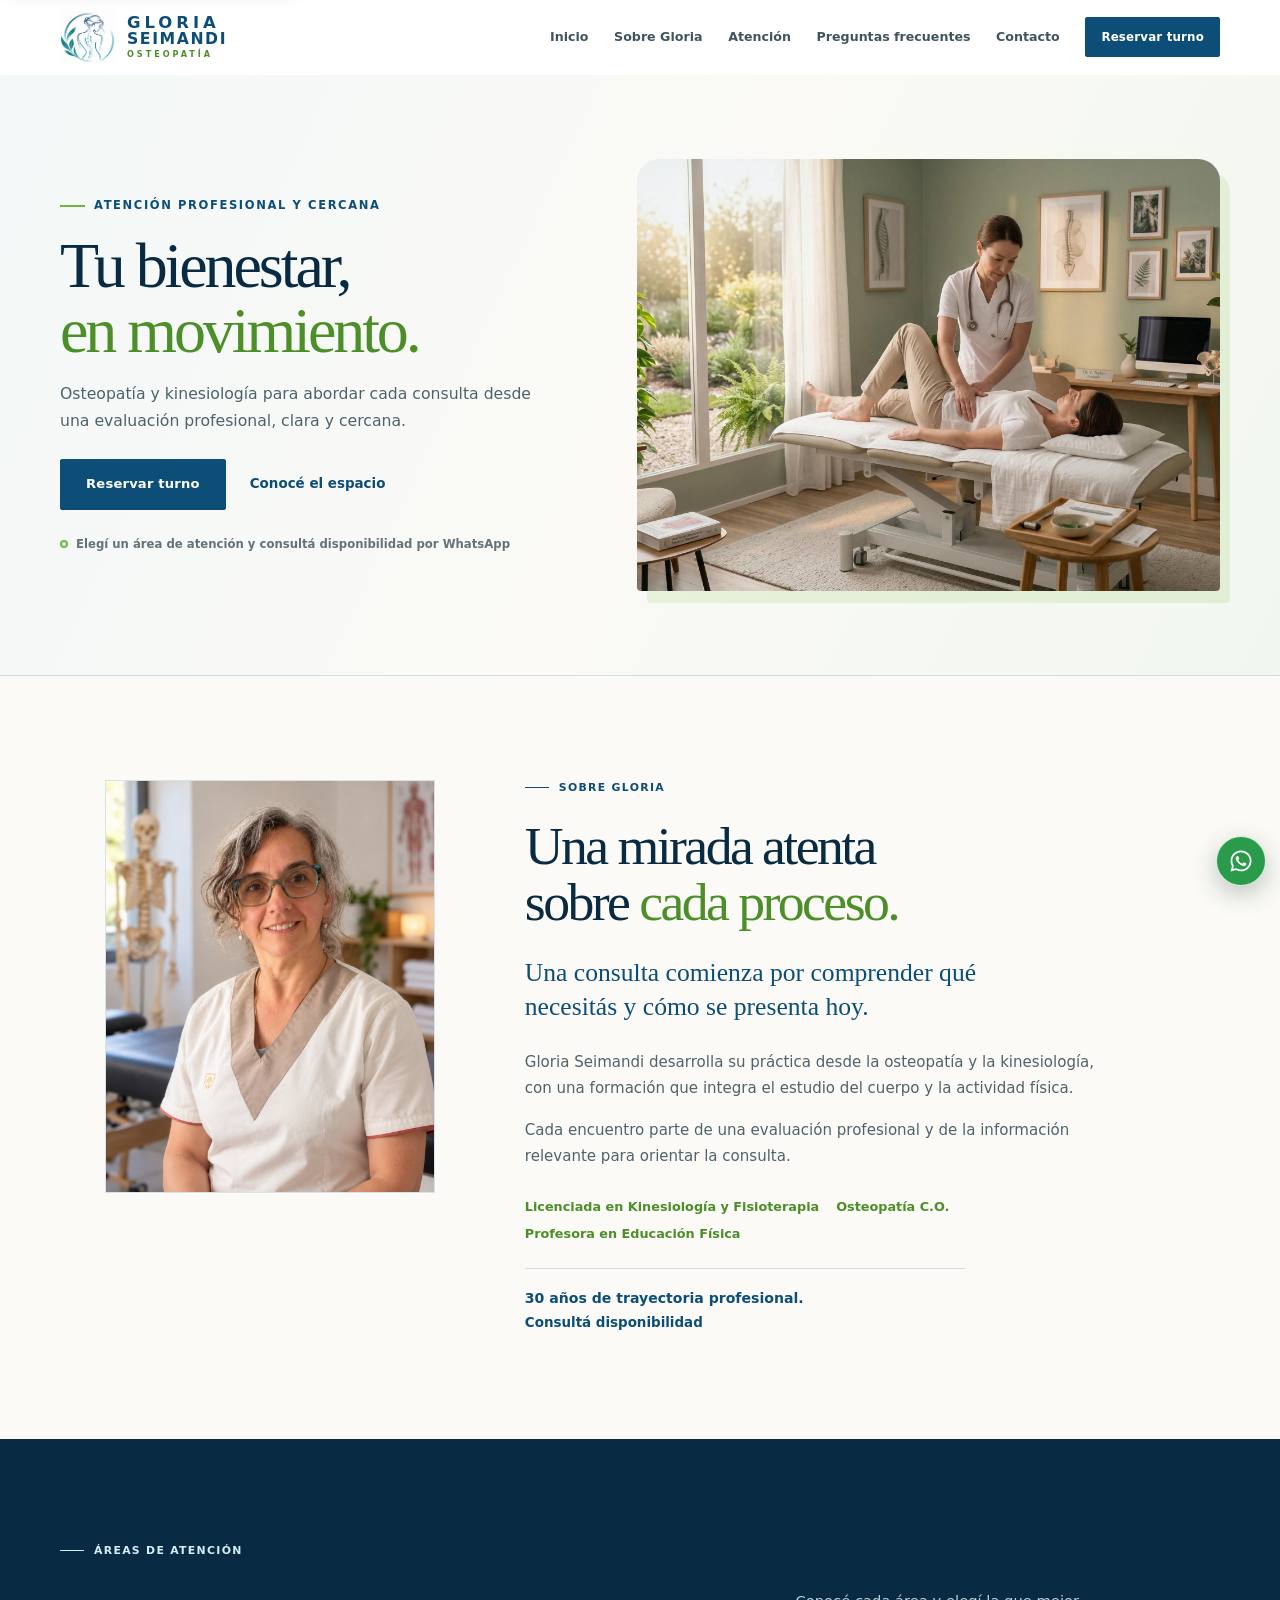
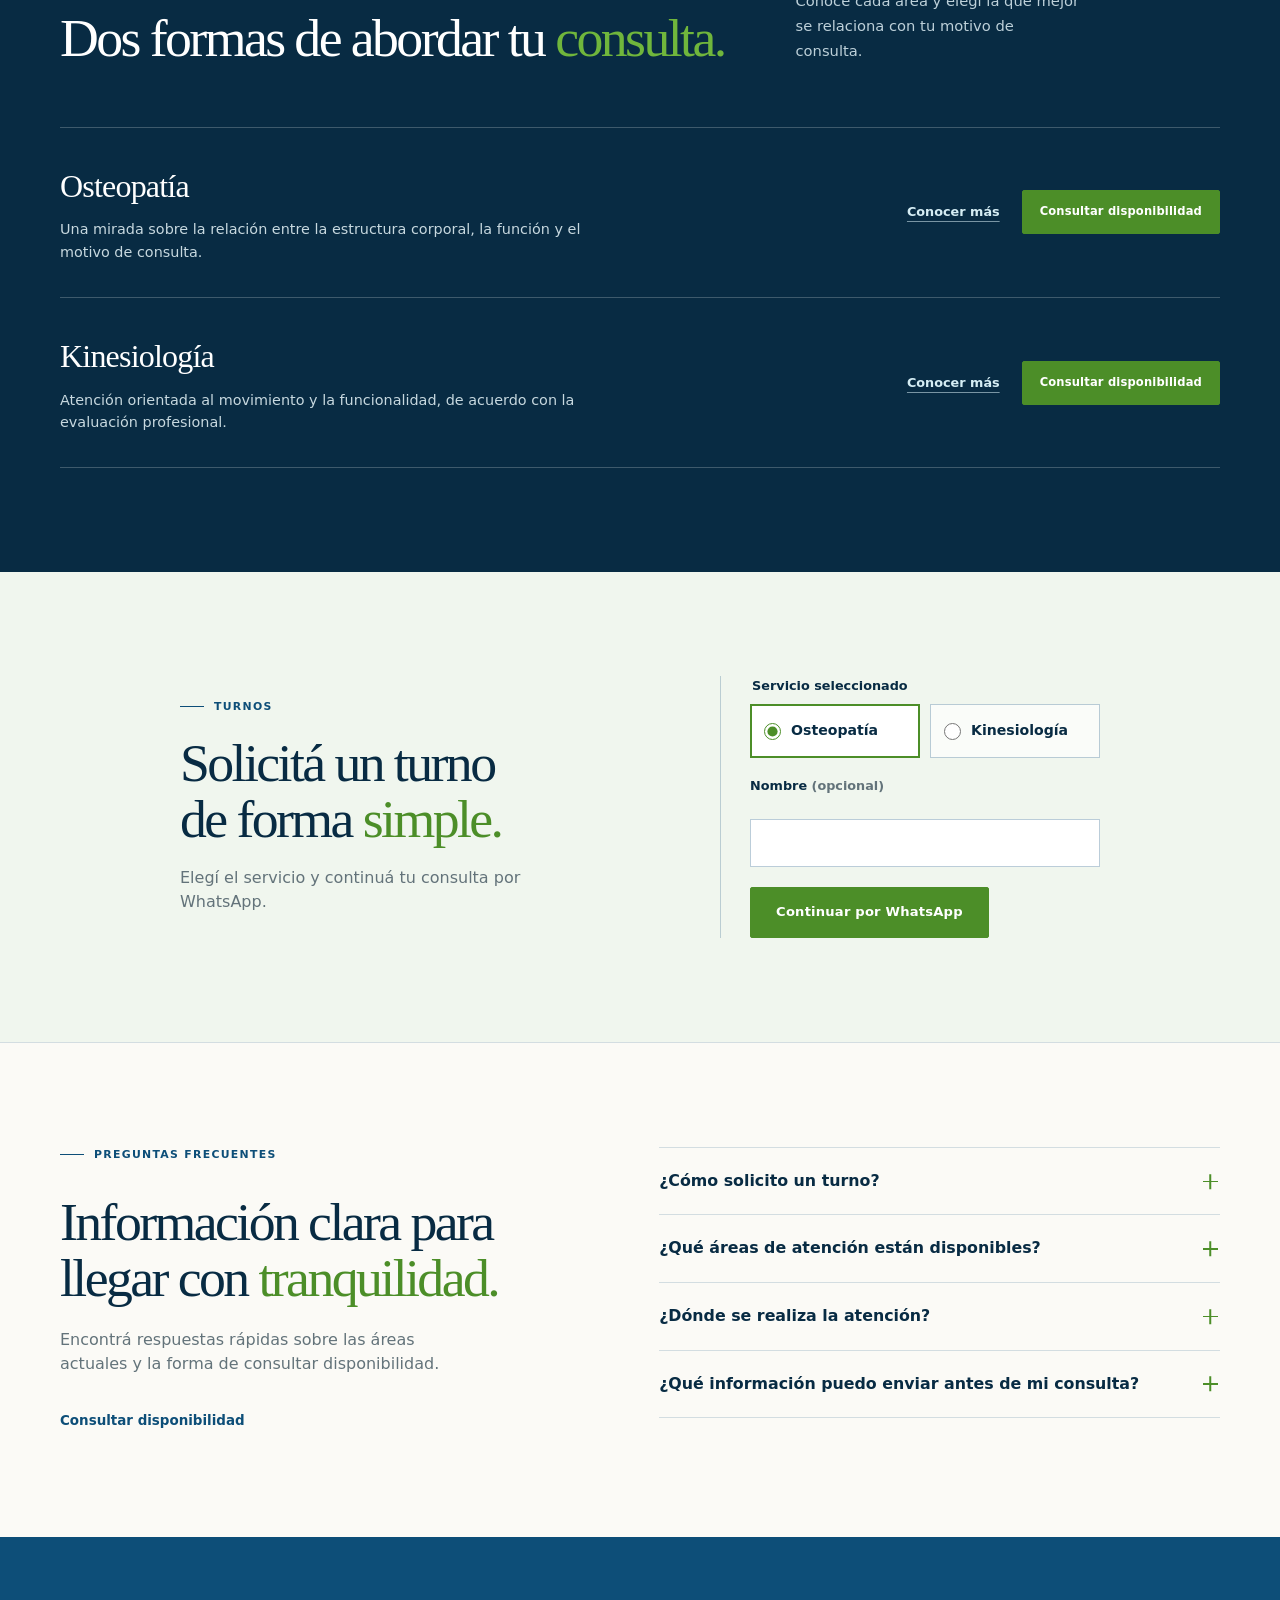
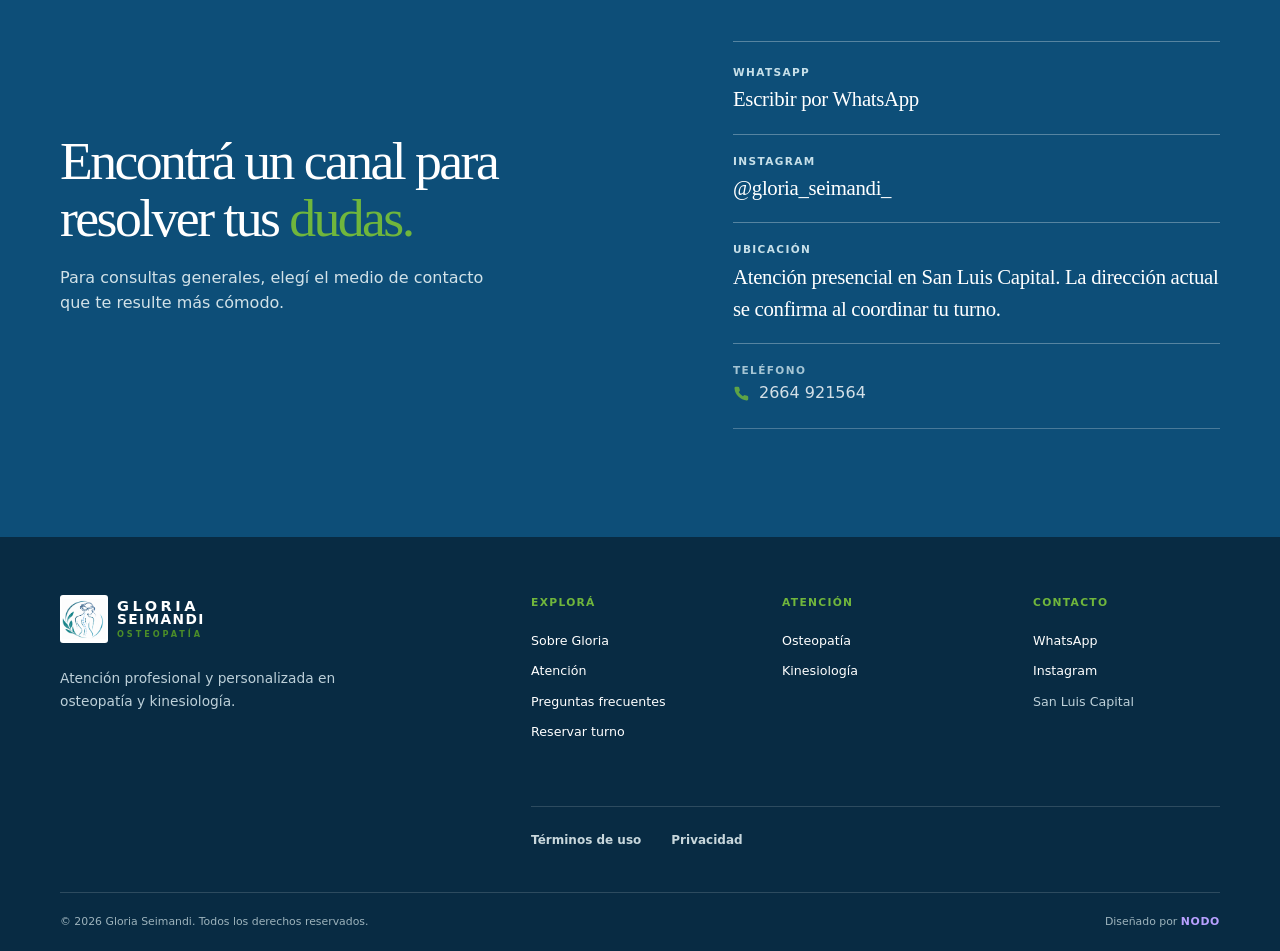
==== index.html @ 1e32b4c1 "feat: retomar pagina gloria" ====
<!doctype html>
<html lang="es">
  <head>
    <meta charset="UTF-8" />
    <meta name="viewport" content="width=device-width, initial-scale=1.0" />
    <meta name="theme-color" content="#0d4e78" />
    <meta name="description" content="Osteopatía y kinesiología en San Luis. Conocé las áreas de atención de Gloria Seimandi y consultá disponibilidad para tu turno." />
    <meta name="robots" content="noindex" />
    <meta property="og:title" content="Gloria Seimandi | Tu bienestar, en movimiento" />
    <meta property="og:description" content="Osteopatía y kinesiología con atención profesional en San Luis." />
    <meta property="og:type" content="website" />
    <meta property="og:image" content="assets/osteopatia-ejemplo.png" />
    <title>Gloria Seimandi | Osteopatía en San Luis</title>
    <link rel="icon" type="image/png" href="assets/logo-osteopatia.png" />
    <link rel="stylesheet" href="styles.css" />
    <script type="application/ld+json">
      {
        "@context": "https://schema.org",
        "@type": "ProfessionalService",
        "name": "Gloria Seimandi",
        "description": "Osteopatía y kinesiología con atención profesional en San Luis.",
        "telephone": "+54 9 2664 921564",
        "areaServed": "San Luis Capital, Argentina",
        "sameAs": ["https://www.instagram.com/gloria_seimandi_/"]
      }
    </script>
  </head>
  <body>
    <a class="skip-link" href="#contenido">Saltar al contenido principal</a>

    <header class="site-header" data-header>
      <div class="page-shell header-content">
        <a class="brand" href="#inicio" aria-label="Gloria Seimandi, inicio">
          <span class="brand-mark"><img src="assets/logo-osteopatia.png" width="840" height="760" alt="Ilustración de osteopatía de Gloria Seimandi" /></span>
          <span class="brand-copy"><strong>Gloria</strong><span>Seimandi</span><small>Osteopatía</small></span>
        </a>

        <button class="menu-toggle" type="button" aria-controls="main-menu" aria-expanded="false">
          <span class="visually-hidden">Abrir menú</span>
          <span></span><span></span><span></span>
        </button>

        <nav id="main-menu" class="main-nav" aria-label="Navegación principal">
          <a href="#inicio">Inicio</a>
          <a href="#sobre-gloria">Sobre Gloria</a>
          <a href="#atencion">Atención</a>
          <a href="#preguntas">Preguntas frecuentes</a>
          <a href="#contacto">Contacto</a>
          <a class="button button-small nav-cta" href="#reservas">Reservar turno</a>
          <div class="menu-contact" aria-label="Canales de contacto">
            <p>Contacto</p>
            <div>
              <a href="https://wa.me/5492664921564?text=Hola%2C%20quisiera%20realizar%20una%20consulta." target="_blank" rel="noreferrer" aria-label="Escribir por WhatsApp"><svg aria-hidden="true" viewBox="0 0 448 512"><path d="M380.9 97.1C339 55.1 283.2 32 223.9 32c-122.4 0-222 99.6-222 222 0 39.1 10.2 77.3 29.6 111L0 480l117.7-30.9c32.4 17.7 68.9 27 106.1 27h.1c122.3 0 224.1-99.6 224.1-222 0-59.3-25.2-115-67.1-157zm-157 341.6c-33.2 0-65.7-8.9-94-25.7l-6.7-4-69.8 18.3L72 359.2l-4.4-7c-18.5-29.4-28.2-63.3-28.2-98.2 0-101.7 82.8-184.5 184.6-184.5 49.3 0 95.6 19.2 130.4 54.1 34.8 34.9 56.2 81.2 56.1 130.5 0 101.8-84.9 184.6-186.6 184.6zm101.4-138c-5.5-2.8-32.8-16.2-37.9-18-5.1-1.9-8.8-2.8-12.5 2.8s-14.3 18-17.6 21.8c-3.2 3.7-6.5 4.2-12 1.4-32.6-16.3-54-29.1-75.5-66-5.7-9.8 5.7-9.1 16.3-30.3 1.8-3.7.9-6.9-.5-9.7-1.4-2.8-12.5-30.1-17.1-41.2-4.5-10.8-9.1-9.3-12.5-9.5-3.2-.2-6.9-.2-10.6-.2-3.7 0-9.7 1.4-14.8 6.9-5.1 5.6-19.4 19-19.4 46.3s19.9 53.7 22.6 57.4c2.8 3.7 39.1 59.7 94.8 83.8 13.2 5.7 23.5 9.1 31.5 11.7 13.2 4.2 25.2 3.6 34.7 2.2 10.6-1.6 32.8-13.4 37.4-26.4 4.6-13 4.6-24.1 3.2-26.4-1.3-2.5-5-3.9-10.5-6.6z" /></svg><span>WhatsApp</span></a>
              <a href="https://www.instagram.com/gloria_seimandi_/" target="_blank" rel="noreferrer" aria-label="Abrir Instagram de Gloria Seimandi"><svg aria-hidden="true" viewBox="0 0 24 24"><path d="M7 2h10a5 5 0 0 1 5 5v10a5 5 0 0 1-5 5H7a5 5 0 0 1-5-5V7a5 5 0 0 1 5-5Zm0 2a3 3 0 0 0-3 3v10a3 3 0 0 0 3 3h10a3 3 0 0 0 3-3V7a3 3 0 0 0-3-3H7Zm5 3.5A4.5 4.5 0 1 1 7.5 12 4.5 4.5 0 0 1 12 7.5Zm0 2A2.5 2.5 0 1 0 14.5 12 2.5 2.5 0 0 0 12 9.5Zm5.25-3.75a1.25 1.25 0 1 1-1.25 1.25 1.25 1.25 0 0 1 1.25-1.25Z" /></svg><span>Instagram</span></a>
            </div>
          </div>
        </nav>
      </div>
    </header>

    <main id="contenido">
      <section id="inicio" class="hero" aria-labelledby="hero-title">
        <div class="page-shell hero-layout">
          <div class="hero-copy reveal">
            <p class="eyebrow"><span></span> Atención profesional y cercana</p>
            <h1 id="hero-title">Tu bienestar,<br /><em>en movimiento.</em></h1>
            <p class="hero-intro">Osteopatía y kinesiología para abordar cada consulta desde una evaluación profesional, clara y cercana.</p>
            <div class="hero-actions">
              <a class="button" href="#reservas">Reservar turno</a>
              <a class="text-link" href="#sobre-gloria">Conocé el espacio</a>
            </div>
            <p class="hero-note"><span class="note-dot"></span> Elegí un área de atención y consultá disponibilidad por WhatsApp</p>
          </div>
          <div class="hero-visual reveal">
            <div class="image-shape">
              <img src="assets/osteopatia-ejemplo.png" alt="Sesión de terapia manual en un entorno clínico luminoso" width="2048" height="1143" fetchpriority="high" />
            </div>
          </div>
        </div>
      </section>

      <section id="sobre-gloria" class="about section-space" aria-labelledby="about-title">
        <div class="page-shell about-layout">
          <figure class="about-portrait">
            <img src="assets/gloria-seimandi.png" width="1122" height="1402" loading="lazy" alt="Gloria Seimandi en su espacio de atención" />
          </figure>
          <div class="about-content">
            <div class="about-heading">
              <div class="section-label"><p>Sobre Gloria</p></div>
              <h2 id="about-title">Una mirada atenta sobre <em>cada proceso.</em></h2>
            </div>
            <div class="about-details">
              <p class="lead">Una consulta comienza por comprender qué necesitás y cómo se presenta hoy.</p>
              <div class="about-copy">
                <p>Gloria Seimandi desarrolla su práctica desde la osteopatía y la kinesiología, con una formación que integra el estudio del cuerpo y la actividad física.</p>
                <p>Cada encuentro parte de una evaluación profesional y de la información relevante para orientar la consulta.</p>
              </div>
              <ul class="credentials" aria-label="Formación profesional de Gloria">
                <li>Licenciada en Kinesiología y Fisioterapia</li>
                <li>Osteopatía C.O.</li>
                <li>Profesora en Educación Física</li>
              </ul>
              <!-- Confirmar fecha de inicio y alcance antes de presentar este dato en una publicación oficial. -->
              <p class="trajectory-note">30 años de trayectoria profesional.</p>
              <a class="text-link" href="#reservas">Consultá disponibilidad</a>
            </div>
          </div>
        </div>
      </section>

      <section id="atencion" class="services section-space" aria-labelledby="services-title">
        <div class="page-shell">
          <div class="services-heading">
            <div class="section-label section-label-light"><p>Áreas de atención</p></div>
            <h2 id="services-title">Dos formas de abordar tu <em>consulta.</em></h2>
            <p>Conocé cada área y elegí la que mejor se relaciona con tu motivo de consulta.</p>
          </div>
          <div class="service-list">
            <article class="service-item">
              <div class="service-copy"><h3>Osteopatía</h3><p>Una mirada sobre la relación entre la estructura corporal, la función y el motivo de consulta.</p></div>
              <div class="service-actions">
                <a class="service-link" href="osteopatia/">Conocer más</a>
                <a class="button button-service" href="#reservas" data-service="osteopatia">Consultar disponibilidad</a>
              </div>
            </article>
            <article class="service-item">
              <div class="service-copy"><h3>Kinesiología</h3><p>Atención orientada al movimiento y la funcionalidad, de acuerdo con la evaluación profesional.</p></div>
              <div class="service-actions">
                <a class="service-link" href="kinesiologia/">Conocer más</a>
                <a class="button button-service" href="#reservas" data-service="kinesiologia">Consultar disponibilidad</a>
              </div>
            </article>
          </div>
        </div>
      </section>

      <section id="reservas" class="appointment section-space" aria-labelledby="appointment-title">
        <div class="page-shell appointment-layout">
          <div class="appointment-copy appointment-intro">
            <div class="section-label"><p>Turnos</p></div>
            <h2 id="appointment-title">Solicitá un turno de forma <em>simple.</em></h2>
            <p>Elegí el servicio y continuá tu consulta por WhatsApp.</p>
          </div>
          <form class="booking-form" data-booking-form novalidate>
            <fieldset>
              <legend>Servicio seleccionado</legend>
              <div class="booking-options">
                <label><input type="radio" name="service" value="osteopatia" checked /> <span>Osteopatía</span></label>
                <label><input type="radio" name="service" value="kinesiologia" /> <span>Kinesiología</span></label>
              </div>
            </fieldset>
            <label class="booking-name" for="booking-name">Nombre <span>(opcional)</span></label>
            <input id="booking-name" name="name" type="text" autocomplete="name" maxlength="80" />
            <button class="button button-green" type="submit">Continuar por WhatsApp</button>
          </form>
        </div>
      </section>

      <section id="preguntas" class="faq section-space" aria-labelledby="faq-title">
        <div class="page-shell faq-layout">
          <div class="faq-intro">
            <div class="section-label"><p>Preguntas frecuentes</p></div>
            <h2 id="faq-title">Información clara para llegar con <em>tranquilidad.</em></h2>
            <p>Encontrá respuestas rápidas sobre las áreas actuales y la forma de consultar disponibilidad.</p>
            <a class="text-link" href="#reservas">Consultar disponibilidad</a>
          </div>
          <div class="faq-list">
            <details><summary>¿Cómo solicito un turno?<span aria-hidden="true"></span></summary><p>Elegí Osteopatía o Kinesiología en la sección de turnos. Luego se abrirá WhatsApp con tu consulta lista para enviar.</p></details>
            <details><summary>¿Qué áreas de atención están disponibles?<span aria-hidden="true"></span></summary><p>Actualmente podés consultar por Osteopatía o Kinesiología. Encontrarás una explicación breve de cada propuesta en la sección de atención.</p></details>
            <details><summary>¿Dónde se realiza la atención?<span aria-hidden="true"></span></summary><p>Atención presencial en San Luis Capital. La dirección actual se confirma al coordinar tu turno.</p></details>
            <details><summary>¿Qué información puedo enviar antes de mi consulta?<span aria-hidden="true"></span></summary><p>Podés contar brevemente el motivo de tu consulta. Si tenés estudios o antecedentes relevantes, compartí esa información al coordinar para confirmar qué conviene llevar.</p></details>
          </div>
        </div>
      </section>

      <section id="contacto" class="contact section-space" aria-labelledby="contact-title">
        <div class="page-shell contact-layout">
          <div class="contact-copy">
            <h2 id="contact-title">Encontrá un canal para resolver tus <em>dudas.</em></h2>
            <p>Para consultas generales, elegí el medio de contacto que te resulte más cómodo.</p>
          </div>
          <address class="contact-details">
            <a href="https://wa.me/5492664921564?text=Hola%2C%20quisiera%20realizar%20una%20consulta." target="_blank" rel="noreferrer"><span>WhatsApp</span><strong>Escribir por WhatsApp</strong></a>
            <a href="https://www.instagram.com/gloria_seimandi_/" target="_blank" rel="noreferrer"><span>Instagram</span><strong>@gloria_seimandi_</strong></a>
            <div><span>Ubicación</span><strong>Atención presencial en San Luis Capital. La dirección actual se confirma al coordinar tu turno.</strong></div>
            <a class="contact-phone" href="tel:+5492664921564"><span>Teléfono</span><strong class="contact-phone-value"><svg aria-hidden="true" viewBox="0 0 24 24"><path d="M21.5 16.9v3a1.9 1.9 0 0 1-2.1 1.9A18.8 18.8 0 0 1 2.1 4.6 1.9 1.9 0 0 1 4 2.5h3A1.9 1.9 0 0 1 8.9 4a12.3 12.3 0 0 0 .7 2.8 1.9 1.9 0 0 1-.4 2L8 10a15.2 15.2 0 0 0 6 6l1.2-1.2a1.9 1.9 0 0 1 2-.4 12.3 12.3 0 0 0 2.8.7 1.9 1.9 0 0 1 1.5 1.8Z"/></svg>2664 921564</strong></a>
          </address>
        </div>
      </section>
    </main>

    <footer class="site-footer">
      <div class="page-shell footer-grid">
        <div class="footer-intro">
          <a class="brand footer-brand" href="#inicio" aria-label="Volver al inicio de Gloria Seimandi">
            <span class="brand-mark"><img src="assets/logo-osteopatia.png" width="840" height="760" alt="Ilustración de osteopatía de Gloria Seimandi" /></span>
            <span class="brand-copy"><strong>Gloria</strong><span>Seimandi</span><small>Osteopatía</small></span>
          </a>
          <p>Atención profesional y personalizada en osteopatía y kinesiología.</p>
        </div>
        <nav class="footer-column" aria-label="Explorá"><p class="footer-title">Explorá</p><a href="#sobre-gloria">Sobre Gloria</a><a href="#atencion">Atención</a><a href="#preguntas">Preguntas frecuentes</a><a href="#reservas">Reservar turno</a></nav>
        <nav class="footer-column" aria-label="Áreas de atención"><p class="footer-title">Atención</p><a href="osteopatia/">Osteopatía</a><a href="kinesiologia/">Kinesiología</a></nav>
        <address class="footer-column footer-contact"><p class="footer-title">Contacto</p><a href="https://wa.me/5492664921564?text=Hola%2C%20quisiera%20realizar%20una%20consulta." target="_blank" rel="noreferrer">WhatsApp</a><a href="https://www.instagram.com/gloria_seimandi_/" target="_blank" rel="noreferrer">Instagram</a><span>San Luis Capital</span></address>
        <nav class="footer-legal" aria-label="Información legal"><a href="terminos.html">Términos de uso</a><a href="privacidad.html">Privacidad</a></nav>
      </div>
      <div class="page-shell footer-bottom"><span>© <span data-year></span> Gloria Seimandi. Todos los derechos reservados.</span><span>Diseñado por <a href="https://nododigital.com.ar/" target="_blank" rel="noreferrer">NODO</a></span></div>
    </footer>

    <a class="whatsapp-float" href="https://wa.me/5492664921564?text=Hola%20Gloria%2C%20%C2%BFc%C3%B3mo%20est%C3%A1s%3F%20Quer%C3%ADa%20consultarte%20por%20un%20turno." target="_blank" rel="noreferrer" aria-label="Escribir a Gloria por WhatsApp">
      <svg aria-hidden="true" viewBox="0 0 448 512"><path d="M380.9 97.1C339 55.1 283.2 32 223.9 32c-122.4 0-222 99.6-222 222 0 39.1 10.2 77.3 29.6 111L0 480l117.7-30.9c32.4 17.7 68.9 27 106.1 27h.1c122.3 0 224.1-99.6 224.1-222 0-59.3-25.2-115-67.1-157zm-157 341.6c-33.2 0-65.7-8.9-94-25.7l-6.7-4-69.8 18.3L72 359.2l-4.4-7c-18.5-29.4-28.2-63.3-28.2-98.2 0-101.7 82.8-184.5 184.6-184.5 49.3 0 95.6 19.2 130.4 54.1 34.8 34.9 56.2 81.2 56.1 130.5 0 101.8-84.9 184.6-186.6 184.6zm101.4-138c-5.5-2.8-32.8-16.2-37.9-18-5.1-1.9-8.8-2.8-12.5 2.8s-14.3 18-17.6 21.8c-3.2 3.7-6.5 4.2-12 1.4-32.6-16.3-54-29.1-75.5-66-5.7-9.8 5.7-9.1 16.3-30.3 1.8-3.7.9-6.9-.5-9.7-1.4-2.8-12.5-30.1-17.1-41.2-4.5-10.8-9.1-9.3-12.5-9.5-3.2-.2-6.9-.2-10.6-.2-3.7 0-9.7 1.4-14.8 6.9-5.1 5.6-19.4 19-19.4 46.3s19.9 53.7 22.6 57.4c2.8 3.7 39.1 59.7 94.8 83.8 13.2 5.7 23.5 9.1 31.5 11.7 13.2 4.2 25.2 3.6 34.7 2.2 10.6-1.6 32.8-13.4 37.4-26.4 4.6-13 4.6-24.1 3.2-26.4-1.3-2.5-5-3.9-10.5-6.6z" /></svg>
      <span>WhatsApp</span>
    </a>

    <script src="script.js"></script>
  </body>
</html>
---- styles.css ----
:root {
  --blue-950: #082b43;
  --blue-800: #0d4e78;
  --blue-600: #236e9e;
  --blue-100: #eaf3f6;
  --green-700: #4c8e28;
  --green-500: #70b63c;
  --green-100: #edf6e7;
  --nodo-violet: #b8a0ff;
  --nodo-violet-hover: #d9ccff;
  --ink: #1b2a31;
  --muted: #63737a;
  --line: rgba(13, 78, 120, .17);
  --warm: #fbfaf6;
  --white: #fff;
  --display: Georgia, 'Times New Roman', serif;
  --sans: Inter, ui-sans-serif, system-ui, -apple-system, BlinkMacSystemFont, "Segoe UI", sans-serif;
  --page: min(1160px, calc(100% - 48px));
  --mobile-menu-offset: 74px;
  --header-height: 74px;
}

* { box-sizing: border-box; }
html { scroll-behavior: smooth; scroll-padding-top: 82px; }
body { margin: 0; background: var(--warm); color: var(--ink); font-family: var(--sans); font-size: 16px; line-height: 1.55; }
img { display: block; max-width: 100%; }
a { color: inherit; text-decoration: none; }
button { font: inherit; }
a, button, input, summary { touch-action: manipulation; -webkit-tap-highlight-color: rgba(112, 182, 60, .22); }
.page-shell { width: var(--page); margin: 0 auto; }
.visually-hidden { position: absolute; width: 1px; height: 1px; padding: 0; margin: -1px; clip: rect(0, 0, 0, 0); overflow: hidden; white-space: nowrap; border: 0; }
.skip-link { position: fixed; top: 10px; left: 10px; z-index: 100; transform: translateY(-160%); background: var(--white); color: var(--blue-950); padding: 10px 14px; font-weight: 700; box-shadow: 0 8px 20px rgba(0,0,0,.15); }
.skip-link:focus { transform: translateY(0); }

.site-header { position: sticky; top: 0; z-index: 20; background: rgba(255,255,255,.95); backdrop-filter: blur(15px); border-bottom: 1px solid transparent; transition: border-color .2s ease, box-shadow .2s ease; }
.site-header.is-stuck { border-color: rgba(13,78,120,.1); box-shadow: 0 7px 23px rgba(18,52,70,.07); }
.header-content { height: 74px; display: flex; align-items: center; justify-content: space-between; gap: 30px; }
.brand { display: inline-flex; align-items: center; gap: 9px; flex-shrink: 0; }
.brand-mark { width: 58px; height: 58px; display: grid; place-items: center; flex: 0 0 auto; }
.brand-mark img { width: 100%; height: 100%; object-fit: contain; }
.brand-copy { display: grid; line-height: .85; color: var(--blue-800); text-transform: uppercase; letter-spacing: .08em; }
.brand-copy strong { font-size: 1.03rem; letter-spacing: .24em; font-weight: 800; }
.brand-copy > span { margin-top: 2px; font-size: .98rem; letter-spacing: .1em; font-weight: 800; }
.brand-copy small { margin-top: 5px; color: var(--green-700); font-size: .51rem; letter-spacing: .36em; font-weight: 800; }
.main-nav { display: flex; align-items: center; gap: clamp(15px, 2vw, 28px); color: #40545f; font-size: .79rem; font-weight: 700; }
.main-nav > a:not(.button) { position: relative; white-space: nowrap; }
.main-nav > a:not(.button)::after { content: ''; position: absolute; left: 0; bottom: -7px; width: 100%; height: 2px; transform: scaleX(0); transform-origin: right; background: var(--green-500); transition: transform .22s ease; }
.main-nav > a:not(.button):hover::after, .main-nav > a:not(.button):focus-visible::after { transform: scaleX(1); transform-origin: left; }
.menu-contact { display: none; }
.button { display: inline-flex; min-height: 51px; align-items: center; justify-content: center; gap: 18px; padding: 0 25px; border: 1px solid var(--blue-800); border-radius: 2px; color: var(--white); background: var(--blue-800); font-size: .82rem; font-weight: 800; letter-spacing: .015em; transition: transform .2s ease, background .2s ease, box-shadow .2s ease; }
.button:hover { transform: translateY(-2px); background: var(--blue-950); box-shadow: 0 9px 20px rgba(8,43,67,.18); }
.button span { font-size: 1.17rem; line-height: 0; }
.button-small { min-height: 40px; padding: 0 15px; font-size: .74rem; }
.menu-toggle { position: relative; display: none; border: 0; background: transparent; padding: 8px 0 8px 10px; cursor: pointer; }
.menu-toggle > span:not(.visually-hidden) { position: absolute; top: 50%; left: 50%; display: block; width: 25px; height: 2px; margin: 0; background: var(--blue-950); transform-origin: center; transition: transform .2s ease, opacity .2s ease; }

.hero { min-height: 600px; background: linear-gradient(115deg, #f3f8f8 0%, var(--warm) 52%, #f1f7ee 100%); }
.hero-layout { display: grid; grid-template-columns: minmax(0, .94fr) minmax(0, 1.06fr); align-items: center; min-height: 600px; gap: clamp(36px, 5vw, 60px); padding: 42px 0; }
.hero-copy { padding-left: 0; }
.eyebrow { display: flex; align-items: center; gap: 9px; margin: 0 0 18px; color: var(--blue-800); font-size: .72rem; font-weight: 800; letter-spacing: .14em; text-transform: uppercase; }
.eyebrow > span { width: 25px; height: 2px; background: var(--green-500); }
h1, h2, h3, p { margin-top: 0; }
h1, h2 { text-wrap: balance; }
h1, h2 { font-family: var(--display); font-weight: 400; letter-spacing: -.048em; text-wrap: balance; }
h1 { max-width: 600px; margin-bottom: 18px; color: var(--blue-950); font-size: clamp(2.9rem, 5vw, 4.7rem); line-height: 1.02; }
h1 em, h2 em { color: var(--green-700); font-style: normal; font-weight: 400; }
.hero-intro { max-width: 480px; margin-bottom: 24px; color: #4e626c; font-size: .98rem; line-height: 1.7; }
.hero-actions { display: flex; align-items: center; gap: 24px; flex-wrap: wrap; }
.text-link { display: inline-flex; align-items: center; gap: 9px; color: var(--blue-800); font-size: .84rem; font-weight: 800; }
.text-link span { font-size: 1.17rem; transition: transform .2s ease; }
.text-link:hover span { transform: translateX(4px); }
.hero-note { display: flex; align-items: center; gap: 8px; margin: 25px 0 0; color: var(--muted); font-size: .73rem; font-weight: 600; }
.note-dot { width: 8px; height: 8px; border: 2px solid var(--green-500); border-radius: 50%; }
.hero-visual { justify-self: end; width: min(100%, 600px); }
.image-shape { position: relative; aspect-ratio: 1.35 / 1; overflow: hidden; border-radius: 22px 22px 4px 4px; box-shadow: 10px 12px 0 rgba(112,182,60,.14); }
.image-shape::after { content: ''; position: absolute; inset: 0; background: linear-gradient(155deg, rgba(5,47,63,.07), transparent 40%); pointer-events: none; }
.image-shape img { width: 100%; height: 100%; object-fit: cover; object-position: 58% center; }

.section-space { padding: 104px 0; }
.about { border-top: 1px solid var(--line); background: var(--warm); }
.about-layout { width: min(var(--page), 1074px); display: grid; grid-template-columns: minmax(300px, 330px) minmax(0, 650px); justify-content: center; column-gap: clamp(48px, 7vw, 94px); align-items: start; }
.section-label { display: flex; align-items: center; height: min-content; color: var(--blue-800); font-size: .68rem; font-weight: 800; letter-spacing: .12em; text-transform: uppercase; white-space: nowrap; }
.section-label p { margin: 0; }
.section-label p::before { content: ''; display: inline-block; width: 24px; height: 1px; margin: 0 10px 3px 0; background: currentColor; }
.about-content { grid-column: 2; max-width: 650px; }
.about-heading h2, .services-heading h2, .faq-intro h2, .appointment h2, .contact h2 { margin-bottom: 0; color: var(--blue-950); font-size: clamp(2.4rem, 4.2vw, 4rem); line-height: 1.05; }
.about-heading h2 { max-width: 650px; margin-top: 21px; }
.about-portrait { grid-column: 1; width: min(100%, 330px); margin: 0; }
.about-portrait img { width: 100%; height: auto; aspect-ratio: 4 / 5; object-fit: cover; object-position: center; border: 1px solid rgba(13,78,120,.14); }
.about-details { margin-top: 25px; }
.about-details .lead { max-width: 530px; margin-bottom: 25px; color: var(--blue-800); font-family: var(--display); font-size: clamp(1.3rem, 2vw, 1.6rem); line-height: 1.33; }
.about-copy { max-width: 590px; }
.about-copy p { color: #50626a; font-size: .94rem; line-height: 1.75; }
.about-copy p + p { margin-top: 13px; }
.credentials { display: flex; flex-wrap: wrap; gap: 7px 17px; margin: 28px 0 24px; padding: 0; list-style: none; }
.credentials li { color: var(--green-700); font-size: .8rem; font-weight: 750; }
.trajectory-note { max-width: 440px; margin: 22px 0 0; padding-top: 18px; border-top: 1px solid var(--line); color: var(--blue-800); font-size: .88rem; font-weight: 750; line-height: 1.65; }

.services { color: var(--white); background: var(--blue-950); }
.section-label-light { color: #d5edf4; }
.services-heading { display: grid; grid-template-columns: minmax(0, 1fr) minmax(220px, .6fr); align-items: end; gap: 28px; }
.services-heading .section-label { grid-column: 1 / -1; }
.services-heading h2 { margin: 0; color: var(--white); }
.services-heading h2 em { color: var(--green-500); }
.services-heading > p { max-width: 290px; margin: 0 0 4px; color: #bdd0d9; font-size: .92rem; line-height: 1.7; }
.service-list { margin-top: 60px; border-top: 1px solid rgba(255,255,255,.22); }
.service-item { display: grid; grid-template-columns: minmax(0, 1fr) auto; gap: clamp(28px, 5vw, 72px); align-items: center; min-height: 0; padding: 34px 0; border-bottom: 1px solid rgba(255,255,255,.22); transition: background-color .2s ease; }
.service-item h3 { margin: 0 0 7px; color: var(--white); font-family: var(--display); font-size: 2rem; font-weight: 400; letter-spacing: -.025em; transition: color .2s ease; }
.service-item p { max-width: 540px; margin: 0; color: #c7d8df; font-size: .9rem; }
.service-actions { display: flex; align-items: center; justify-content: flex-end; gap: 22px; flex-wrap: wrap; }
.service-link { color: #d5edf4; font-size: .8rem; font-weight: 800; text-decoration: underline; text-decoration-color: rgba(213,237,244,.55); text-underline-offset: 5px; }
.service-link:hover { color: var(--green-500); text-decoration-color: currentColor; }
.button-service { min-height: 44px; padding: 0 17px; border-color: var(--green-700); background: var(--green-700); font-size: .72rem; white-space: nowrap; }
.button-service:hover { background: #39731d; }
@media (hover: hover) and (pointer: fine) {
  .service-item:hover { background: rgba(112, 182, 60, .1); }
  .service-item:hover h3 { color: var(--green-500); }
}
@media (hover: none), (pointer: coarse) {
  .service-item:active { background: rgba(112, 182, 60, .1); }
  .service-item:active h3 { color: var(--green-500); }
}

.appointment { background: #f0f6ee; }
.appointment-layout { display: grid; grid-template-columns: minmax(0, .92fr) minmax(330px, .78fr); max-width: 920px; gap: clamp(42px, 8vw, 92px); align-items: center; margin: 0 auto; }
.appointment h2 { max-width: 470px; margin-bottom: 0; }
.appointment-copy > p:not(.eyebrow) { max-width: 430px; margin: 18px 0 0; color: var(--muted); }
.appointment .section-label { margin-bottom: 19px; }
.booking-form { display: grid; gap: 15px; width: 100%; max-width: 410px; margin: 0; padding-left: 29px; border-left: 1px solid rgba(13,78,120,.24); }
.booking-form fieldset { min-width: 0; margin: 0; padding: 0; border: 0; }
.booking-form legend, .booking-name { display: block; margin-bottom: 8px; color: var(--blue-950); font-size: .8rem; font-weight: 800; }
.booking-name { margin-top: 3px; }
.booking-name span { color: var(--muted); font-weight: 600; }
.booking-options { display: grid; grid-template-columns: repeat(2, minmax(0, 1fr)); gap: 10px; }
.booking-options label { display: flex; min-height: 54px; align-items: center; gap: 10px; padding: 10px 13px; border: 1px solid rgba(13,78,120,.28); color: var(--blue-950); background: rgba(255,255,255,.66); cursor: pointer; font-size: .88rem; font-weight: 750; transition: border-color .2s ease, background .2s ease, box-shadow .2s ease; }
.booking-options input { width: 17px; height: 17px; margin: 0; accent-color: var(--green-700); }
.booking-options label:has(input:checked) { border-color: var(--green-700); background: var(--white); box-shadow: inset 0 0 0 1px var(--green-700); }
.booking-options label:hover { border-color: var(--green-700); }
.booking-form > input { min-height: 48px; width: 100%; padding: 0 13px; border: 1px solid rgba(13,78,120,.28); border-radius: 0; color: var(--ink); background: var(--white); font: inherit; }
.booking-form > input:focus-visible { outline: 3px solid #80c948; outline-offset: 2px; }
.booking-form .button-green { width: max-content; margin-top: 5px; }
.button-green { margin-top: 13px; border-color: var(--green-700); background: var(--green-700); }
.button-green:hover { background: #39731d; }

.service-page-main { overflow: clip; }
.detail-hero { background: linear-gradient(115deg, #f3f8f8 0%, var(--warm) 58%, #f1f7ee 100%); }
.detail-hero-layout { max-width: 760px; }
.back-link { display: inline-block; margin-bottom: 30px; color: var(--blue-800); font-size: .79rem; font-weight: 800; text-decoration: underline; text-decoration-color: rgba(13,78,120,.38); text-underline-offset: 5px; }
.back-link:hover { color: var(--green-700); text-decoration-color: currentColor; }
.detail-hero h1 { max-width: 690px; margin: 0 0 9px; font-size: clamp(3rem, 5.4vw, 5rem); }
.detail-tagline { max-width: 580px; margin: 0 0 16px; color: var(--green-700); font-family: var(--display); font-size: clamp(1.4rem, 2.2vw, 1.9rem); line-height: 1.18; }
.detail-intro { max-width: 550px; margin: 0 0 28px; color: var(--muted); font-size: 1rem; line-height: 1.72; }
.detail-layout { display: grid; grid-template-columns: minmax(260px, .8fr) minmax(0, 1fr); gap: clamp(40px, 9vw, 145px); }
.detail-heading h2, .detail-cta h2 { margin: 22px 0 0; color: var(--blue-950); font-size: clamp(2.3rem, 4vw, 3.7rem); line-height: 1.08; }
.detail-copy { max-width: 610px; }
.detail-copy p { color: #50626a; font-size: .98rem; line-height: 1.78; }
.detail-copy p + p { margin-top: 18px; }
.detail-situations { display: grid; gap: 11px; margin: 21px 0 0; padding-left: 20px; color: #50626a; font-size: .96rem; line-height: 1.65; }
.detail-situations li::marker { color: var(--green-700); }
.detail-content-alt { background: #f0f6ee; }
.service-page-main .detail-content { padding-block: clamp(68px, 7vw, 92px); }
.service-cross-nav { padding: clamp(54px, 6vw, 76px) 0; border-top: 1px solid var(--line); }
.service-cross-nav-layout { display: grid; grid-template-columns: minmax(260px, .8fr) minmax(0, 1fr); gap: clamp(40px, 9vw, 145px); align-items: end; }
.service-cross-nav h2 { margin: 20px 0 0; color: var(--blue-950); font-size: clamp(2rem, 3.2vw, 3rem); line-height: 1.08; }
.service-cross-nav-layout > div:last-child > p { max-width: 550px; margin: 0; color: var(--muted); line-height: 1.72; }
.service-cross-nav .text-link { margin-top: 14px; }
.detail-faq { border-top: 1px solid var(--line); }
.detail-faq-layout { display: grid; grid-template-columns: minmax(260px, .8fr) minmax(0, 1fr); gap: clamp(40px, 9vw, 145px); }
.detail-faq-list { margin: 0; }
.detail-cta { color: var(--white); background: var(--blue-950); }
.detail-cta .section-label { color: #d5edf4; }
.detail-cta h2 { max-width: 640px; color: var(--white); }
.detail-cta h2 em { color: var(--green-500); }
.detail-cta-layout { display: grid; grid-template-columns: minmax(0, 1fr) auto; gap: 36px; align-items: end; }
.detail-cta p { max-width: 680px; margin: 20px 0 0; color: #bdd0d9; line-height: 1.72; }
.detail-cta .button-green { margin: 0; white-space: nowrap; }

.legal-hero { background: linear-gradient(115deg, #f3f8f8 0%, var(--warm) 58%, #f1f7ee 100%); }
.legal-layout { display: grid; grid-template-columns: minmax(260px, .8fr) minmax(0, 1fr); gap: clamp(40px, 9vw, 145px); align-items: end; }
.legal-layout h1 { margin: 22px 0 0; color: var(--blue-950); font-size: clamp(3rem, 5vw, 4.8rem); line-height: 1.06; }
.legal-layout > p { max-width: 510px; margin: 0; color: var(--muted); line-height: 1.75; }
.legal-content { border-top: 1px solid var(--line); }
.legal-copy { max-width: 710px; }
.legal-copy h2 { margin: 0; color: var(--blue-950); font-size: clamp(1.65rem, 2.5vw, 2.25rem); line-height: 1.15; }
.legal-copy h2:not(:first-child) { margin-top: 44px; }
.legal-copy p { max-width: 650px; margin: 15px 0 0; color: var(--muted); line-height: 1.78; }

.faq { border-top: 1px solid var(--line); }
.faq-layout { display: grid; grid-template-columns: minmax(290px,.84fr) 1fr; gap: min(10vw, 140px); }
.faq-intro h2 { margin: 30px 0 21px; }
.faq-intro > p { max-width: 395px; color: var(--muted); }
.faq-intro .text-link { margin-top: 18px; }
.faq-list { border-top: 1px solid var(--line); }
.faq-list details { border-bottom: 1px solid var(--line); }
.faq-list summary { display: flex; align-items: center; justify-content: space-between; gap: 20px; padding: 21px 0; color: var(--blue-950); cursor: pointer; font-size: .99rem; font-weight: 800; list-style: none; }
.faq-list summary::-webkit-details-marker { display: none; }
.faq-list summary span { position: relative; width: 19px; height: 19px; flex: 0 0 auto; }
.faq-list summary span::before, .faq-list summary span::after { content: ''; position: absolute; top: 9px; left: 2px; width: 15px; height: 1.5px; background: var(--green-700); transition: transform .2s ease; }
.faq-list summary span::after { transform: rotate(90deg); }
.faq-list details[open] summary span::after { transform: rotate(0); }
.faq-list details p { max-width: 625px; margin: -1px 35px 22px 0; color: var(--muted); font-size: .9rem; line-height: 1.7; }

.contact { color: var(--white); background: var(--blue-800); }
.contact-layout { display: grid; grid-template-columns: 1fr .85fr; gap: 100px; align-items: center; }
.contact h2 { margin-bottom: 20px; color: var(--white); }
.contact h2 em { color: var(--green-500); }
.contact-copy > p:not(.eyebrow) { max-width: 430px; margin-bottom: 25px; color: #d2e2e8; }
.button-white { color: var(--blue-800); border-color: var(--white); background: var(--white); }
.button-white:hover { color: var(--white); background: var(--blue-950); }
.contact-details { margin: 0; padding: 4px 0; border-top: 1px solid rgba(255,255,255,.3); font-style: normal; }
.contact-details > * { display: block; padding: 18px 0; border-bottom: 1px solid rgba(255,255,255,.3); }
.contact-details span { display: block; margin-bottom: 3px; color: #c7e0e9; font-size: .66rem; font-style: normal; font-weight: 800; letter-spacing: .13em; text-transform: uppercase; }
.contact-details strong { font-family: var(--display); font-size: 1.3rem; font-weight: 400; letter-spacing: -.015em; }
.contact-details a:hover strong { color: var(--green-500); }
.contact-phone-value { display: inline-flex; align-items: center; gap: 9px; }
.contact-phone-value svg { width: 17px; height: 17px; fill: var(--green-500); }
.contact-phone { opacity: .82; }
.contact-phone strong { font-family: var(--sans); font-size: 1rem; letter-spacing: 0; }

.site-footer { color: #c8d7dc; background: var(--blue-950); }
.footer-grid { display: grid; grid-template-columns: minmax(245px, 1.35fr) repeat(3, minmax(120px, .62fr)); gap: clamp(28px, 5vw, 72px); padding: 58px 0 42px; }
.footer-intro > p { max-width: 285px; margin: 18px 0 0; color: #bdd0d9; font-size: .86rem; line-height: 1.65; }
.footer-brand .brand-mark { width: 48px; height: 48px; padding: 2px; background: var(--white); border-radius: 3px; }
.footer-brand .brand-copy strong { font-size: .91rem; }
.footer-brand .brand-copy > span { font-size: .86rem; }
.footer-brand .brand-copy { color: var(--white); }
.footer-column { display: grid; align-content: start; gap: 11px; font-size: .79rem; font-style: normal; }
.footer-title { margin: 0 0 8px; color: var(--green-500); font-size: .67rem; font-weight: 800; letter-spacing: .12em; text-transform: uppercase; }
.footer-column a { width: fit-content; color: var(--white); }
.footer-column a:hover { color: var(--green-500); }
.footer-column span { color: #bdd0d9; }
.footer-legal { grid-column: 2 / -1; display: flex; gap: 30px; padding-top: 24px; border-top: 1px solid rgba(255,255,255,.15); font-size: .75rem; font-weight: 700; }
.footer-legal a:hover { color: var(--green-500); }
.footer-bottom { display: flex; justify-content: space-between; gap: 20px; padding: 21px 0; border-top: 1px solid rgba(255,255,255,.15); color: #9db3bc; font-size: .68rem; }
.footer-bottom a { color: var(--nodo-violet); font-weight: 800; letter-spacing: .06em; }
.footer-bottom a:hover { color: var(--nodo-violet-hover); }
.whatsapp-float { position: fixed; z-index: 16; right: max(14px, calc((100vw - var(--page)) / 2 - 68px)); bottom: max(14px, env(safe-area-inset-bottom)); display: inline-flex; width: 50px; height: 50px; align-items: center; justify-content: center; border: 1px solid rgba(255,255,255,.8); border-radius: 50%; color: var(--white); background: #2a9b4a; box-shadow: 0 8px 24px rgba(7,45,32,.25); transition: transform .2s ease, background .2s ease, opacity .2s ease, visibility 0s linear; }
.whatsapp-float:hover { background: #167b33; transform: translateY(-3px); }
.whatsapp-float svg { width: 24px; height: 24px; fill: currentColor; }
.whatsapp-float span { display: none; }
.whatsapp-float[data-float-position="top-right"] { top: calc(var(--header-height) + 14px + env(safe-area-inset-top)); right: max(14px, env(safe-area-inset-right)); bottom: auto; }
.whatsapp-float[data-float-position="bottom-left"] { right: auto; left: max(14px, env(safe-area-inset-left)); }
.whatsapp-float[data-float-position="top-left"] { top: calc(var(--header-height) + 14px + env(safe-area-inset-top)); right: auto; bottom: auto; left: max(14px, env(safe-area-inset-left)); }

:focus-visible { outline: 3px solid #80c948; outline-offset: 4px; }

@media (max-width: 960px) {
  :root { --page: min(100% - 40px, 760px); }
  .site-header { backdrop-filter: none; }
  .brand, .menu-toggle { position: relative; z-index: 2; }
  .menu-toggle { display: grid; width: 44px; min-height: 44px; place-content: center; padding: 6px; }
  .main-nav { position: fixed; inset: 0; z-index: 1; display: grid; align-content: start; gap: 0; padding: calc(var(--mobile-menu-offset) + 20px) 20px calc(28px + env(safe-area-inset-bottom)); overflow-y: auto; overscroll-behavior: contain; background: var(--white); opacity: 0; visibility: hidden; pointer-events: none; transform: translateY(-10px); transition: opacity .2s ease, transform .2s ease, visibility 0s linear .2s; }
  .main-nav.is-open { opacity: 1; visibility: visible; pointer-events: auto; transform: translateY(0); transition: opacity .2s ease, transform .2s ease, visibility 0s linear; }
  .main-nav > a:not(.button) { min-height: 54px; display: flex; align-items: center; padding: 14px 0; border-bottom: 1px solid var(--line); }
  .main-nav > a:not(.button)::after { display: none; }
  .nav-cta { width: 100%; margin-top: 20px; }
  .menu-contact { display: grid; gap: 10px; margin-top: 25px; padding-top: 20px; border-top: 1px solid var(--line); }
  .menu-contact > p { margin: 0; color: var(--muted); font-size: .68rem; font-weight: 800; letter-spacing: .1em; text-transform: uppercase; }
  .menu-contact > div { display: flex; gap: 10px; flex-wrap: wrap; }
  .menu-contact a { display: inline-flex; min-height: 42px; align-items: center; gap: 8px; padding: 0 13px; border: 1px solid rgba(13,78,120,.2); border-radius: 999px; color: var(--blue-800); font-size: .82rem; font-weight: 750; }
  .menu-contact svg { width: 17px; height: 17px; fill: currentColor; }
  .menu-toggle > span:nth-child(2) { transform: translate(-50%, -8px); }
  .menu-toggle > span:nth-child(3) { transform: translate(-50%, -50%); }
  .menu-toggle > span:nth-child(4) { transform: translate(-50%, 6px); }
  .menu-toggle[aria-expanded="true"] > span:nth-child(2) { transform: translate(-50%, -50%) rotate(45deg); }
  .menu-toggle[aria-expanded="true"] > span:nth-child(3) { opacity: 0; transform: translate(-50%, -50%); }
  .menu-toggle[aria-expanded="true"] > span:nth-child(4) { transform: translate(-50%, -50%) rotate(-45deg); }
  .hero { min-height: auto; }
  .hero-layout { grid-template-columns: minmax(0, 1fr); min-height: auto; gap: 36px; padding: 52px 0; }
  .hero-copy { padding-left: 0; }
  .hero-visual { justify-self: center; width: min(100%, 650px); }
  .services-heading { grid-template-columns: 1fr 1fr; }
  .services-heading .section-label { grid-column: 1 / -1; }
  .about-layout { column-gap: 42px; }
  .detail-layout, .legal-layout { gap: 60px; }
  .service-cross-nav-layout { gap: 60px; }
  .faq-layout, .contact-layout { gap: 60px; }
}

@media (max-width: 680px) {
  :root { --page: calc(100% - 32px); --mobile-menu-offset: 62px; --header-height: 62px; }
  html { scroll-padding-top: 72px; }
  .header-content { height: 62px; }
  .brand-mark { width: 44px; height: 44px; }
  .brand-mark img { width: 100%; height: 100%; }
  .brand-copy strong { font-size: .93rem; }
  .brand-copy > span { font-size: .88rem; }
  .hero-layout { gap: 29px; padding: 33px 0 38px; }
  .hero-copy { padding-right: 4px; }
  h1 { margin-bottom: 15px; font-size: clamp(2.25rem, 10.5vw, 2.9rem); line-height: 1.04; }
  .hero-intro { margin-bottom: 20px; font-size: .91rem; line-height: 1.65; }
  .hero-actions { align-items: flex-start; gap: 17px; flex-direction: column; }
  .button { min-height: 49px; padding: 0 20px; }
  .image-shape { aspect-ratio: 1.35 / 1; border-radius: 18px 18px 3px 3px; }
  .image-shape img { object-position: 58% center; }
  .hero-note { margin-top: 21px; }
  .section-space { padding: 72px 0; }
  .section-label { font-size: .63rem; }
  .about-heading h2, .services-heading h2, .faq-intro h2, .appointment h2, .contact h2 { font-size: clamp(2rem, 9.5vw, 2.7rem); }
  .about-layout { display: flex; flex-direction: column; gap: 25px; }
  .about-content { display: contents; }
  .about-heading { order: 1; }
  .about-portrait { order: 2; align-self: center; width: min(100%, 300px); }
  .about-details { order: 3; margin-top: 0; }
  .about-heading h2 { margin-top: 16px; }
  .about-details .lead { margin-bottom: 21px; font-size: 1.32rem; }
  .about-copy p { font-size: .9rem; line-height: 1.7; }
  .credentials { margin: 25px 0 19px; }
  .services-heading, .faq-layout, .contact-layout { grid-template-columns: 1fr; gap: 27px; }
  .services-heading > p { margin-top: -8px; }
  .service-list { margin-top: 43px; }
  .service-item { grid-template-columns: 1fr; gap: 18px; min-height: 0; padding: 25px 0; }
  .service-item h3 { font-size: 1.65rem; }
  .service-item p { font-size: .83rem; line-height: 1.6; }
  .service-actions { width: 100%; align-items: stretch; justify-content: flex-start; gap: 15px; flex-direction: column; }
  .button-service { width: 100%; min-height: 47px; }
  .appointment-layout { grid-template-columns: 1fr; gap: 29px; max-width: none; }
  .booking-form { max-width: none; padding: 22px 0 0; border-top: 1px solid rgba(13,78,120,.24); border-left: 0; }
  .booking-options { grid-template-columns: 1fr; }
  .booking-form .button-green { width: 100%; }
  .detail-hero-layout, .detail-layout, .detail-faq-layout, .detail-cta-layout, .service-cross-nav-layout, .legal-layout { grid-template-columns: 1fr; gap: 28px; }
  .service-page-main .detail-content { padding-block: 62px; }
  .service-cross-nav { padding: 56px 0; }
  .legal-layout h1 { font-size: clamp(2.35rem, 10vw, 3.3rem); }
  .detail-hero h1 { font-size: clamp(2.35rem, 10vw, 3.3rem); }
  .back-link { margin-bottom: 24px; }
  .detail-tagline { font-size: 1.45rem; }
  .detail-heading h2, .detail-cta h2 { font-size: clamp(2rem, 9.5vw, 2.7rem); }
  .detail-cta .button-green { width: 100%; }
  .faq-intro h2 { margin-top: 24px; }
  .faq-list { margin-top: 8px; }
  .faq-list summary { font-size: .91rem; line-height: 1.42; }
  .contact-layout { gap: 40px; }
  .contact-details strong { font-size: 1.18rem; }
  .footer-grid { grid-template-columns: 1fr 1fr; gap: 31px 24px; padding: 46px 0 32px; }
  .footer-intro { grid-column: 1 / -1; }
  .footer-intro > p { margin-top: 15px; }
  .footer-column { gap: 10px; }
  .footer-contact { grid-column: 1 / -1; }
  .footer-legal { grid-column: 1 / -1; gap: 22px; padding-top: 20px; }
  .footer-bottom { flex-direction: column; gap: 5px; padding: 17px 0 86px; }
  .whatsapp-float { width: 48px; height: 48px; }
}

@media (prefers-reduced-motion: no-preference) {
  .has-reveal .reveal { opacity: 0; transform: translateY(14px); }
  .has-reveal .reveal.is-revealed { opacity: 1; transform: translateY(0); transition: opacity .45s ease, transform .45s ease; }
}

@media (prefers-reduced-motion: reduce) {
  html { scroll-behavior: auto; }
  *, *::before, *::after { transition-duration: .01ms !important; animation-duration: .01ms !important; animation-iteration-count: 1 !important; }
}
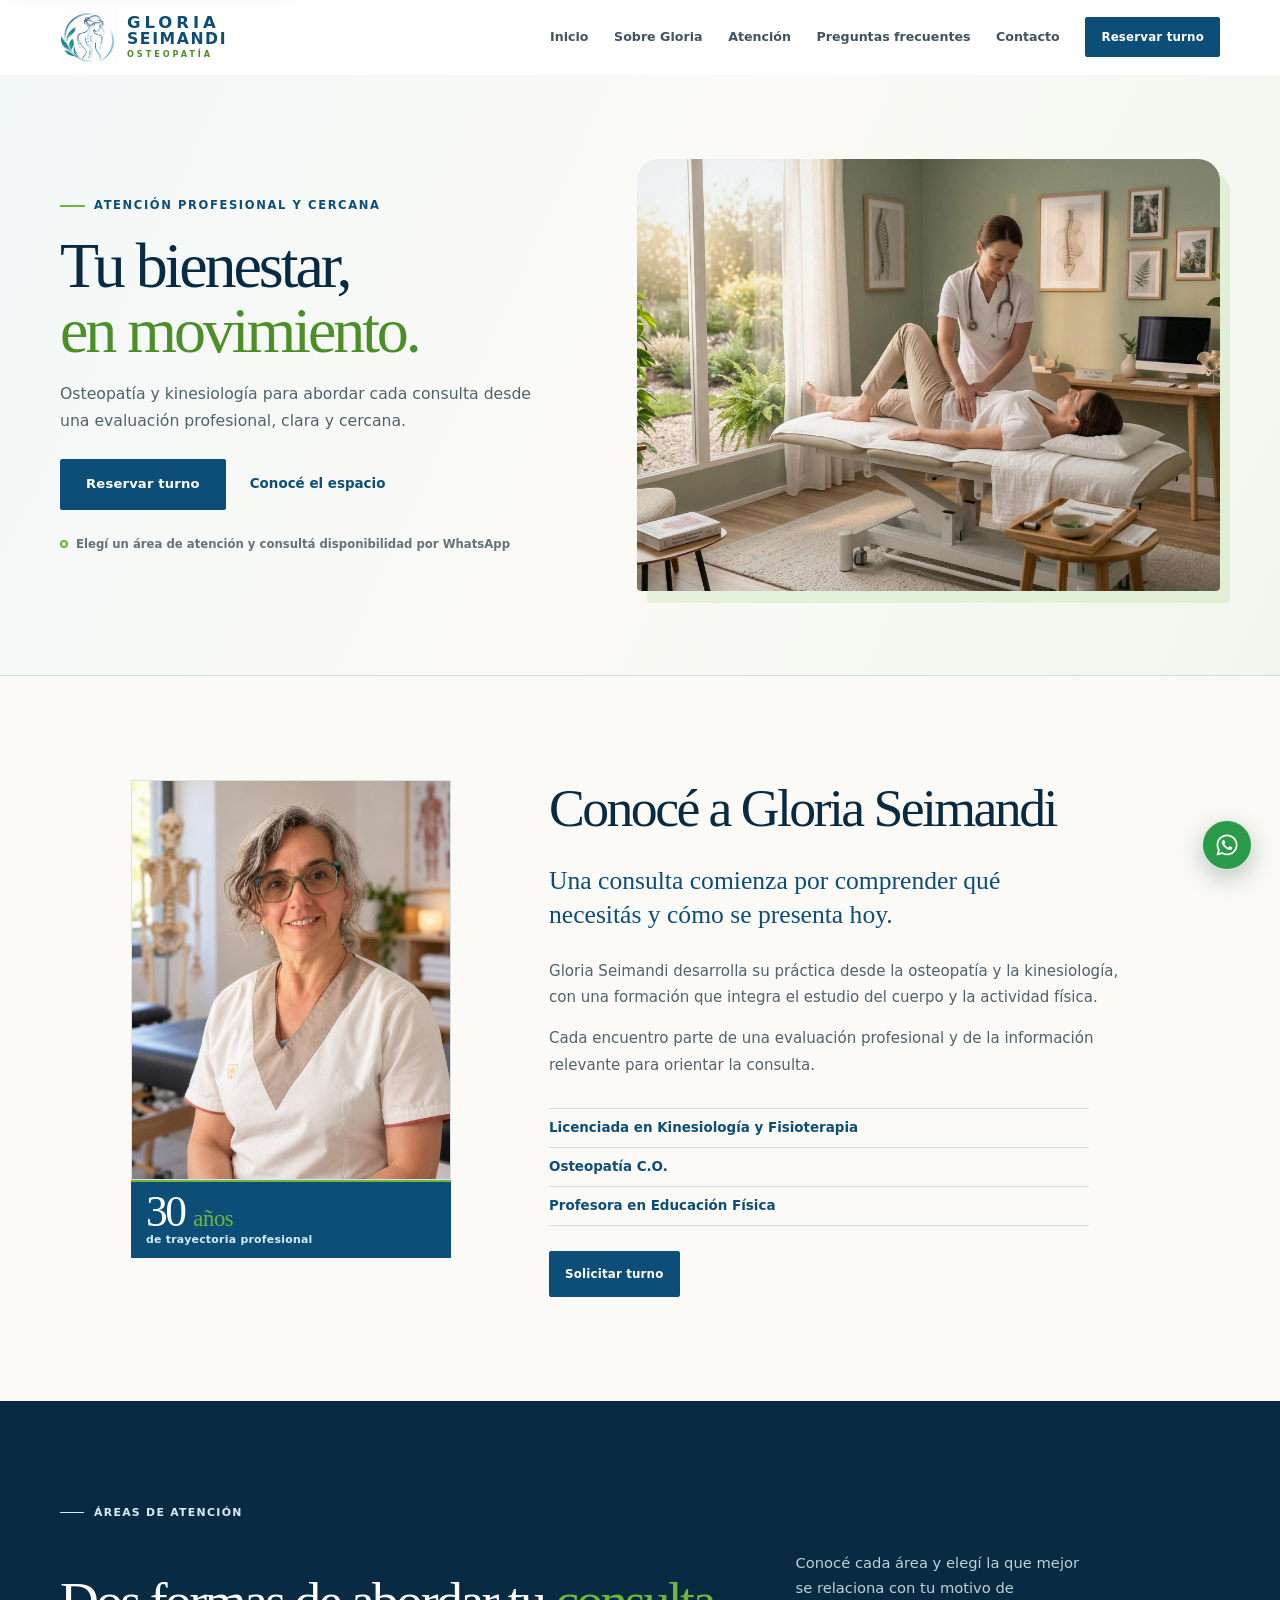
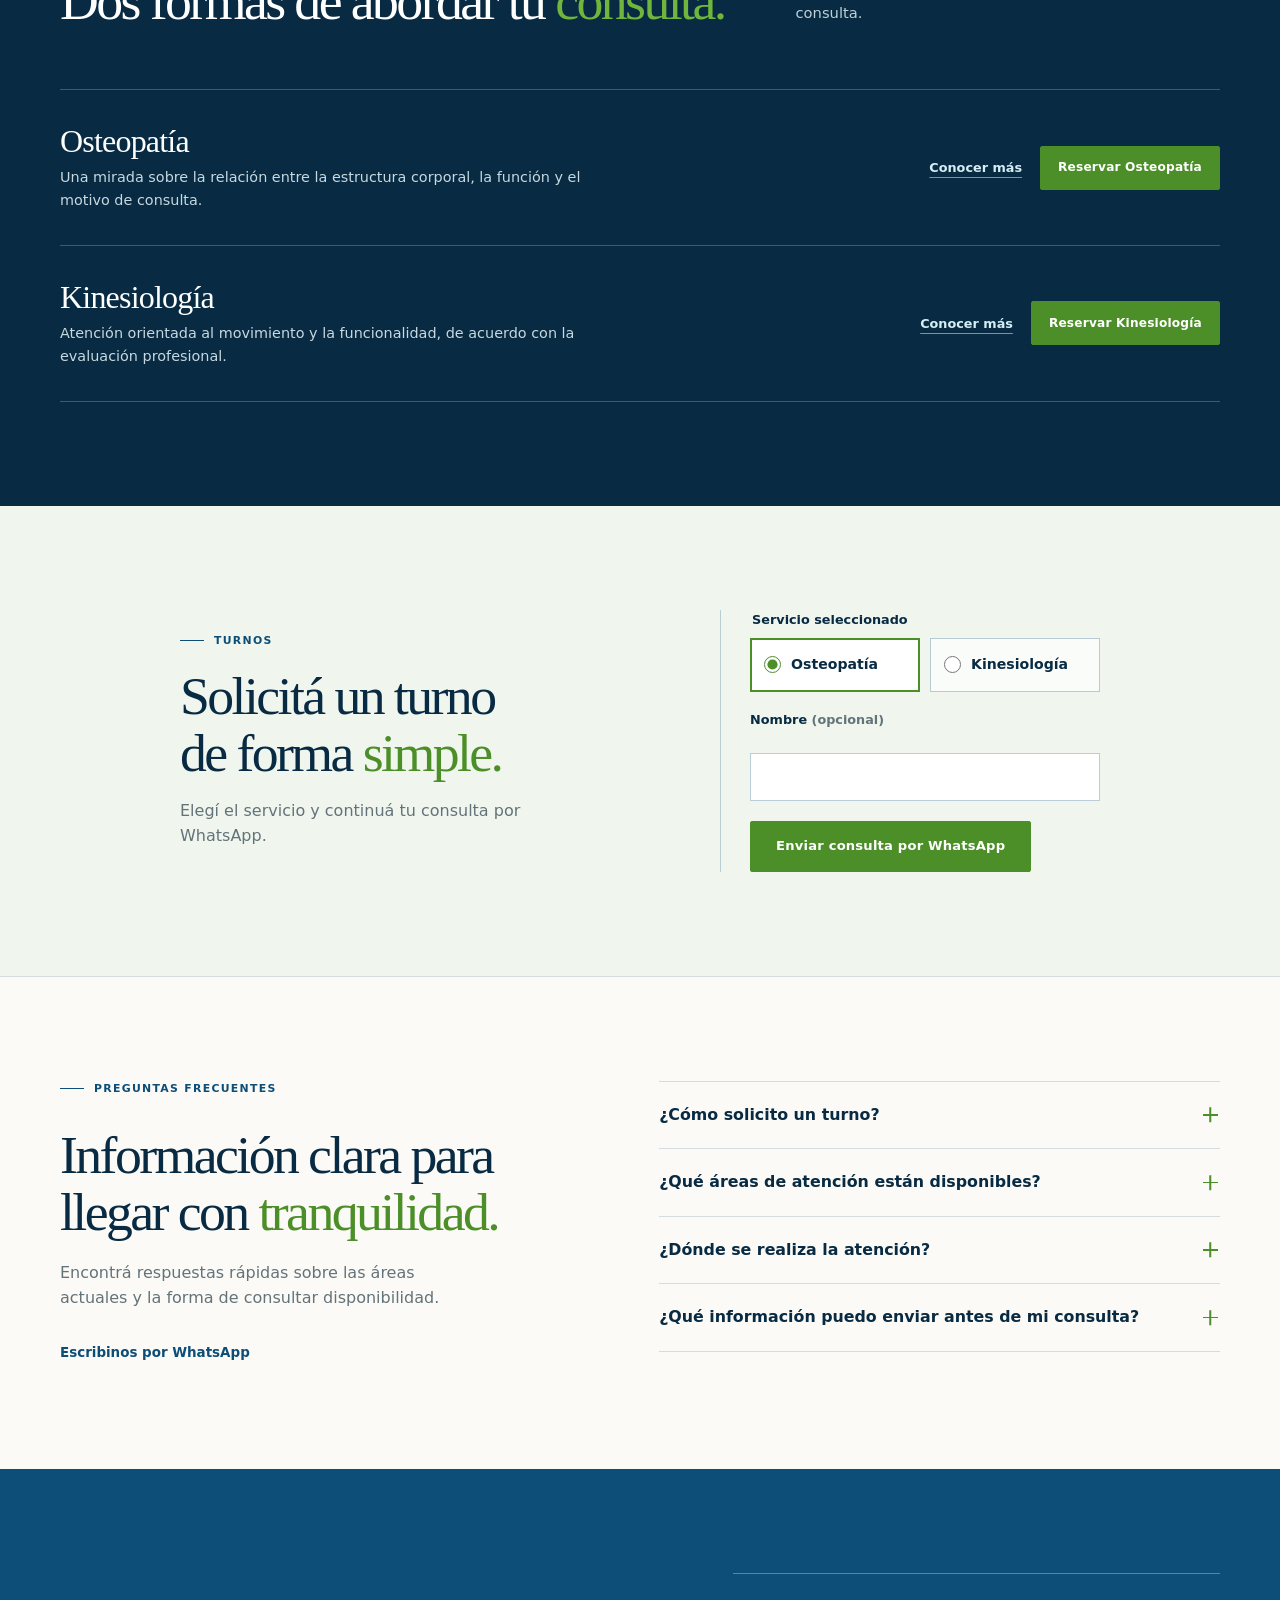
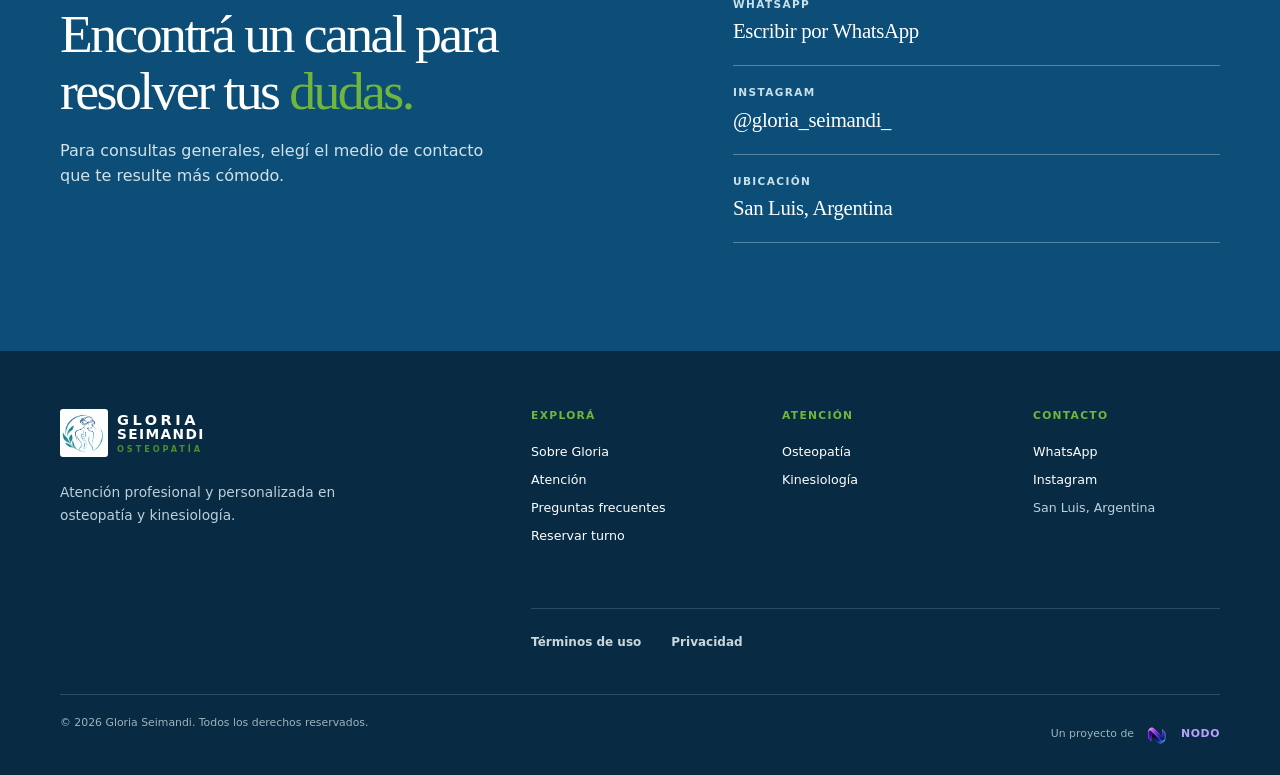
==== commit da2e4e0d: "feat: finalizar sitio Gloria Seimandi y optimizar experiencia mobile" ====
--- a/index.html
+++ b/index.html
@@ -19,8 +19,7 @@
         "@type": "ProfessionalService",
         "name": "Gloria Seimandi",
         "description": "Osteopatía y kinesiología con atención profesional en San Luis.",
-        "telephone": "+54 9 2664 921564",
-        "areaServed": "San Luis Capital, Argentina",
+        "areaServed": "San Luis, Argentina",
         "sameAs": ["https://www.instagram.com/gloria_seimandi_/"]
       }
     </script>
@@ -81,13 +80,18 @@
 
       <section id="sobre-gloria" class="about section-space" aria-labelledby="about-title">
         <div class="page-shell about-layout">
-          <figure class="about-portrait">
-            <img src="assets/gloria-seimandi.png" width="1122" height="1402" loading="lazy" alt="Gloria Seimandi en su espacio de atención" />
-          </figure>
+          <div class="about-profile">
+            <figure class="about-portrait">
+              <img src="assets/gloria-seimandi.png" width="1122" height="1402" loading="lazy" alt="Gloria Seimandi en su espacio de atención" />
+            </figure>
+            <div class="about-trajectory" aria-label="30 años de trayectoria profesional">
+              <p class="trajectory-value">30 <span>años</span></p>
+              <p class="trajectory-description">de trayectoria profesional</p>
+            </div>
+          </div>
           <div class="about-content">
             <div class="about-heading">
-              <div class="section-label"><p>Sobre Gloria</p></div>
-              <h2 id="about-title">Una mirada atenta sobre <em>cada proceso.</em></h2>
+              <h2 id="about-title">Conocé a Gloria Seimandi</h2>
             </div>
             <div class="about-details">
               <p class="lead">Una consulta comienza por comprender qué necesitás y cómo se presenta hoy.</p>
@@ -100,9 +104,7 @@
                 <li>Osteopatía C.O.</li>
                 <li>Profesora en Educación Física</li>
               </ul>
-              <!-- Confirmar fecha de inicio y alcance antes de presentar este dato en una publicación oficial. -->
-              <p class="trajectory-note">30 años de trayectoria profesional.</p>
-              <a class="text-link" href="#reservas">Consultá disponibilidad</a>
+              <div class="about-availability"><a class="button button-small" href="#reservas">Solicitar turno</a></div>
             </div>
           </div>
         </div>
@@ -120,14 +122,14 @@
               <div class="service-copy"><h3>Osteopatía</h3><p>Una mirada sobre la relación entre la estructura corporal, la función y el motivo de consulta.</p></div>
               <div class="service-actions">
                 <a class="service-link" href="osteopatia/">Conocer más</a>
-                <a class="button button-service" href="#reservas" data-service="osteopatia">Consultar disponibilidad</a>
+                <a class="button button-service" href="#reservas" data-service="osteopatia">Reservar Osteopatía</a>
               </div>
             </article>
             <article class="service-item">
               <div class="service-copy"><h3>Kinesiología</h3><p>Atención orientada al movimiento y la funcionalidad, de acuerdo con la evaluación profesional.</p></div>
               <div class="service-actions">
                 <a class="service-link" href="kinesiologia/">Conocer más</a>
-                <a class="button button-service" href="#reservas" data-service="kinesiologia">Consultar disponibilidad</a>
+                <a class="button button-service" href="#reservas" data-service="kinesiologia">Reservar Kinesiología</a>
               </div>
             </article>
           </div>
@@ -151,7 +153,7 @@
             </fieldset>
             <label class="booking-name" for="booking-name">Nombre <span>(opcional)</span></label>
             <input id="booking-name" name="name" type="text" autocomplete="name" maxlength="80" />
-            <button class="button button-green" type="submit">Continuar por WhatsApp</button>
+            <button class="button button-green" type="submit">Enviar consulta por WhatsApp</button>
           </form>
         </div>
       </section>
@@ -162,12 +164,12 @@
             <div class="section-label"><p>Preguntas frecuentes</p></div>
             <h2 id="faq-title">Información clara para llegar con <em>tranquilidad.</em></h2>
             <p>Encontrá respuestas rápidas sobre las áreas actuales y la forma de consultar disponibilidad.</p>
-            <a class="text-link" href="#reservas">Consultar disponibilidad</a>
+            <a class="text-link" href="#reservas">Escribinos por WhatsApp</a>
           </div>
           <div class="faq-list">
             <details><summary>¿Cómo solicito un turno?<span aria-hidden="true"></span></summary><p>Elegí Osteopatía o Kinesiología en la sección de turnos. Luego se abrirá WhatsApp con tu consulta lista para enviar.</p></details>
             <details><summary>¿Qué áreas de atención están disponibles?<span aria-hidden="true"></span></summary><p>Actualmente podés consultar por Osteopatía o Kinesiología. Encontrarás una explicación breve de cada propuesta en la sección de atención.</p></details>
-            <details><summary>¿Dónde se realiza la atención?<span aria-hidden="true"></span></summary><p>Atención presencial en San Luis Capital. La dirección actual se confirma al coordinar tu turno.</p></details>
+            <details><summary>¿Dónde se realiza la atención?<span aria-hidden="true"></span></summary><p>San Luis, Argentina.</p></details>
             <details><summary>¿Qué información puedo enviar antes de mi consulta?<span aria-hidden="true"></span></summary><p>Podés contar brevemente el motivo de tu consulta. Si tenés estudios o antecedentes relevantes, compartí esa información al coordinar para confirmar qué conviene llevar.</p></details>
           </div>
         </div>
@@ -182,8 +184,7 @@
           <address class="contact-details">
             <a href="https://wa.me/5492664921564?text=Hola%2C%20quisiera%20realizar%20una%20consulta." target="_blank" rel="noreferrer"><span>WhatsApp</span><strong>Escribir por WhatsApp</strong></a>
             <a href="https://www.instagram.com/gloria_seimandi_/" target="_blank" rel="noreferrer"><span>Instagram</span><strong>@gloria_seimandi_</strong></a>
-            <div><span>Ubicación</span><strong>Atención presencial en San Luis Capital. La dirección actual se confirma al coordinar tu turno.</strong></div>
-            <a class="contact-phone" href="tel:+5492664921564"><span>Teléfono</span><strong class="contact-phone-value"><svg aria-hidden="true" viewBox="0 0 24 24"><path d="M21.5 16.9v3a1.9 1.9 0 0 1-2.1 1.9A18.8 18.8 0 0 1 2.1 4.6 1.9 1.9 0 0 1 4 2.5h3A1.9 1.9 0 0 1 8.9 4a12.3 12.3 0 0 0 .7 2.8 1.9 1.9 0 0 1-.4 2L8 10a15.2 15.2 0 0 0 6 6l1.2-1.2a1.9 1.9 0 0 1 2-.4 12.3 12.3 0 0 0 2.8.7 1.9 1.9 0 0 1 1.5 1.8Z"/></svg>2664 921564</strong></a>
+            <div><span>Ubicación</span><strong>San Luis, Argentina</strong></div>
           </address>
         </div>
       </section>
@@ -200,10 +201,10 @@
         </div>
         <nav class="footer-column" aria-label="Explorá"><p class="footer-title">Explorá</p><a href="#sobre-gloria">Sobre Gloria</a><a href="#atencion">Atención</a><a href="#preguntas">Preguntas frecuentes</a><a href="#reservas">Reservar turno</a></nav>
         <nav class="footer-column" aria-label="Áreas de atención"><p class="footer-title">Atención</p><a href="osteopatia/">Osteopatía</a><a href="kinesiologia/">Kinesiología</a></nav>
-        <address class="footer-column footer-contact"><p class="footer-title">Contacto</p><a href="https://wa.me/5492664921564?text=Hola%2C%20quisiera%20realizar%20una%20consulta." target="_blank" rel="noreferrer">WhatsApp</a><a href="https://www.instagram.com/gloria_seimandi_/" target="_blank" rel="noreferrer">Instagram</a><span>San Luis Capital</span></address>
+        <address class="footer-column footer-contact"><p class="footer-title">Contacto</p><a href="https://wa.me/5492664921564?text=Hola%2C%20quisiera%20realizar%20una%20consulta." target="_blank" rel="noreferrer">WhatsApp</a><a href="https://www.instagram.com/gloria_seimandi_/" target="_blank" rel="noreferrer">Instagram</a><span>San Luis, Argentina</span></address>
         <nav class="footer-legal" aria-label="Información legal"><a href="terminos.html">Términos de uso</a><a href="privacidad.html">Privacidad</a></nav>
       </div>
-      <div class="page-shell footer-bottom"><span>© <span data-year></span> Gloria Seimandi. Todos los derechos reservados.</span><span>Diseñado por <a href="https://nododigital.com.ar/" target="_blank" rel="noreferrer">NODO</a></span></div>
+      <div class="page-shell footer-bottom"><span>© <span data-year></span> Gloria Seimandi. Todos los derechos reservados.</span><span class="nodo-credit">Un proyecto de <a href="https://nododigital.com.ar/" target="_blank" rel="noreferrer" aria-label="NODO Digital"><img class="nodo-credit-mark" src="assets/nodo-transparente.png" width="2000" height="2000" alt="" /><span>NODO</span></a></span></div>
     </footer>
 
     <a class="whatsapp-float" href="https://wa.me/5492664921564?text=Hola%20Gloria%2C%20%C2%BFc%C3%B3mo%20est%C3%A1s%3F%20Quer%C3%ADa%20consultarte%20por%20un%20turno." target="_blank" rel="noreferrer" aria-label="Escribir a Gloria por WhatsApp">
--- a/styles.css
+++ b/styles.css
@@ -22,6 +22,7 @@
 
 * { box-sizing: border-box; }
 html { scroll-behavior: smooth; scroll-padding-top: 82px; }
+section[id] { scroll-margin-top: calc(var(--header-height) + 16px); }
 body { margin: 0; background: var(--warm); color: var(--ink); font-family: var(--sans); font-size: 16px; line-height: 1.55; }
 img { display: block; max-width: 100%; }
 a { color: inherit; text-decoration: none; }
@@ -42,12 +43,12 @@
 .brand-copy strong { font-size: 1.03rem; letter-spacing: .24em; font-weight: 800; }
 .brand-copy > span { margin-top: 2px; font-size: .98rem; letter-spacing: .1em; font-weight: 800; }
 .brand-copy small { margin-top: 5px; color: var(--green-700); font-size: .51rem; letter-spacing: .36em; font-weight: 800; }
-.main-nav { display: flex; align-items: center; gap: clamp(15px, 2vw, 28px); color: #40545f; font-size: .79rem; font-weight: 700; }
+.main-nav { display: flex; align-items: center; gap: clamp(15px, 2vw, 28px); color: #40545f; font-size: .79rem; font-weight: 700; line-height: 1.2; }
 .main-nav > a:not(.button) { position: relative; white-space: nowrap; }
 .main-nav > a:not(.button)::after { content: ''; position: absolute; left: 0; bottom: -7px; width: 100%; height: 2px; transform: scaleX(0); transform-origin: right; background: var(--green-500); transition: transform .22s ease; }
 .main-nav > a:not(.button):hover::after, .main-nav > a:not(.button):focus-visible::after { transform: scaleX(1); transform-origin: left; }
 .menu-contact { display: none; }
-.button { display: inline-flex; min-height: 51px; align-items: center; justify-content: center; gap: 18px; padding: 0 25px; border: 1px solid var(--blue-800); border-radius: 2px; color: var(--white); background: var(--blue-800); font-size: .82rem; font-weight: 800; letter-spacing: .015em; transition: transform .2s ease, background .2s ease, box-shadow .2s ease; }
+.button { display: inline-flex; min-height: 51px; align-items: center; justify-content: center; gap: 18px; padding: 0 25px; border: 1px solid var(--blue-800); border-radius: 2px; color: var(--white); background: var(--blue-800); font-size: .82rem; font-weight: 800; letter-spacing: .015em; line-height: 1.2; transition: transform .2s ease, background .2s ease, box-shadow .2s ease; }
 .button:hover { transform: translateY(-2px); background: var(--blue-950); box-shadow: 0 9px 20px rgba(8,43,67,.18); }
 .button span { font-size: 1.17rem; line-height: 0; }
 .button-small { min-height: 40px; padding: 0 15px; font-size: .74rem; }
@@ -66,7 +67,7 @@
 h1 em, h2 em { color: var(--green-700); font-style: normal; font-weight: 400; }
 .hero-intro { max-width: 480px; margin-bottom: 24px; color: #4e626c; font-size: .98rem; line-height: 1.7; }
 .hero-actions { display: flex; align-items: center; gap: 24px; flex-wrap: wrap; }
-.text-link { display: inline-flex; align-items: center; gap: 9px; color: var(--blue-800); font-size: .84rem; font-weight: 800; }
+.text-link { display: inline-flex; align-items: center; gap: 9px; color: var(--blue-800); font-size: .84rem; font-weight: 800; line-height: 1.25; }
 .text-link span { font-size: 1.17rem; transition: transform .2s ease; }
 .text-link:hover span { transform: translateX(4px); }
 .hero-note { display: flex; align-items: center; gap: 8px; margin: 25px 0 0; color: var(--muted); font-size: .73rem; font-weight: 600; }
@@ -78,23 +79,29 @@
 
 .section-space { padding: 104px 0; }
 .about { border-top: 1px solid var(--line); background: var(--warm); }
-.about-layout { width: min(var(--page), 1074px); display: grid; grid-template-columns: minmax(300px, 330px) minmax(0, 650px); justify-content: center; column-gap: clamp(48px, 7vw, 94px); align-items: start; }
+.about-layout { width: min(var(--page), 1058px); display: grid; grid-template-columns: minmax(280px, 320px) minmax(0, 600px); justify-content: center; column-gap: clamp(50px, 8vw, 98px); align-items: start; }
 .section-label { display: flex; align-items: center; height: min-content; color: var(--blue-800); font-size: .68rem; font-weight: 800; letter-spacing: .12em; text-transform: uppercase; white-space: nowrap; }
 .section-label p { margin: 0; }
 .section-label p::before { content: ''; display: inline-block; width: 24px; height: 1px; margin: 0 10px 3px 0; background: currentColor; }
-.about-content { grid-column: 2; max-width: 650px; }
+.about-profile { grid-column: 1; display: grid; gap: 0; }
+.about-content { grid-column: 2; max-width: 600px; }
 .about-heading h2, .services-heading h2, .faq-intro h2, .appointment h2, .contact h2 { margin-bottom: 0; color: var(--blue-950); font-size: clamp(2.4rem, 4.2vw, 4rem); line-height: 1.05; }
-.about-heading h2 { max-width: 650px; margin-top: 21px; }
-.about-portrait { grid-column: 1; width: min(100%, 330px); margin: 0; }
+.about-heading h2 { max-width: 580px; margin-top: 0; }
+.about-portrait { width: min(100%, 320px); margin: 0; }
 .about-portrait img { width: 100%; height: auto; aspect-ratio: 4 / 5; object-fit: cover; object-position: center; border: 1px solid rgba(13,78,120,.14); }
-.about-details { margin-top: 25px; }
+.about-details { margin-top: 28px; }
 .about-details .lead { max-width: 530px; margin-bottom: 25px; color: var(--blue-800); font-family: var(--display); font-size: clamp(1.3rem, 2vw, 1.6rem); line-height: 1.33; }
 .about-copy { max-width: 590px; }
 .about-copy p { color: #50626a; font-size: .94rem; line-height: 1.75; }
 .about-copy p + p { margin-top: 13px; }
-.credentials { display: flex; flex-wrap: wrap; gap: 7px 17px; margin: 28px 0 24px; padding: 0; list-style: none; }
-.credentials li { color: var(--green-700); font-size: .8rem; font-weight: 750; }
-.trajectory-note { max-width: 440px; margin: 22px 0 0; padding-top: 18px; border-top: 1px solid var(--line); color: var(--blue-800); font-size: .88rem; font-weight: 750; line-height: 1.65; }
+.credentials { display: grid; max-width: 540px; margin: 30px 0 25px; padding: 0; border-top: 1px solid var(--line); list-style: none; }
+.credentials li { padding: 10px 0; border-bottom: 1px solid var(--line); color: var(--blue-800); font-size: .84rem; font-weight: 750; line-height: 1.35; }
+.about-trajectory { display: grid; gap: 2px; width: min(100%, 320px); margin: 0; padding: 12px 15px 11px; border: 0; color: var(--white); background: var(--blue-800); box-shadow: inset 0 2px 0 var(--green-500); }
+.trajectory-value { margin: 0; color: var(--white); font-family: var(--display); font-size: clamp(2.35rem, 3.4vw, 2.8rem); font-weight: 400; letter-spacing: -.055em; line-height: .9; }
+.trajectory-value span { color: var(--green-500); font-size: .52em; letter-spacing: -.015em; }
+.trajectory-description { margin: 0; color: #d5edf4; font-size: .68rem; font-weight: 800; letter-spacing: .025em; line-height: 1.3; }
+.about-availability { margin-top: 24px; }
+.about-availability .button { min-height: 46px; }
 
 .services { color: var(--white); background: var(--blue-950); }
 .section-label-light { color: #d5edf4; }
@@ -105,12 +112,12 @@
 .services-heading > p { max-width: 290px; margin: 0 0 4px; color: #bdd0d9; font-size: .92rem; line-height: 1.7; }
 .service-list { margin-top: 60px; border-top: 1px solid rgba(255,255,255,.22); }
 .service-item { display: grid; grid-template-columns: minmax(0, 1fr) auto; gap: clamp(28px, 5vw, 72px); align-items: center; min-height: 0; padding: 34px 0; border-bottom: 1px solid rgba(255,255,255,.22); transition: background-color .2s ease; }
-.service-item h3 { margin: 0 0 7px; color: var(--white); font-family: var(--display); font-size: 2rem; font-weight: 400; letter-spacing: -.025em; transition: color .2s ease; }
+.service-item h3 { margin: 0 0 7px; color: var(--white); font-family: var(--display); font-size: 2rem; font-weight: 400; letter-spacing: -.025em; line-height: 1.1; text-wrap: balance; transition: color .2s ease; }
 .service-item p { max-width: 540px; margin: 0; color: #c7d8df; font-size: .9rem; }
-.service-actions { display: flex; align-items: center; justify-content: flex-end; gap: 22px; flex-wrap: wrap; }
+.service-actions { display: flex; align-items: center; justify-content: flex-end; gap: 18px; flex-wrap: wrap; }
 .service-link { color: #d5edf4; font-size: .8rem; font-weight: 800; text-decoration: underline; text-decoration-color: rgba(213,237,244,.55); text-underline-offset: 5px; }
 .service-link:hover { color: var(--green-500); text-decoration-color: currentColor; }
-.button-service { min-height: 44px; padding: 0 17px; border-color: var(--green-700); background: var(--green-700); font-size: .72rem; white-space: nowrap; }
+.button-service { min-height: 44px; padding: 0 17px; border-color: var(--green-700); color: var(--white); background: var(--green-700); font-size: .76rem; }
 .button-service:hover { background: #39731d; }
 @media (hover: hover) and (pointer: fine) {
   .service-item:hover { background: rgba(112, 182, 60, .1); }
@@ -212,11 +219,6 @@
 .contact-details span { display: block; margin-bottom: 3px; color: #c7e0e9; font-size: .66rem; font-style: normal; font-weight: 800; letter-spacing: .13em; text-transform: uppercase; }
 .contact-details strong { font-family: var(--display); font-size: 1.3rem; font-weight: 400; letter-spacing: -.015em; }
 .contact-details a:hover strong { color: var(--green-500); }
-.contact-phone-value { display: inline-flex; align-items: center; gap: 9px; }
-.contact-phone-value svg { width: 17px; height: 17px; fill: var(--green-500); }
-.contact-phone { opacity: .82; }
-.contact-phone strong { font-family: var(--sans); font-size: 1rem; letter-spacing: 0; }
-
 .site-footer { color: #c8d7dc; background: var(--blue-950); }
 .footer-grid { display: grid; grid-template-columns: minmax(245px, 1.35fr) repeat(3, minmax(120px, .62fr)); gap: clamp(28px, 5vw, 72px); padding: 58px 0 42px; }
 .footer-intro > p { max-width: 285px; margin: 18px 0 0; color: #bdd0d9; font-size: .86rem; line-height: 1.65; }
@@ -224,23 +226,24 @@
 .footer-brand .brand-copy strong { font-size: .91rem; }
 .footer-brand .brand-copy > span { font-size: .86rem; }
 .footer-brand .brand-copy { color: var(--white); }
-.footer-column { display: grid; align-content: start; gap: 11px; font-size: .79rem; font-style: normal; }
+.footer-column { display: grid; align-content: start; gap: 11px; font-size: .79rem; font-style: normal; line-height: 1.35; }
 .footer-title { margin: 0 0 8px; color: var(--green-500); font-size: .67rem; font-weight: 800; letter-spacing: .12em; text-transform: uppercase; }
 .footer-column a { width: fit-content; color: var(--white); }
 .footer-column a:hover { color: var(--green-500); }
 .footer-column span { color: #bdd0d9; }
 .footer-legal { grid-column: 2 / -1; display: flex; gap: 30px; padding-top: 24px; border-top: 1px solid rgba(255,255,255,.15); font-size: .75rem; font-weight: 700; }
 .footer-legal a:hover { color: var(--green-500); }
-.footer-bottom { display: flex; justify-content: space-between; gap: 20px; padding: 21px 0; border-top: 1px solid rgba(255,255,255,.15); color: #9db3bc; font-size: .68rem; }
-.footer-bottom a { color: var(--nodo-violet); font-weight: 800; letter-spacing: .06em; }
-.footer-bottom a:hover { color: var(--nodo-violet-hover); }
-.whatsapp-float { position: fixed; z-index: 16; right: max(14px, calc((100vw - var(--page)) / 2 - 68px)); bottom: max(14px, env(safe-area-inset-bottom)); display: inline-flex; width: 50px; height: 50px; align-items: center; justify-content: center; border: 1px solid rgba(255,255,255,.8); border-radius: 50%; color: var(--white); background: #2a9b4a; box-shadow: 0 8px 24px rgba(7,45,32,.25); transition: transform .2s ease, background .2s ease, opacity .2s ease, visibility 0s linear; }
+.footer-bottom { display: flex; justify-content: space-between; gap: 20px; padding: 21px 0; border-top: 1px solid rgba(255,255,255,.15); color: #9db3bc; font-size: .68rem; line-height: 1.35; }
+.nodo-credit, .nodo-credit a { display: inline-flex; align-items: center; }
+.nodo-credit { gap: 5px; }
+.nodo-credit a { gap: 4px; color: var(--nodo-violet); font-weight: 800; letter-spacing: .055em; }
+.nodo-credit a:hover { color: var(--nodo-violet-hover); }
+.nodo-credit-mark { width: 38px; height: 38px; object-fit: contain; }
+.whatsapp-float { position: fixed; z-index: 16; right: max(28px, env(safe-area-inset-right)); bottom: max(30px, env(safe-area-inset-bottom)); display: inline-flex; width: 50px; height: 50px; align-items: center; justify-content: center; border: 1px solid rgba(255,255,255,.8); border-radius: 50%; color: var(--white); background: #2a9b4a; box-shadow: 0 8px 24px rgba(7,45,32,.25); transition: transform .2s ease, background .2s ease; }
 .whatsapp-float:hover { background: #167b33; transform: translateY(-3px); }
 .whatsapp-float svg { width: 24px; height: 24px; fill: currentColor; }
 .whatsapp-float span { display: none; }
-.whatsapp-float[data-float-position="top-right"] { top: calc(var(--header-height) + 14px + env(safe-area-inset-top)); right: max(14px, env(safe-area-inset-right)); bottom: auto; }
-.whatsapp-float[data-float-position="bottom-left"] { right: auto; left: max(14px, env(safe-area-inset-left)); }
-.whatsapp-float[data-float-position="top-left"] { top: calc(var(--header-height) + 14px + env(safe-area-inset-top)); right: auto; bottom: auto; left: max(14px, env(safe-area-inset-left)); }
+.whatsapp-float.is-contextually-hidden, .menu-is-open .whatsapp-float { visibility: hidden; pointer-events: none; }
 
 :focus-visible { outline: 3px solid #80c948; outline-offset: 4px; }
 
@@ -254,10 +257,11 @@
   .main-nav > a:not(.button) { min-height: 54px; display: flex; align-items: center; padding: 14px 0; border-bottom: 1px solid var(--line); }
   .main-nav > a:not(.button)::after { display: none; }
   .nav-cta { width: 100%; margin-top: 20px; }
-  .menu-contact { display: grid; gap: 10px; margin-top: 25px; padding-top: 20px; border-top: 1px solid var(--line); }
+  .menu-contact { display: grid; gap: 9px; margin-top: 24px; padding-top: 19px; border-top: 1px solid var(--line); }
   .menu-contact > p { margin: 0; color: var(--muted); font-size: .68rem; font-weight: 800; letter-spacing: .1em; text-transform: uppercase; }
-  .menu-contact > div { display: flex; gap: 10px; flex-wrap: wrap; }
-  .menu-contact a { display: inline-flex; min-height: 42px; align-items: center; gap: 8px; padding: 0 13px; border: 1px solid rgba(13,78,120,.2); border-radius: 999px; color: var(--blue-800); font-size: .82rem; font-weight: 750; }
+  .menu-contact > div { display: flex; gap: 8px; flex-wrap: wrap; }
+  .menu-contact a { display: inline-flex; min-height: 44px; align-items: center; gap: 8px; padding: 0 13px; border: 1px solid rgba(13,78,120,.2); border-radius: 999px; color: var(--blue-800); font-size: .82rem; font-weight: 750; transition: border-color .2s ease, color .2s ease, background .2s ease; }
+  .menu-contact a:hover, .menu-contact a:focus-visible { border-color: var(--green-700); color: var(--green-700); background: var(--green-100); }
   .menu-contact svg { width: 17px; height: 17px; fill: currentColor; }
   .menu-toggle > span:nth-child(2) { transform: translate(-50%, -8px); }
   .menu-toggle > span:nth-child(3) { transform: translate(-50%, -50%); }
@@ -298,14 +302,15 @@
   .section-label { font-size: .63rem; }
   .about-heading h2, .services-heading h2, .faq-intro h2, .appointment h2, .contact h2 { font-size: clamp(2rem, 9.5vw, 2.7rem); }
   .about-layout { display: flex; flex-direction: column; gap: 25px; }
-  .about-content { display: contents; }
+  .about-profile, .about-content { display: contents; }
   .about-heading { order: 1; }
   .about-portrait { order: 2; align-self: center; width: min(100%, 300px); }
-  .about-details { order: 3; margin-top: 0; }
-  .about-heading h2 { margin-top: 16px; }
+  .about-trajectory { order: 3; align-self: center; width: min(100%, 300px); padding: 11px 14px 10px; }
+  .about-details { order: 4; margin-top: 0; }
+  .about-heading h2 { margin-top: 0; }
   .about-details .lead { margin-bottom: 21px; font-size: 1.32rem; }
   .about-copy p { font-size: .9rem; line-height: 1.7; }
-  .credentials { margin: 25px 0 19px; }
+  .credentials { margin: 25px 0 21px; }
   .services-heading, .faq-layout, .contact-layout { grid-template-columns: 1fr; gap: 27px; }
   .services-heading > p { margin-top: -8px; }
   .service-list { margin-top: 43px; }
@@ -313,7 +318,7 @@
   .service-item h3 { font-size: 1.65rem; }
   .service-item p { font-size: .83rem; line-height: 1.6; }
   .service-actions { width: 100%; align-items: stretch; justify-content: flex-start; gap: 15px; flex-direction: column; }
-  .button-service { width: 100%; min-height: 47px; }
+  .service-actions { gap: 13px; }
   .appointment-layout { grid-template-columns: 1fr; gap: 29px; max-width: none; }
   .booking-form { max-width: none; padding: 22px 0 0; border-top: 1px solid rgba(13,78,120,.24); border-left: 0; }
   .booking-options { grid-template-columns: 1fr; }
@@ -338,13 +343,24 @@
   .footer-column { gap: 10px; }
   .footer-contact { grid-column: 1 / -1; }
   .footer-legal { grid-column: 1 / -1; gap: 22px; padding-top: 20px; }
-  .footer-bottom { flex-direction: column; gap: 5px; padding: 17px 0 86px; }
-  .whatsapp-float { width: 48px; height: 48px; }
+  .footer-bottom { flex-direction: column; gap: 6px; padding: 17px 0 32px; }
+  .nodo-credit-mark { width: 36px; height: 36px; }
+  .whatsapp-float { right: max(16px, calc(env(safe-area-inset-right) + 16px)); bottom: max(16px, calc(env(safe-area-inset-bottom) + 16px)); width: 44px; height: 44px; }
+  .whatsapp-float svg { width: 22px; height: 22px; }
+}
+
+@media (min-width: 681px) and (max-width: 1100px) {
+  .footer-bottom { padding-right: 84px; }
+}
+
+@keyframes trajectory-enter {
+  from { opacity: 0; transform: translateY(9px); }
+  to { opacity: 1; transform: translateY(0); }
 }
 
 @media (prefers-reduced-motion: no-preference) {
-  .has-reveal .reveal { opacity: 0; transform: translateY(14px); }
-  .has-reveal .reveal.is-revealed { opacity: 1; transform: translateY(0); transition: opacity .45s ease, transform .45s ease; }
+  .has-trajectory-motion .about-trajectory { opacity: 0; transform: translateY(9px); }
+  .has-trajectory-motion .about-trajectory.is-revealed { animation: trajectory-enter .42s cubic-bezier(.2, .7, .2, 1) forwards; }
 }
 
 @media (prefers-reduced-motion: reduce) {
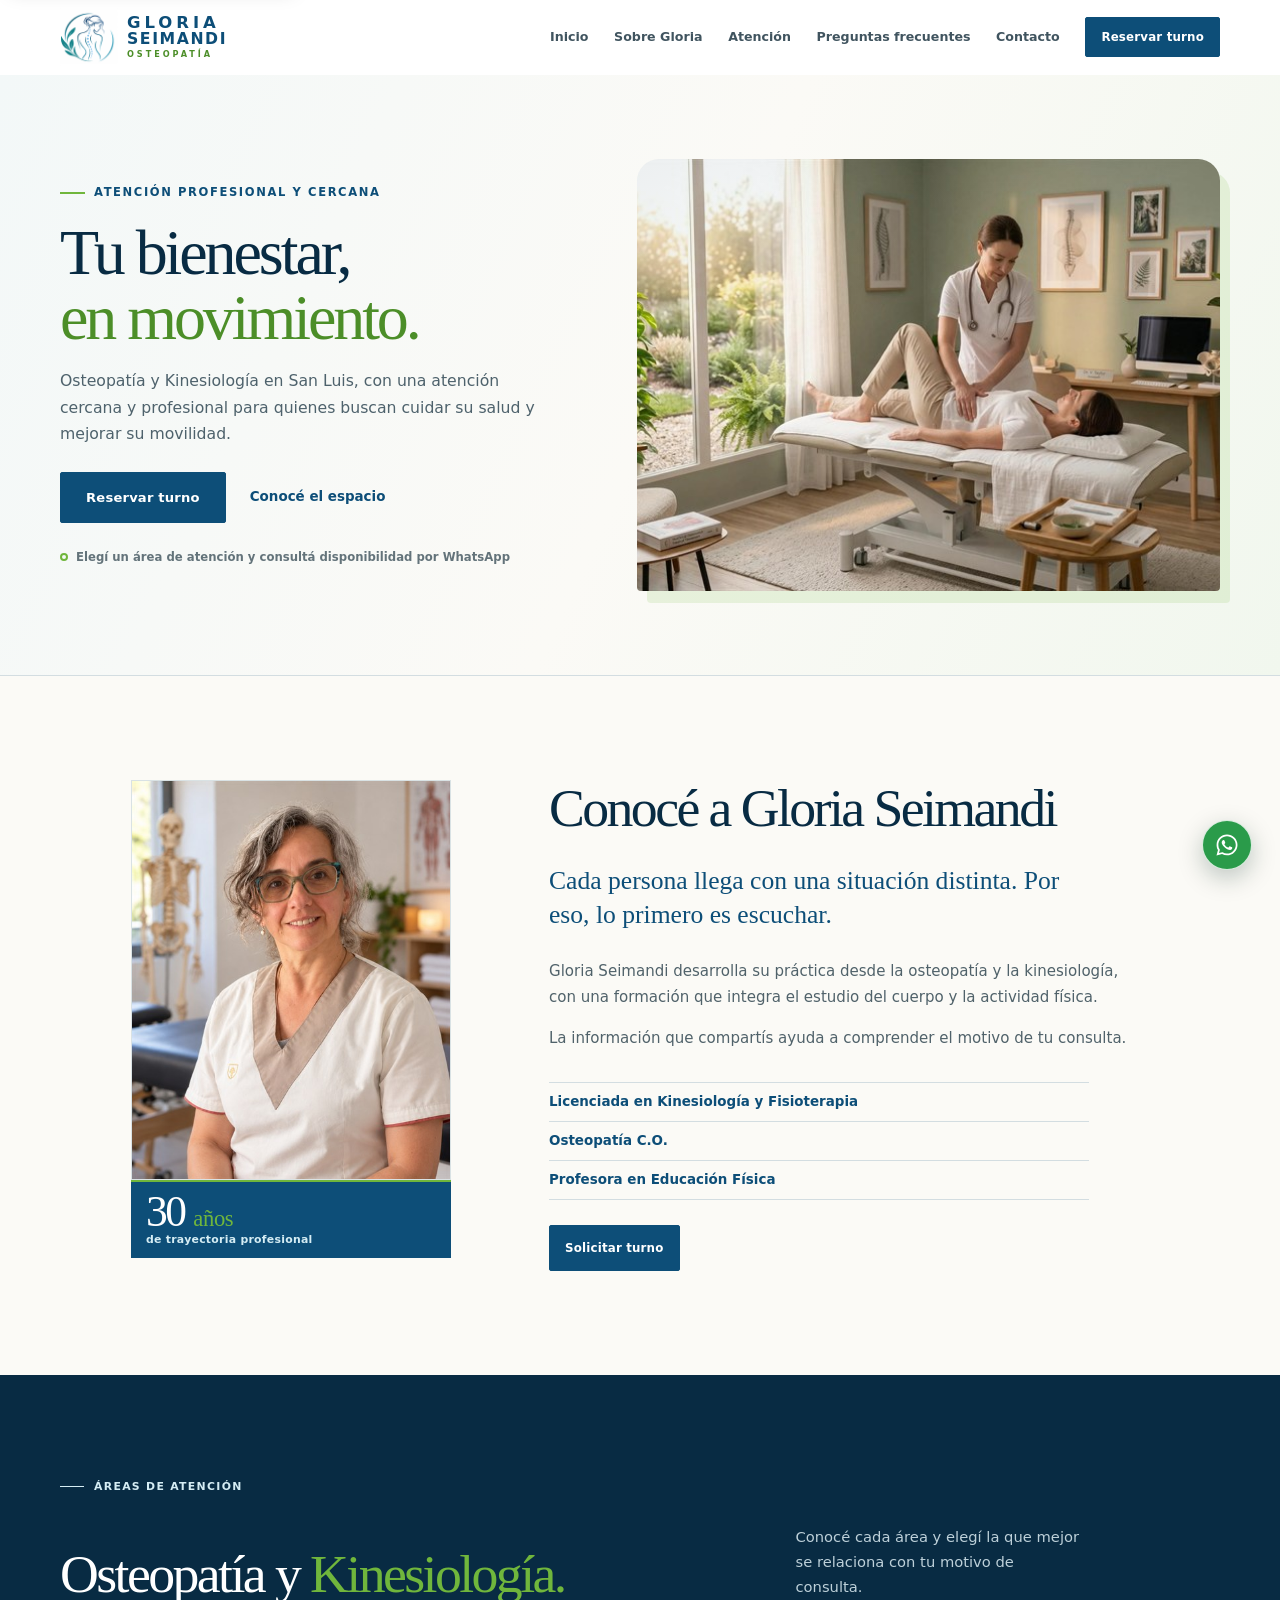
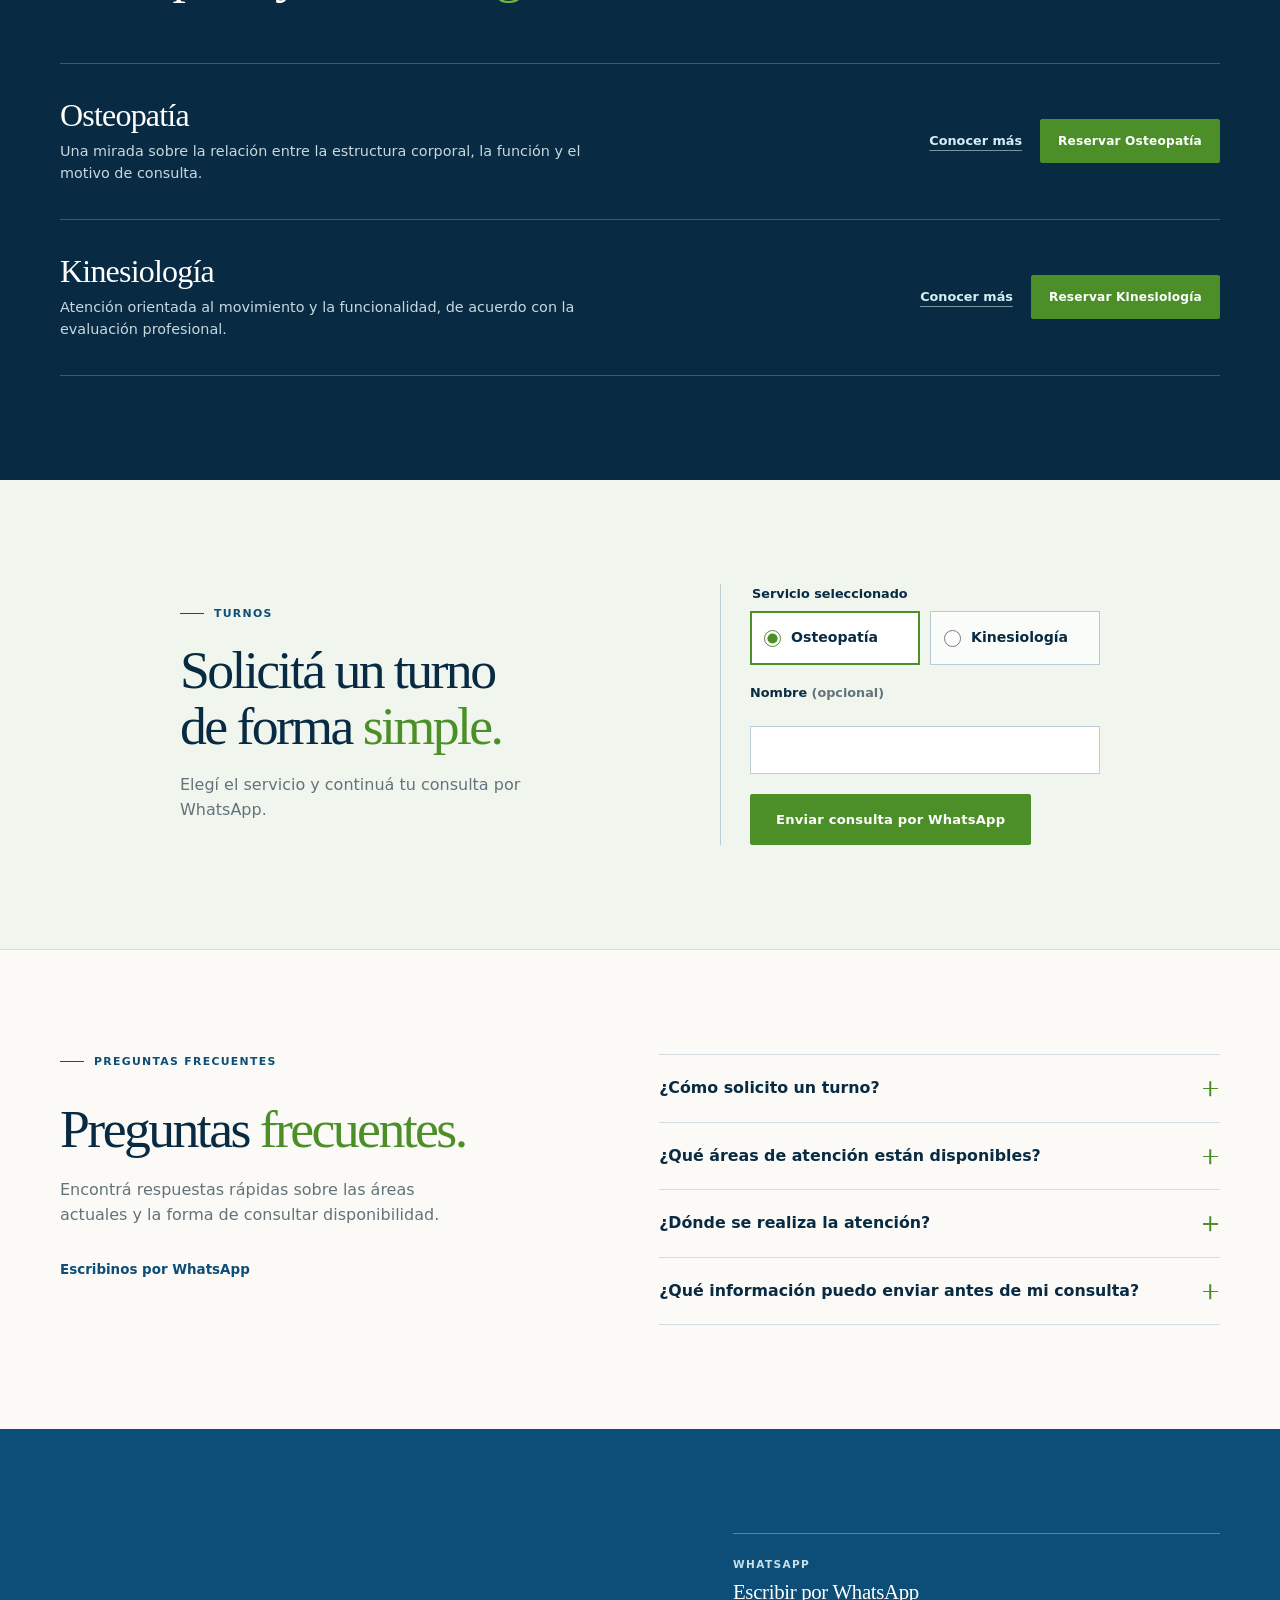
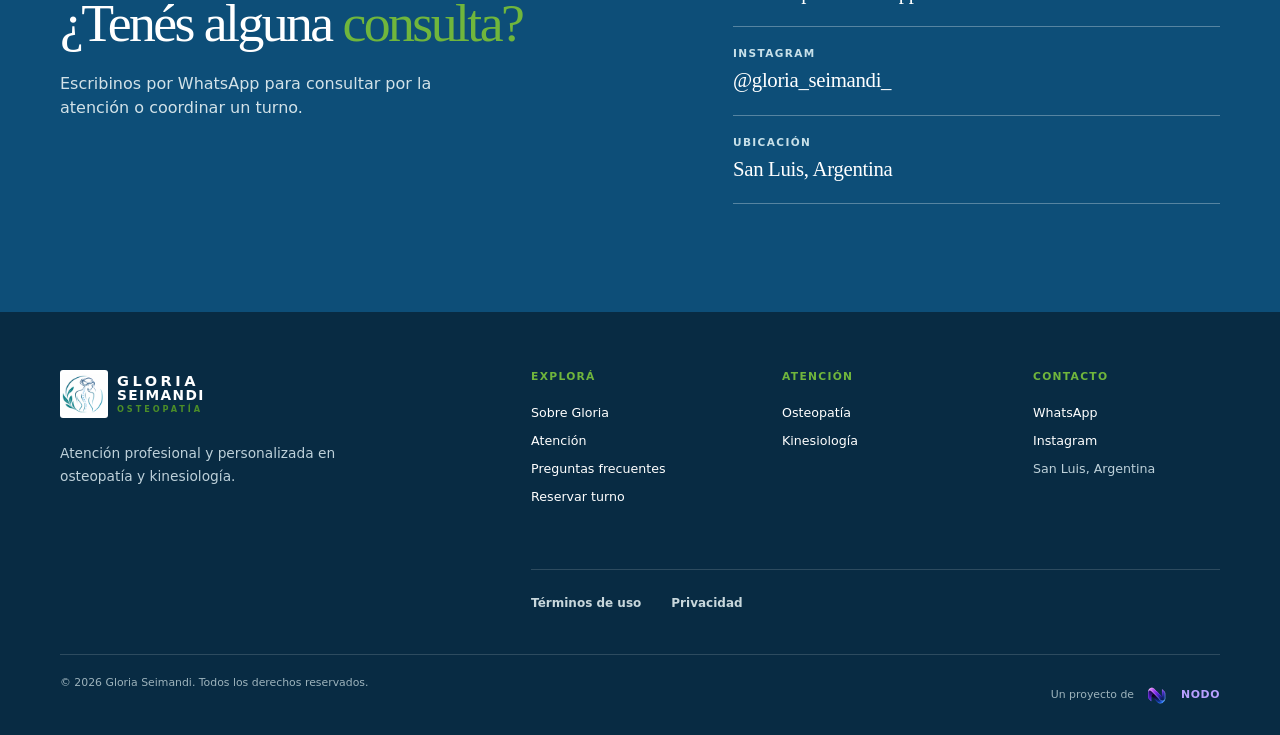
==== commit 4bb0cce2: "feat: optimizar SEO y mejorar textos de Gloria Seimandi" ====
--- a/index.html
+++ b/index.html
@@ -4,23 +4,57 @@
     <meta charset="UTF-8" />
     <meta name="viewport" content="width=device-width, initial-scale=1.0" />
     <meta name="theme-color" content="#0d4e78" />
-    <meta name="description" content="Osteopatía y kinesiología en San Luis. Conocé las áreas de atención de Gloria Seimandi y consultá disponibilidad para tu turno." />
+    <meta name="description" content="Osteopatía y Kinesiología en San Luis, Argentina. Atención profesional y personalizada con Gloria Seimandi. Consultá por WhatsApp." />
     <meta name="robots" content="noindex" />
-    <meta property="og:title" content="Gloria Seimandi | Tu bienestar, en movimiento" />
-    <meta property="og:description" content="Osteopatía y kinesiología con atención profesional en San Luis." />
+    <meta property="og:locale" content="es_AR" />
+    <meta property="og:site_name" content="Gloria Seimandi" />
+    <meta property="og:title" content="Gloria Seimandi | Osteopatía y Kinesiología en San Luis" />
+    <meta property="og:description" content="Osteopatía y Kinesiología en San Luis, Argentina. Atención profesional y personalizada con Gloria Seimandi. Consultá por WhatsApp." />
     <meta property="og:type" content="website" />
-    <meta property="og:image" content="assets/osteopatia-ejemplo.png" />
-    <title>Gloria Seimandi | Osteopatía en San Luis</title>
-    <link rel="icon" type="image/png" href="assets/logo-osteopatia.png" />
+    <meta property="og:image" content="assets/osteopatia-ejemplo-1280.jpg" />
+    <meta property="og:image:type" content="image/jpeg" />
+    <meta property="og:image:width" content="1280" />
+    <meta property="og:image:height" content="714" />
+    <meta property="og:image:alt" content="Sesión de terapia manual en un entorno clínico luminoso" />
+    <meta name="twitter:card" content="summary_large_image" />
+    <meta name="twitter:title" content="Gloria Seimandi | Osteopatía y Kinesiología en San Luis" />
+    <meta name="twitter:description" content="Osteopatía y Kinesiología en San Luis, Argentina. Atención profesional y personalizada con Gloria Seimandi. Consultá por WhatsApp." />
+    <meta name="twitter:image" content="assets/osteopatia-ejemplo-1280.jpg" />
+    <title>Gloria Seimandi | Osteopatía y Kinesiología en San Luis</title>
+    <link rel="icon" type="image/png" href="assets/logo-osteopatia-96.png" />
     <link rel="stylesheet" href="styles.css" />
     <script type="application/ld+json">
       {
         "@context": "https://schema.org",
-        "@type": "ProfessionalService",
-        "name": "Gloria Seimandi",
-        "description": "Osteopatía y kinesiología con atención profesional en San Luis.",
-        "areaServed": "San Luis, Argentina",
-        "sameAs": ["https://www.instagram.com/gloria_seimandi_/"]
+        "@graph": [
+          {
+            "@type": "ProfessionalService",
+            "@id": "#professional-service",
+            "name": "Gloria Seimandi",
+            "description": "Osteopatía y Kinesiología con atención profesional en San Luis, Argentina.",
+            "areaServed": {
+              "@type": "Place",
+              "name": "San Luis, Argentina"
+            },
+            "provider": {
+              "@id": "#gloria-seimandi"
+            },
+            "sameAs": ["https://www.instagram.com/gloria_seimandi_/"]
+          },
+          {
+            "@type": "Person",
+            "@id": "#gloria-seimandi",
+            "name": "Gloria Seimandi",
+            "description": "30 años de trayectoria profesional en Osteopatía y Kinesiología.",
+            "knowsAbout": ["Osteopatía", "Kinesiología"],
+            "hasCredential": [
+              "Licenciada en Kinesiología y Fisioterapia",
+              "Osteopatía C.O.",
+              "Profesora en Educación Física"
+            ],
+            "sameAs": ["https://www.instagram.com/gloria_seimandi_/"]
+          }
+        ]
       }
     </script>
   </head>
@@ -30,7 +64,7 @@
     <header class="site-header" data-header>
       <div class="page-shell header-content">
         <a class="brand" href="#inicio" aria-label="Gloria Seimandi, inicio">
-          <span class="brand-mark"><img src="assets/logo-osteopatia.png" width="840" height="760" alt="Ilustración de osteopatía de Gloria Seimandi" /></span>
+          <span class="brand-mark"><img src="assets/logo-osteopatia-180.png" srcset="assets/logo-osteopatia-120.png 120w, assets/logo-osteopatia-180.png 180w" sizes="58px" width="180" height="180" alt="Ilustración de osteopatía de Gloria Seimandi" /></span>
           <span class="brand-copy"><strong>Gloria</strong><span>Seimandi</span><small>Osteopatía</small></span>
         </a>
 
@@ -63,7 +97,7 @@
           <div class="hero-copy reveal">
             <p class="eyebrow"><span></span> Atención profesional y cercana</p>
             <h1 id="hero-title">Tu bienestar,<br /><em>en movimiento.</em></h1>
-            <p class="hero-intro">Osteopatía y kinesiología para abordar cada consulta desde una evaluación profesional, clara y cercana.</p>
+            <p class="hero-intro">Osteopatía y Kinesiología en San Luis, con una atención cercana y profesional para quienes buscan cuidar su salud y mejorar su movilidad.</p>
             <div class="hero-actions">
               <a class="button" href="#reservas">Reservar turno</a>
               <a class="text-link" href="#sobre-gloria">Conocé el espacio</a>
@@ -72,7 +106,7 @@
           </div>
           <div class="hero-visual reveal">
             <div class="image-shape">
-              <img src="assets/osteopatia-ejemplo.png" alt="Sesión de terapia manual en un entorno clínico luminoso" width="2048" height="1143" fetchpriority="high" />
+              <img src="assets/osteopatia-ejemplo-1280.jpg" srcset="assets/osteopatia-ejemplo-768.jpg 768w, assets/osteopatia-ejemplo-1280.jpg 1280w" sizes="(max-width: 680px) calc(100vw - 48px), 600px" alt="Sesión de terapia manual en un entorno clínico luminoso" width="1280" height="714" fetchpriority="high" />
             </div>
           </div>
         </div>
@@ -82,7 +116,7 @@
         <div class="page-shell about-layout">
           <div class="about-profile">
             <figure class="about-portrait">
-              <img src="assets/gloria-seimandi.png" width="1122" height="1402" loading="lazy" alt="Gloria Seimandi en su espacio de atención" />
+              <img src="assets/gloria-seimandi-720.jpg" srcset="assets/gloria-seimandi-480.jpg 480w, assets/gloria-seimandi-720.jpg 720w" sizes="(max-width: 680px) 300px, 320px" width="720" height="900" loading="lazy" alt="Gloria Seimandi en su espacio de atención" />
             </figure>
             <div class="about-trajectory" aria-label="30 años de trayectoria profesional">
               <p class="trajectory-value">30 <span>años</span></p>
@@ -94,10 +128,10 @@
               <h2 id="about-title">Conocé a Gloria Seimandi</h2>
             </div>
             <div class="about-details">
-              <p class="lead">Una consulta comienza por comprender qué necesitás y cómo se presenta hoy.</p>
+              <p class="lead">Cada persona llega con una situación distinta. Por eso, lo primero es escuchar.</p>
               <div class="about-copy">
                 <p>Gloria Seimandi desarrolla su práctica desde la osteopatía y la kinesiología, con una formación que integra el estudio del cuerpo y la actividad física.</p>
-                <p>Cada encuentro parte de una evaluación profesional y de la información relevante para orientar la consulta.</p>
+                <p>La información que compartís ayuda a comprender el motivo de tu consulta.</p>
               </div>
               <ul class="credentials" aria-label="Formación profesional de Gloria">
                 <li>Licenciada en Kinesiología y Fisioterapia</li>
@@ -114,7 +148,7 @@
         <div class="page-shell">
           <div class="services-heading">
             <div class="section-label section-label-light"><p>Áreas de atención</p></div>
-            <h2 id="services-title">Dos formas de abordar tu <em>consulta.</em></h2>
+            <h2 id="services-title">Osteopatía y <em>Kinesiología.</em></h2>
             <p>Conocé cada área y elegí la que mejor se relaciona con tu motivo de consulta.</p>
           </div>
           <div class="service-list">
@@ -162,7 +196,7 @@
         <div class="page-shell faq-layout">
           <div class="faq-intro">
             <div class="section-label"><p>Preguntas frecuentes</p></div>
-            <h2 id="faq-title">Información clara para llegar con <em>tranquilidad.</em></h2>
+            <h2 id="faq-title">Preguntas <em>frecuentes.</em></h2>
             <p>Encontrá respuestas rápidas sobre las áreas actuales y la forma de consultar disponibilidad.</p>
             <a class="text-link" href="#reservas">Escribinos por WhatsApp</a>
           </div>
@@ -178,8 +212,8 @@
       <section id="contacto" class="contact section-space" aria-labelledby="contact-title">
         <div class="page-shell contact-layout">
           <div class="contact-copy">
-            <h2 id="contact-title">Encontrá un canal para resolver tus <em>dudas.</em></h2>
-            <p>Para consultas generales, elegí el medio de contacto que te resulte más cómodo.</p>
+            <h2 id="contact-title">¿Tenés alguna <em>consulta?</em></h2>
+            <p>Escribinos por WhatsApp para consultar por la atención o coordinar un turno.</p>
           </div>
           <address class="contact-details">
             <a href="https://wa.me/5492664921564?text=Hola%2C%20quisiera%20realizar%20una%20consulta." target="_blank" rel="noreferrer"><span>WhatsApp</span><strong>Escribir por WhatsApp</strong></a>
@@ -194,7 +228,7 @@
       <div class="page-shell footer-grid">
         <div class="footer-intro">
           <a class="brand footer-brand" href="#inicio" aria-label="Volver al inicio de Gloria Seimandi">
-            <span class="brand-mark"><img src="assets/logo-osteopatia.png" width="840" height="760" alt="Ilustración de osteopatía de Gloria Seimandi" /></span>
+            <span class="brand-mark"><img src="assets/logo-osteopatia-180.png" srcset="assets/logo-osteopatia-120.png 120w, assets/logo-osteopatia-180.png 180w" sizes="58px" width="180" height="180" alt="Ilustración de osteopatía de Gloria Seimandi" /></span>
             <span class="brand-copy"><strong>Gloria</strong><span>Seimandi</span><small>Osteopatía</small></span>
           </a>
           <p>Atención profesional y personalizada en osteopatía y kinesiología.</p>
@@ -204,7 +238,7 @@
         <address class="footer-column footer-contact"><p class="footer-title">Contacto</p><a href="https://wa.me/5492664921564?text=Hola%2C%20quisiera%20realizar%20una%20consulta." target="_blank" rel="noreferrer">WhatsApp</a><a href="https://www.instagram.com/gloria_seimandi_/" target="_blank" rel="noreferrer">Instagram</a><span>San Luis, Argentina</span></address>
         <nav class="footer-legal" aria-label="Información legal"><a href="terminos.html">Términos de uso</a><a href="privacidad.html">Privacidad</a></nav>
       </div>
-      <div class="page-shell footer-bottom"><span>© <span data-year></span> Gloria Seimandi. Todos los derechos reservados.</span><span class="nodo-credit">Un proyecto de <a href="https://nododigital.com.ar/" target="_blank" rel="noreferrer" aria-label="NODO Digital"><img class="nodo-credit-mark" src="assets/nodo-transparente.png" width="2000" height="2000" alt="" /><span>NODO</span></a></span></div>
+      <div class="page-shell footer-bottom"><span>© <span data-year></span> Gloria Seimandi. Todos los derechos reservados.</span><span class="nodo-credit">Un proyecto de <a href="https://nododigital.com.ar/" target="_blank" rel="noreferrer" aria-label="NODO Digital"><img class="nodo-credit-mark" src="assets/nodo-transparente-96.png" srcset="assets/nodo-transparente-64.png 64w, assets/nodo-transparente-96.png 96w" sizes="38px" width="96" height="96" alt="" /><span>NODO</span></a></span></div>
     </footer>
 
     <a class="whatsapp-float" href="https://wa.me/5492664921564?text=Hola%20Gloria%2C%20%C2%BFc%C3%B3mo%20est%C3%A1s%3F%20Quer%C3%ADa%20consultarte%20por%20un%20turno." target="_blank" rel="noreferrer" aria-label="Escribir a Gloria por WhatsApp">
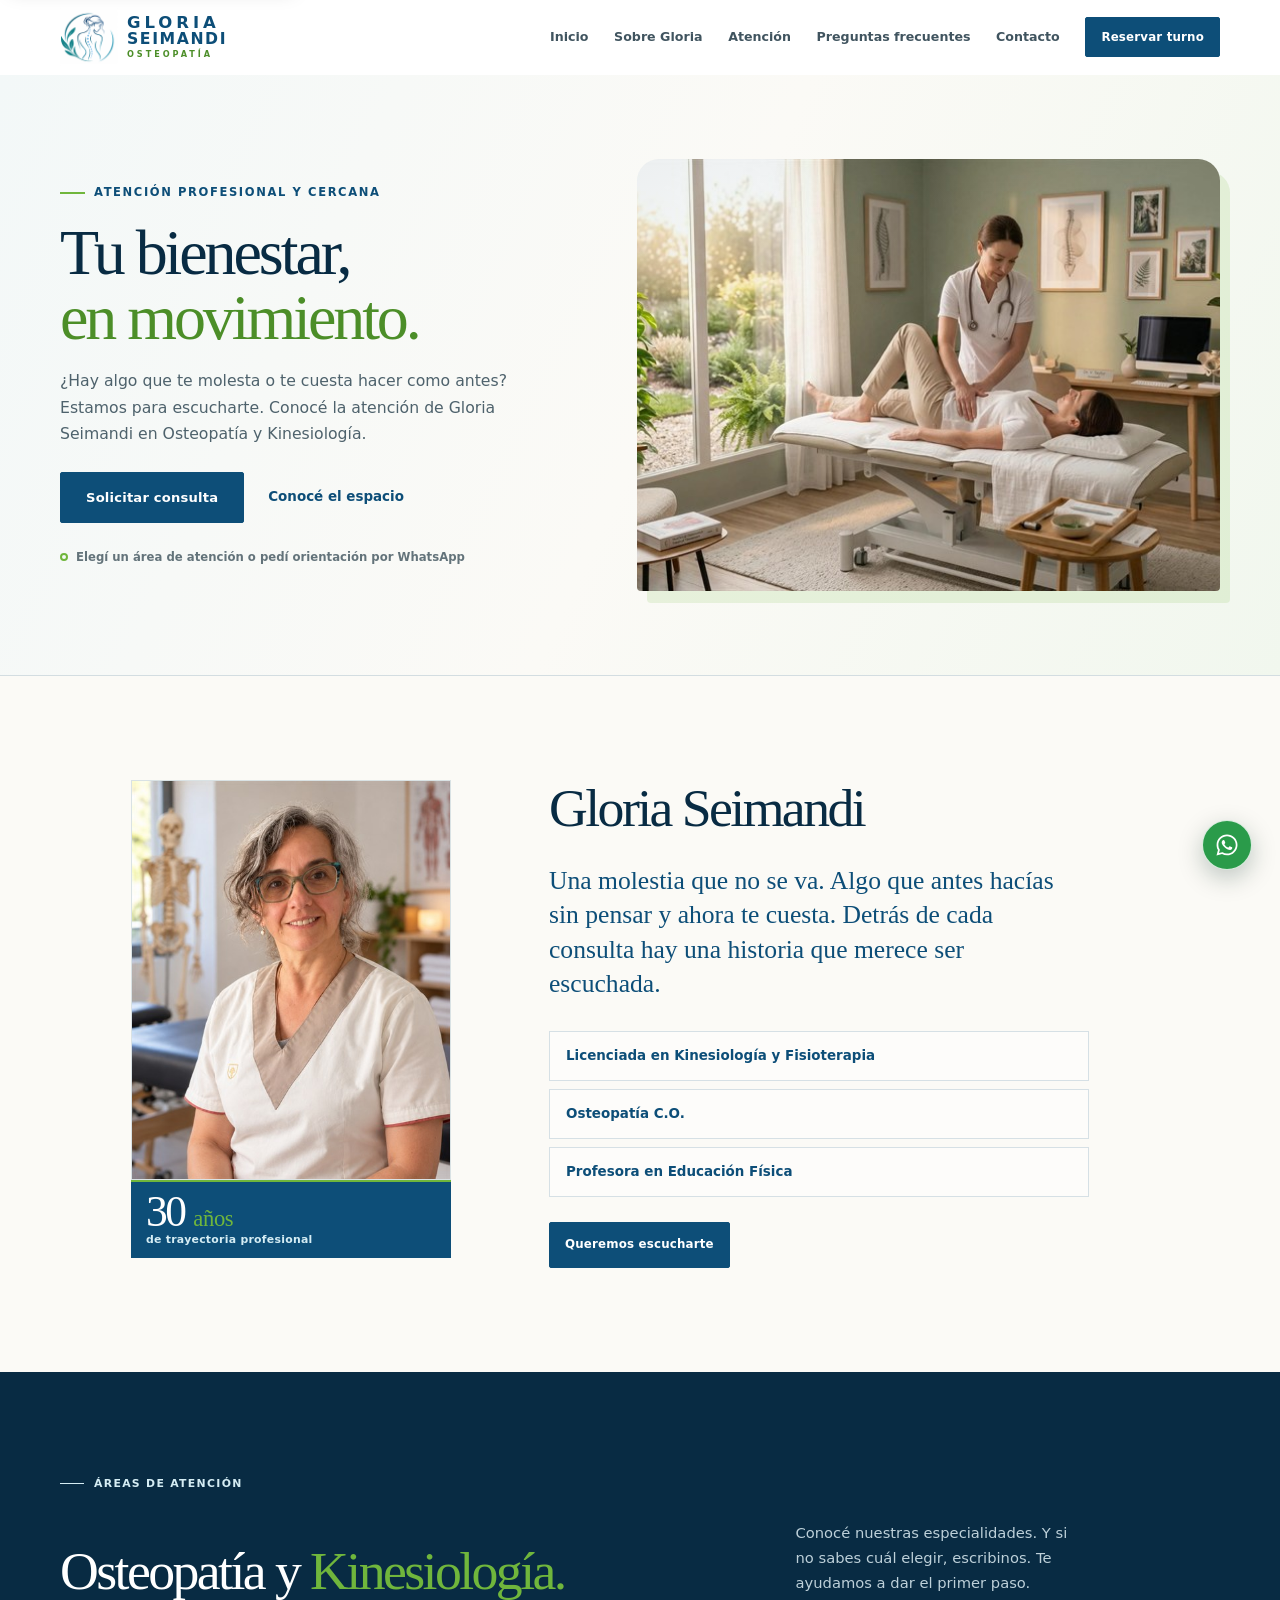
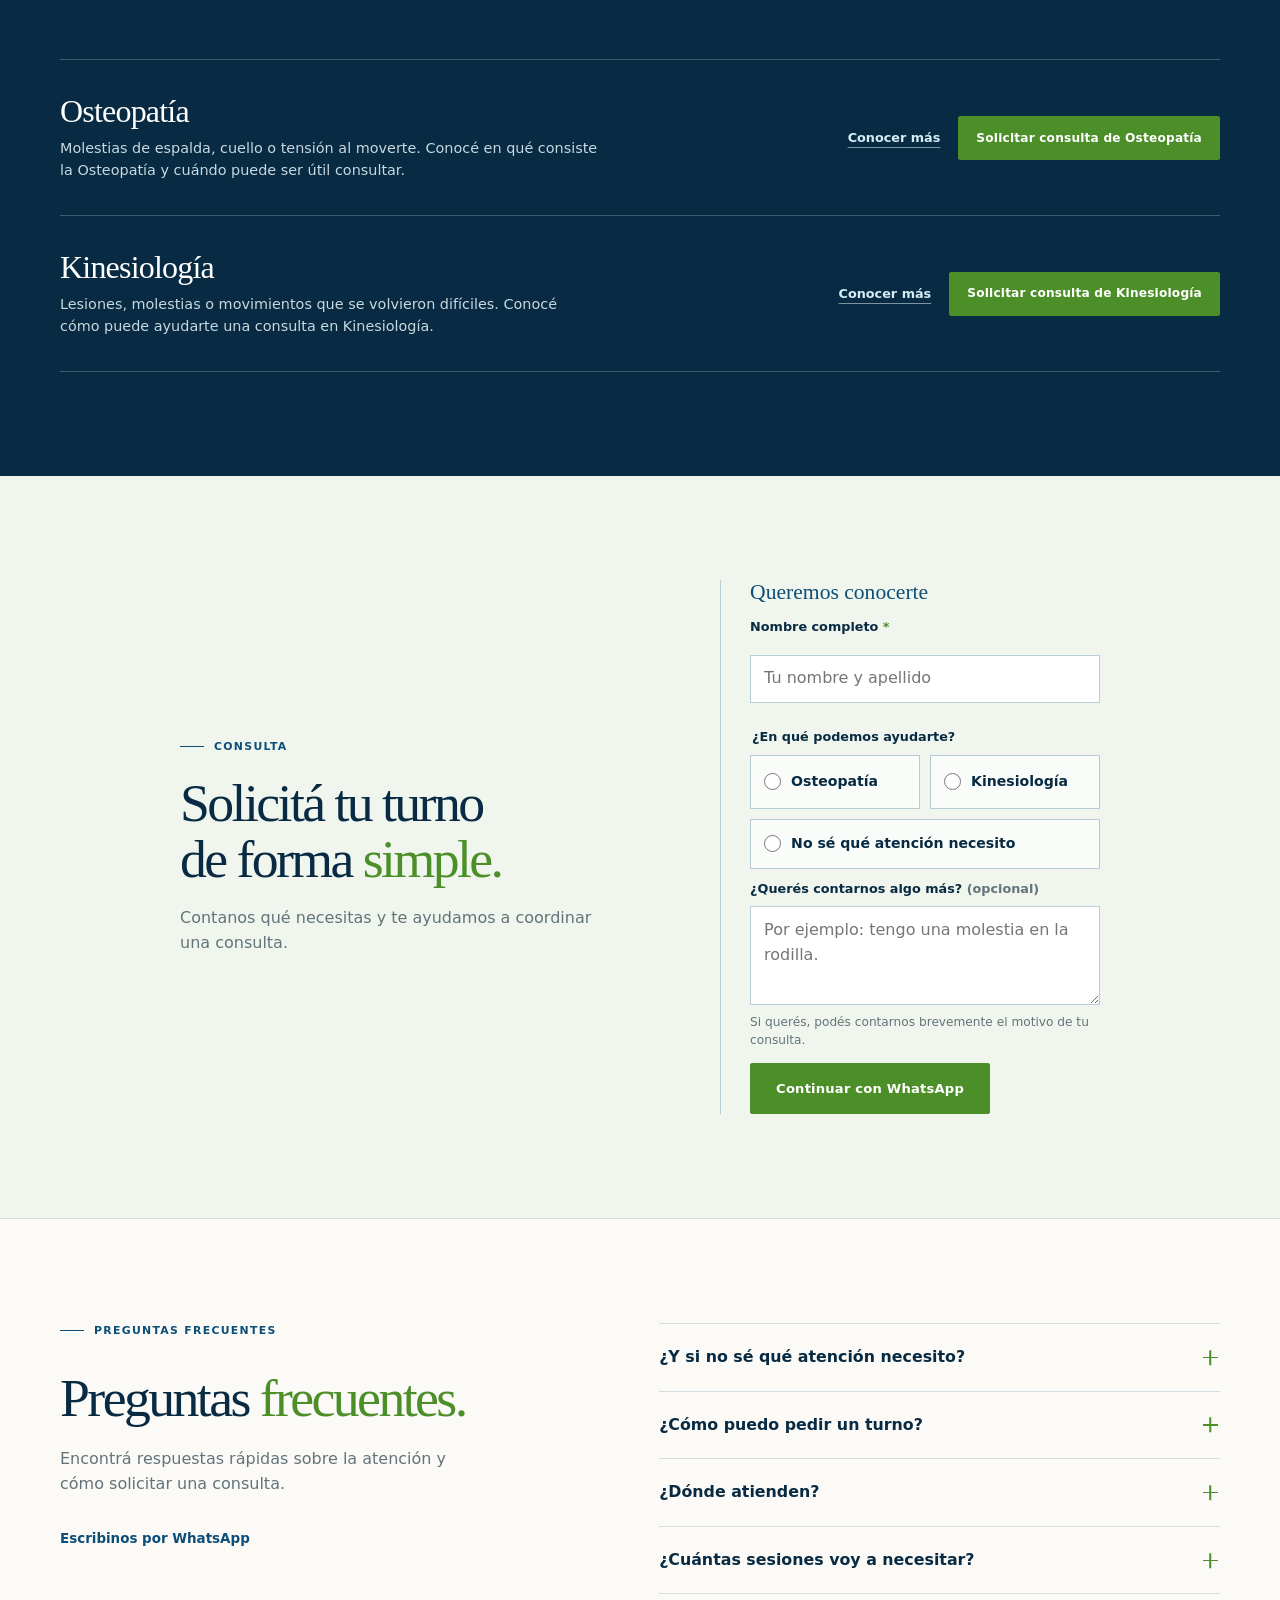
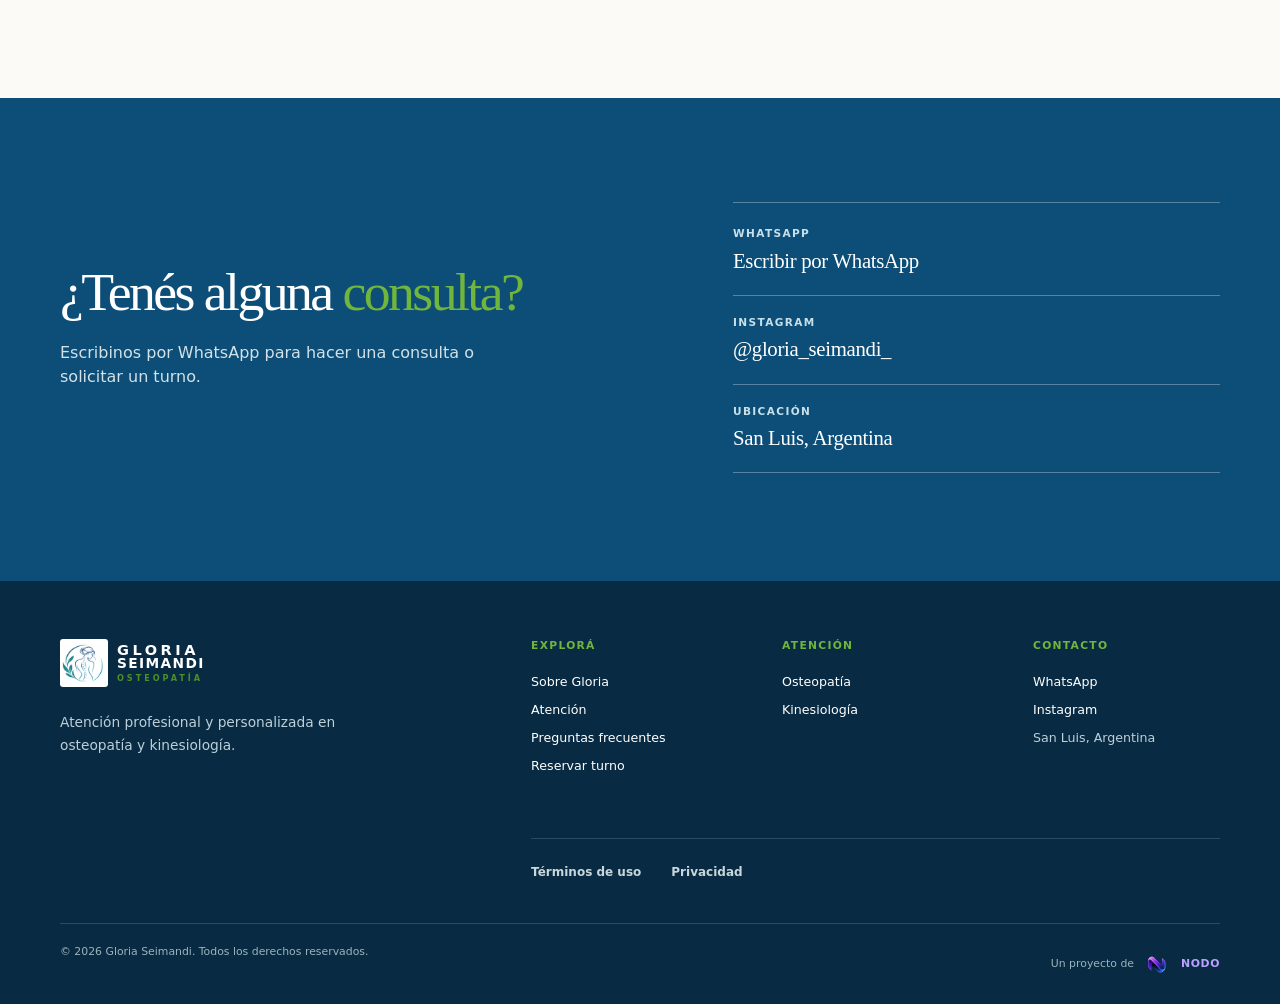
==== commit 315383eb: "feat: mejorar experiencia de pacientes, reservas y SEO de Gloria" ====
--- a/index.html
+++ b/index.html
@@ -97,12 +97,12 @@
           <div class="hero-copy reveal">
             <p class="eyebrow"><span></span> Atención profesional y cercana</p>
             <h1 id="hero-title">Tu bienestar,<br /><em>en movimiento.</em></h1>
-            <p class="hero-intro">Osteopatía y Kinesiología en San Luis, con una atención cercana y profesional para quienes buscan cuidar su salud y mejorar su movilidad.</p>
+            <p class="hero-intro">¿Hay algo que te molesta o te cuesta hacer como antes? Estamos para escucharte. Conocé la atención de Gloria Seimandi en Osteopatía y Kinesiología.</p>
             <div class="hero-actions">
-              <a class="button" href="#reservas">Reservar turno</a>
+              <a class="button" href="#reservas">Solicitar consulta</a>
               <a class="text-link" href="#sobre-gloria">Conocé el espacio</a>
             </div>
-            <p class="hero-note"><span class="note-dot"></span> Elegí un área de atención y consultá disponibilidad por WhatsApp</p>
+            <p class="hero-note"><span class="note-dot"></span> Elegí un área de atención o pedí orientación por WhatsApp</p>
           </div>
           <div class="hero-visual reveal">
             <div class="image-shape">
@@ -125,20 +125,16 @@
           </div>
           <div class="about-content">
             <div class="about-heading">
-              <h2 id="about-title">Conocé a Gloria Seimandi</h2>
+              <h2 id="about-title">Gloria Seimandi</h2>
             </div>
             <div class="about-details">
-              <p class="lead">Cada persona llega con una situación distinta. Por eso, lo primero es escuchar.</p>
-              <div class="about-copy">
-                <p>Gloria Seimandi desarrolla su práctica desde la osteopatía y la kinesiología, con una formación que integra el estudio del cuerpo y la actividad física.</p>
-                <p>La información que compartís ayuda a comprender el motivo de tu consulta.</p>
-              </div>
+              <p class="lead">Una molestia que no se va. Algo que antes hacías sin pensar y ahora te cuesta. Detrás de cada consulta hay una historia que merece ser escuchada.</p>
               <ul class="credentials" aria-label="Formación profesional de Gloria">
                 <li>Licenciada en Kinesiología y Fisioterapia</li>
                 <li>Osteopatía C.O.</li>
                 <li>Profesora en Educación Física</li>
               </ul>
-              <div class="about-availability"><a class="button button-small" href="#reservas">Solicitar turno</a></div>
+              <div class="about-availability"><a class="button button-small" href="#reservas">Queremos escucharte</a></div>
             </div>
           </div>
         </div>
@@ -149,21 +145,21 @@
           <div class="services-heading">
             <div class="section-label section-label-light"><p>Áreas de atención</p></div>
             <h2 id="services-title">Osteopatía y <em>Kinesiología.</em></h2>
-            <p>Conocé cada área y elegí la que mejor se relaciona con tu motivo de consulta.</p>
+            <p>Conocé nuestras especialidades. Y si no sabes cuál elegir, escribinos. Te ayudamos a dar el primer paso.</p>
           </div>
           <div class="service-list">
             <article class="service-item">
-              <div class="service-copy"><h3>Osteopatía</h3><p>Una mirada sobre la relación entre la estructura corporal, la función y el motivo de consulta.</p></div>
+              <div class="service-copy"><h3>Osteopatía</h3><p>Molestias de espalda, cuello o tensión al moverte. Conocé en qué consiste la Osteopatía y cuándo puede ser útil consultar.</p></div>
               <div class="service-actions">
                 <a class="service-link" href="osteopatia/">Conocer más</a>
-                <a class="button button-service" href="#reservas" data-service="osteopatia">Reservar Osteopatía</a>
+                <a class="button button-service" href="#reservas" data-service="osteopatia">Solicitar consulta de Osteopatía</a>
               </div>
             </article>
             <article class="service-item">
-              <div class="service-copy"><h3>Kinesiología</h3><p>Atención orientada al movimiento y la funcionalidad, de acuerdo con la evaluación profesional.</p></div>
+              <div class="service-copy"><h3>Kinesiología</h3><p>Lesiones, molestias o movimientos que se volvieron difíciles. Conocé cómo puede ayudarte una consulta en Kinesiología.</p></div>
               <div class="service-actions">
                 <a class="service-link" href="kinesiologia/">Conocer más</a>
-                <a class="button button-service" href="#reservas" data-service="kinesiologia">Reservar Kinesiología</a>
+                <a class="button button-service" href="#reservas" data-service="kinesiologia">Solicitar consulta de Kinesiología</a>
               </div>
             </article>
           </div>
@@ -173,21 +169,40 @@
       <section id="reservas" class="appointment section-space" aria-labelledby="appointment-title">
         <div class="page-shell appointment-layout">
           <div class="appointment-copy appointment-intro">
-            <div class="section-label"><p>Turnos</p></div>
-            <h2 id="appointment-title">Solicitá un turno de forma <em>simple.</em></h2>
-            <p>Elegí el servicio y continuá tu consulta por WhatsApp.</p>
+            <div class="section-label"><p>Consulta</p></div>
+            <h2 id="appointment-title">Solicitá tu turno de forma <em>simple.</em></h2>
+            <p>Contanos qué necesitas y te ayudamos a coordinar una consulta.</p>
           </div>
           <form class="booking-form" data-booking-form novalidate>
-            <fieldset>
-              <legend>Servicio seleccionado</legend>
-              <div class="booking-options">
-                <label><input type="radio" name="service" value="osteopatia" checked /> <span>Osteopatía</span></label>
-                <label><input type="radio" name="service" value="kinesiologia" /> <span>Kinesiología</span></label>
-              </div>
-            </fieldset>
-            <label class="booking-name" for="booking-name">Nombre <span>(opcional)</span></label>
-            <input id="booking-name" name="name" type="text" autocomplete="name" maxlength="80" />
-            <button class="button button-green" type="submit">Enviar consulta por WhatsApp</button>
+            <p class="booking-progress" data-booking-progress aria-live="polite" hidden>Paso 1 de 2</p>
+            <div class="booking-step" data-booking-step="1">
+              <p class="booking-step-title">Queremos conocerte</p>
+              <label class="booking-name" for="booking-name">Nombre completo <span aria-hidden="true">*</span></label>
+              <input class="booking-name-input" id="booking-name" name="name" type="text" autocomplete="name" placeholder="Tu nombre y apellido" aria-describedby="booking-name-error" required />
+              <p class="booking-error" id="booking-name-error" aria-live="polite" hidden></p>
+              <button class="button button-green booking-continue" type="button" data-booking-next hidden>Continuar</button>
+            </div>
+            <div class="booking-step" data-booking-step="2">
+              <fieldset aria-describedby="booking-service-error">
+                <legend>¿En qué podemos ayudarte?</legend>
+                <div class="booking-options">
+                  <label><input type="radio" name="service" value="osteopatia" required /> <span>Osteopatía</span></label>
+                  <label><input type="radio" name="service" value="kinesiologia" /> <span>Kinesiología</span></label>
+                  <label><input type="radio" name="service" value="orientacion" /> <span>No sé qué atención necesito</span></label>
+                </div>
+              </fieldset>
+              <p class="booking-error" id="booking-service-error" aria-live="polite" hidden></p>
+              <div class="booking-comment">
+                <label for="booking-comment">¿Querés contarnos algo más? <span>(opcional)</span></label>
+                <textarea id="booking-comment" name="comment" rows="3" maxlength="360" placeholder="Por ejemplo: tengo una molestia en la rodilla." aria-describedby="booking-comment-help"></textarea>
+                <p class="booking-help" id="booking-comment-help">Si querés, podés contarnos brevemente el motivo de tu consulta.<span class="visually-hidden"> Máximo 360 caracteres.</span></p>
+              </div>
+              <div class="booking-actions">
+                <button class="booking-back" type="button" data-booking-back hidden>Atrás</button>
+                <button class="button button-green" type="submit" data-booking-submit hidden>Continuar con WhatsApp</button>
+              </div>
+            </div>
+            <noscript><p class="booking-no-script">Para solicitar una consulta, <a href="https://wa.me/5492664921564?text=Hola%2C%20quisiera%20realizar%20una%20consulta." target="_blank" rel="noreferrer">escribinos por WhatsApp</a>.</p></noscript>
           </form>
         </div>
       </section>
@@ -197,14 +212,14 @@
           <div class="faq-intro">
             <div class="section-label"><p>Preguntas frecuentes</p></div>
             <h2 id="faq-title">Preguntas <em>frecuentes.</em></h2>
-            <p>Encontrá respuestas rápidas sobre las áreas actuales y la forma de consultar disponibilidad.</p>
+            <p>Encontrá respuestas rápidas sobre la atención y cómo solicitar una consulta.</p>
             <a class="text-link" href="#reservas">Escribinos por WhatsApp</a>
           </div>
           <div class="faq-list">
-            <details><summary>¿Cómo solicito un turno?<span aria-hidden="true"></span></summary><p>Elegí Osteopatía o Kinesiología en la sección de turnos. Luego se abrirá WhatsApp con tu consulta lista para enviar.</p></details>
-            <details><summary>¿Qué áreas de atención están disponibles?<span aria-hidden="true"></span></summary><p>Actualmente podés consultar por Osteopatía o Kinesiología. Encontrarás una explicación breve de cada propuesta en la sección de atención.</p></details>
-            <details><summary>¿Dónde se realiza la atención?<span aria-hidden="true"></span></summary><p>San Luis, Argentina.</p></details>
-            <details><summary>¿Qué información puedo enviar antes de mi consulta?<span aria-hidden="true"></span></summary><p>Podés contar brevemente el motivo de tu consulta. Si tenés estudios o antecedentes relevantes, compartí esa información al coordinar para confirmar qué conviene llevar.</p></details>
+            <details><summary>¿Y si no sé qué atención necesito?<span aria-hidden="true"></span></summary><p>No pasa nada. Elegí esa opción al solicitar tu consulta y contanos brevemente qué te preocupa.</p></details>
+            <details><summary>¿Cómo puedo pedir un turno?<span aria-hidden="true"></span></summary><p>Completá tu nombre, elegí una opción y continuá por WhatsApp. Te ayudamos a coordinarlo.</p></details>
+            <details><summary>¿Dónde atienden?<span aria-hidden="true"></span></summary><p>En San Luis, Argentina. Al coordinar tu turno te compartimos la información del lugar.</p></details>
+            <details><summary>¿Cuántas sesiones voy a necesitar?<span aria-hidden="true"></span></summary><p>Depende de cada situación. No se puede definir una cantidad sin una evaluación profesional.</p></details>
           </div>
         </div>
       </section>
@@ -213,7 +228,7 @@
         <div class="page-shell contact-layout">
           <div class="contact-copy">
             <h2 id="contact-title">¿Tenés alguna <em>consulta?</em></h2>
-            <p>Escribinos por WhatsApp para consultar por la atención o coordinar un turno.</p>
+            <p>Escribinos por WhatsApp para hacer una consulta o solicitar un turno.</p>
           </div>
           <address class="contact-details">
             <a href="https://wa.me/5492664921564?text=Hola%2C%20quisiera%20realizar%20una%20consulta." target="_blank" rel="noreferrer"><span>WhatsApp</span><strong>Escribir por WhatsApp</strong></a>
@@ -241,10 +256,19 @@
       <div class="page-shell footer-bottom"><span>© <span data-year></span> Gloria Seimandi. Todos los derechos reservados.</span><span class="nodo-credit">Un proyecto de <a href="https://nododigital.com.ar/" target="_blank" rel="noreferrer" aria-label="NODO Digital"><img class="nodo-credit-mark" src="assets/nodo-transparente-96.png" srcset="assets/nodo-transparente-64.png 64w, assets/nodo-transparente-96.png 96w" sizes="38px" width="96" height="96" alt="" /><span>NODO</span></a></span></div>
     </footer>
 
-    <a class="whatsapp-float" href="https://wa.me/5492664921564?text=Hola%20Gloria%2C%20%C2%BFc%C3%B3mo%20est%C3%A1s%3F%20Quer%C3%ADa%20consultarte%20por%20un%20turno." target="_blank" rel="noreferrer" aria-label="Escribir a Gloria por WhatsApp">
-      <svg aria-hidden="true" viewBox="0 0 448 512"><path d="M380.9 97.1C339 55.1 283.2 32 223.9 32c-122.4 0-222 99.6-222 222 0 39.1 10.2 77.3 29.6 111L0 480l117.7-30.9c32.4 17.7 68.9 27 106.1 27h.1c122.3 0 224.1-99.6 224.1-222 0-59.3-25.2-115-67.1-157zm-157 341.6c-33.2 0-65.7-8.9-94-25.7l-6.7-4-69.8 18.3L72 359.2l-4.4-7c-18.5-29.4-28.2-63.3-28.2-98.2 0-101.7 82.8-184.5 184.6-184.5 49.3 0 95.6 19.2 130.4 54.1 34.8 34.9 56.2 81.2 56.1 130.5 0 101.8-84.9 184.6-186.6 184.6zm101.4-138c-5.5-2.8-32.8-16.2-37.9-18-5.1-1.9-8.8-2.8-12.5 2.8s-14.3 18-17.6 21.8c-3.2 3.7-6.5 4.2-12 1.4-32.6-16.3-54-29.1-75.5-66-5.7-9.8 5.7-9.1 16.3-30.3 1.8-3.7.9-6.9-.5-9.7-1.4-2.8-12.5-30.1-17.1-41.2-4.5-10.8-9.1-9.3-12.5-9.5-3.2-.2-6.9-.2-10.6-.2-3.7 0-9.7 1.4-14.8 6.9-5.1 5.6-19.4 19-19.4 46.3s19.9 53.7 22.6 57.4c2.8 3.7 39.1 59.7 94.8 83.8 13.2 5.7 23.5 9.1 31.5 11.7 13.2 4.2 25.2 3.6 34.7 2.2 10.6-1.6 32.8-13.4 37.4-26.4 4.6-13 4.6-24.1 3.2-26.4-1.3-2.5-5-3.9-10.5-6.6z" /></svg>
-      <span>WhatsApp</span>
-    </a>
+    <div class="whatsapp-contact" data-whatsapp-contact>
+      <aside class="whatsapp-assist" data-whatsapp-assist aria-label="Mensaje de ayuda para contactar por WhatsApp">
+        <button class="whatsapp-assist-close" type="button" data-whatsapp-assist-close aria-label="Cerrar mensaje de ayuda"><span aria-hidden="true">×</span></button>
+        <a href="https://wa.me/5492664921564?text=Hola%2C%20tengo%20una%20molestia%20y%20quisiera%20hacer%20una%20consulta." target="_blank" rel="noreferrer" aria-label="Escribir por WhatsApp con una consulta general">
+          <span>¿Tenes alguna molestia o no sabes qué atención necesitas?</span>
+          <strong>Contanos, estamos para ayudarte.</strong>
+        </a>
+      </aside>
+      <a class="whatsapp-float" href="https://wa.me/5492664921564?text=Hola%20Gloria%2C%20%C2%BFc%C3%B3mo%20est%C3%A1s%3F%20Quer%C3%ADa%20consultarte%20por%20un%20turno." target="_blank" rel="noreferrer" aria-label="Escribir a Gloria por WhatsApp">
+        <svg aria-hidden="true" viewBox="0 0 448 512"><path d="M380.9 97.1C339 55.1 283.2 32 223.9 32c-122.4 0-222 99.6-222 222 0 39.1 10.2 77.3 29.6 111L0 480l117.7-30.9c32.4 17.7 68.9 27 106.1 27h.1c122.3 0 224.1-99.6 224.1-222 0-59.3-25.2-115-67.1-157zm-157 341.6c-33.2 0-65.7-8.9-94-25.7l-6.7-4-69.8 18.3L72 359.2l-4.4-7c-18.5-29.4-28.2-63.3-28.2-98.2 0-101.7 82.8-184.5 184.6-184.5 49.3 0 95.6 19.2 130.4 54.1 34.8 34.9 56.2 81.2 56.1 130.5 0 101.8-84.9 184.6-186.6 184.6zm101.4-138c-5.5-2.8-32.8-16.2-37.9-18-5.1-1.9-8.8-2.8-12.5 2.8s-14.3 18-17.6 21.8c-3.2 3.7-6.5 4.2-12 1.4-32.6-16.3-54-29.1-75.5-66-5.7-9.8 5.7-9.1 16.3-30.3 1.8-3.7.9-6.9-.5-9.7-1.4-2.8-12.5-30.1-17.1-41.2-4.5-10.8-9.1-9.3-12.5-9.5-3.2-.2-6.9-.2-10.6-.2-3.7 0-9.7 1.4-14.8 6.9-5.1 5.6-19.4 19-19.4 46.3s19.9 53.7 22.6 57.4c2.8 3.7 39.1 59.7 94.8 83.8 13.2 5.7 23.5 9.1 31.5 11.7 13.2 4.2 25.2 3.6 34.7 2.2 10.6-1.6 32.8-13.4 37.4-26.4 4.6-13 4.6-24.1 3.2-26.4-1.3-2.5-5-3.9-10.5-6.6z" /></svg>
+        <span>WhatsApp</span>
+      </a>
+    </div>
 
     <script src="script.js"></script>
   </body>
--- a/styles.css
+++ b/styles.css
@@ -94,8 +94,8 @@
 .about-copy { max-width: 590px; }
 .about-copy p { color: #50626a; font-size: .94rem; line-height: 1.75; }
 .about-copy p + p { margin-top: 13px; }
-.credentials { display: grid; max-width: 540px; margin: 30px 0 25px; padding: 0; border-top: 1px solid var(--line); list-style: none; }
-.credentials li { padding: 10px 0; border-bottom: 1px solid var(--line); color: var(--blue-800); font-size: .84rem; font-weight: 750; line-height: 1.35; }
+.credentials { display: grid; gap: 8px; max-width: 540px; margin: 30px 0 25px; padding: 0; list-style: none; }
+.credentials li { display: flex; min-height: 50px; align-items: center; padding: 12px 16px; border: 1px solid rgba(13,78,120,.16); color: var(--blue-800); background: rgba(255,255,255,.52); font-size: .84rem; font-weight: 750; line-height: 1.35; }
 .about-trajectory { display: grid; gap: 2px; width: min(100%, 320px); margin: 0; padding: 12px 15px 11px; border: 0; color: var(--white); background: var(--blue-800); box-shadow: inset 0 2px 0 var(--green-500); }
 .trajectory-value { margin: 0; color: var(--white); font-family: var(--display); font-size: clamp(2.35rem, 3.4vw, 2.8rem); font-weight: 400; letter-spacing: -.055em; line-height: .9; }
 .trajectory-value span { color: var(--green-500); font-size: .52em; letter-spacing: -.015em; }
@@ -133,19 +133,38 @@
 .appointment h2 { max-width: 470px; margin-bottom: 0; }
 .appointment-copy > p:not(.eyebrow) { max-width: 430px; margin: 18px 0 0; color: var(--muted); }
 .appointment .section-label { margin-bottom: 19px; }
-.booking-form { display: grid; gap: 15px; width: 100%; max-width: 410px; margin: 0; padding-left: 29px; border-left: 1px solid rgba(13,78,120,.24); }
+.booking-form { display: grid; gap: 24px; width: 100%; max-width: 410px; margin: 0; padding-left: 29px; border-left: 1px solid rgba(13,78,120,.24); }
+.booking-step { display: grid; gap: 10px; }
+.booking-step[hidden] { display: none; }
+.booking-progress { display: none; margin: 0; color: var(--blue-800); font-size: .75rem; font-weight: 800; }
+.booking-step-title { margin: 0 0 2px; color: var(--blue-800); font-family: var(--display); font-size: 1.35rem; line-height: 1.15; }
 .booking-form fieldset { min-width: 0; margin: 0; padding: 0; border: 0; }
-.booking-form legend, .booking-name { display: block; margin-bottom: 8px; color: var(--blue-950); font-size: .8rem; font-weight: 800; }
-.booking-name { margin-top: 3px; }
-.booking-name span { color: var(--muted); font-weight: 600; }
+.booking-form legend, .booking-name, .booking-comment label { display: block; margin-bottom: 8px; color: var(--blue-950); font-size: .8rem; font-weight: 800; }
+.booking-name, .booking-comment label { margin-top: 0; }
+.booking-name span { color: var(--green-700); }
+.booking-comment label span { color: var(--muted); font-weight: 600; }
+.booking-help, .booking-error { margin: 0; font-size: .76rem; line-height: 1.5; }
+.booking-help { color: var(--muted); }
+.booking-error { color: #8a321f; font-weight: 700; }
 .booking-options { display: grid; grid-template-columns: repeat(2, minmax(0, 1fr)); gap: 10px; }
 .booking-options label { display: flex; min-height: 54px; align-items: center; gap: 10px; padding: 10px 13px; border: 1px solid rgba(13,78,120,.28); color: var(--blue-950); background: rgba(255,255,255,.66); cursor: pointer; font-size: .88rem; font-weight: 750; transition: border-color .2s ease, background .2s ease, box-shadow .2s ease; }
+.booking-options label:last-child { grid-column: 1 / -1; min-height: 50px; }
 .booking-options input { width: 17px; height: 17px; margin: 0; accent-color: var(--green-700); }
 .booking-options label:has(input:checked) { border-color: var(--green-700); background: var(--white); box-shadow: inset 0 0 0 1px var(--green-700); }
 .booking-options label:hover { border-color: var(--green-700); }
-.booking-form > input { min-height: 48px; width: 100%; padding: 0 13px; border: 1px solid rgba(13,78,120,.28); border-radius: 0; color: var(--ink); background: var(--white); font: inherit; }
-.booking-form > input:focus-visible { outline: 3px solid #80c948; outline-offset: 2px; }
-.booking-form .button-green { width: max-content; margin-top: 5px; }
+.booking-options label:has(input:focus-visible) { outline: 3px solid #80c948; outline-offset: 2px; }
+.booking-name-input, .booking-comment textarea { width: 100%; border: 1px solid rgba(13,78,120,.28); border-radius: 0; color: var(--ink); background: var(--white); font: inherit; }
+.booking-name-input { min-height: 48px; padding: 0 13px; }
+.booking-comment textarea { min-height: 96px; padding: 11px 13px; resize: vertical; }
+.booking-name-input:focus-visible, .booking-comment textarea:focus-visible { outline: 3px solid #80c948; outline-offset: 2px; }
+.booking-actions { display: flex; align-items: center; gap: 17px; margin-top: 4px; }
+.booking-form .button-green { width: max-content; margin-top: 0; }
+.booking-continue, .booking-back { display: none; }
+.booking-back { padding: 0; border: 0; color: var(--blue-800); background: transparent; font: inherit; font-size: .84rem; font-weight: 750; text-decoration: underline; text-underline-offset: 3px; cursor: pointer; }
+.booking-back:hover { color: var(--green-700); }
+.booking-back:focus-visible { outline: 3px solid #80c948; outline-offset: 3px; }
+.booking-no-script { margin: 0; color: var(--muted); font-size: .82rem; line-height: 1.6; }
+.booking-no-script a { color: var(--blue-800); font-weight: 800; }
 .button-green { margin-top: 13px; border-color: var(--green-700); background: var(--green-700); }
 .button-green:hover { background: #39731d; }
 
@@ -239,11 +258,20 @@
 .nodo-credit a { gap: 4px; color: var(--nodo-violet); font-weight: 800; letter-spacing: .055em; }
 .nodo-credit a:hover { color: var(--nodo-violet-hover); }
 .nodo-credit-mark { width: 38px; height: 38px; object-fit: contain; }
-.whatsapp-float { position: fixed; z-index: 16; right: max(28px, env(safe-area-inset-right)); bottom: max(30px, env(safe-area-inset-bottom)); display: inline-flex; width: 50px; height: 50px; align-items: center; justify-content: center; border: 1px solid rgba(255,255,255,.8); border-radius: 50%; color: var(--white); background: #2a9b4a; box-shadow: 0 8px 24px rgba(7,45,32,.25); transition: transform .2s ease, background .2s ease; }
+.whatsapp-contact { position: fixed; z-index: 16; right: max(28px, env(safe-area-inset-right)); bottom: max(30px, env(safe-area-inset-bottom)); display: grid; justify-items: end; gap: 10px; pointer-events: none; }
+.whatsapp-assist { position: relative; width: min(292px, calc(100vw - 56px)); color: var(--blue-950); background: var(--white); box-shadow: 0 8px 24px rgba(7,45,32,.18); opacity: 1; transform: translateY(0); transition: opacity .2s ease, transform .2s ease, visibility 0s linear; pointer-events: auto; }
+.whatsapp-assist > a { display: grid; gap: 5px; padding: 13px 42px 13px 14px; border: 1px solid rgba(13,78,120,.2); border-left: 3px solid var(--green-500); color: inherit; font-size: .76rem; line-height: 1.42; }
+.whatsapp-assist > a > span { color: var(--blue-800); font-weight: 750; }
+.whatsapp-assist > a > strong { color: var(--green-700); font-size: .72rem; line-height: 1.35; }
+.whatsapp-assist > a:hover > strong { text-decoration: underline; text-underline-offset: 3px; }
+.whatsapp-assist-close { position: absolute; z-index: 1; top: 4px; right: 3px; display: grid; width: 34px; min-height: 34px; place-items: center; border: 0; color: var(--blue-800); background: transparent; cursor: pointer; }
+.whatsapp-assist-close span { font-size: 1.25rem; font-weight: 400; line-height: 1; }
+.whatsapp-assist.is-contextually-hidden, .whatsapp-assist.is-dismissed, .menu-is-open .whatsapp-contact { visibility: hidden; opacity: 0; transform: translateY(8px); pointer-events: none; transition: opacity .2s ease, transform .2s ease, visibility 0s linear .2s; }
+.whatsapp-float { position: relative; display: inline-flex; width: 50px; height: 50px; align-items: center; justify-content: center; border: 1px solid rgba(255,255,255,.8); border-radius: 50%; color: var(--white); background: #2a9b4a; box-shadow: 0 8px 24px rgba(7,45,32,.25); transition: transform .2s ease, background .2s ease, opacity .2s ease, visibility 0s linear; pointer-events: auto; }
 .whatsapp-float:hover { background: #167b33; transform: translateY(-3px); }
 .whatsapp-float svg { width: 24px; height: 24px; fill: currentColor; }
 .whatsapp-float span { display: none; }
-.whatsapp-float.is-contextually-hidden, .menu-is-open .whatsapp-float { visibility: hidden; pointer-events: none; }
+.whatsapp-float.is-contextually-hidden { visibility: hidden; opacity: 0; pointer-events: none; transition: opacity .2s ease, visibility 0s linear .2s; }
 
 :focus-visible { outline: 3px solid #80c948; outline-offset: 4px; }
 
@@ -305,12 +333,15 @@
   .about-profile, .about-content { display: contents; }
   .about-heading { order: 1; }
   .about-portrait { order: 2; align-self: center; width: min(100%, 300px); }
-  .about-trajectory { order: 3; align-self: center; width: min(100%, 300px); padding: 11px 14px 10px; }
+  .about-trajectory { grid-template-columns: 1fr; align-items: start; gap: 5px; order: 3; align-self: center; width: min(100%, 300px); padding: 14px 16px 13px; }
+  .trajectory-value { grid-column: auto; white-space: nowrap; }
+  .trajectory-description { grid-column: auto; max-width: none; min-width: 0; font-size: .72rem; line-height: 1.3; white-space: nowrap; }
   .about-details { order: 4; margin-top: 0; }
   .about-heading h2 { margin-top: 0; }
   .about-details .lead { margin-bottom: 21px; font-size: 1.32rem; }
   .about-copy p { font-size: .9rem; line-height: 1.7; }
   .credentials { margin: 25px 0 21px; }
+  .credentials li { min-height: 48px; padding: 11px 14px; font-size: .82rem; }
   .services-heading, .faq-layout, .contact-layout { grid-template-columns: 1fr; gap: 27px; }
   .services-heading > p { margin-top: -8px; }
   .service-list { margin-top: 43px; }
@@ -321,7 +352,13 @@
   .service-actions { gap: 13px; }
   .appointment-layout { grid-template-columns: 1fr; gap: 29px; max-width: none; }
   .booking-form { max-width: none; padding: 22px 0 0; border-top: 1px solid rgba(13,78,120,.24); border-left: 0; }
+  .booking-form[data-booking-enhanced="true"] { gap: 15px; }
+  .booking-form[data-booking-enhanced="true"] .booking-progress { display: block; }
+  .booking-form[data-booking-enhanced="true"] .booking-continue { display: inline-flex; width: 100%; justify-content: center; }
+  .booking-form[data-booking-enhanced="true"] .booking-back { display: inline-flex; min-height: 44px; align-items: center; }
+  .booking-form[data-booking-enhanced="true"] .booking-actions { display: grid; grid-template-columns: auto minmax(0, 1fr); gap: 15px; align-items: center; }
   .booking-options { grid-template-columns: 1fr; }
+  .booking-options label:last-child { grid-column: auto; }
   .booking-form .button-green { width: 100%; }
   .detail-hero-layout, .detail-layout, .detail-faq-layout, .detail-cta-layout, .service-cross-nav-layout, .legal-layout { grid-template-columns: 1fr; gap: 28px; }
   .service-page-main .detail-content { padding-block: 62px; }
@@ -345,7 +382,10 @@
   .footer-legal { grid-column: 1 / -1; gap: 22px; padding-top: 20px; }
   .footer-bottom { flex-direction: column; gap: 6px; padding: 17px 0 32px; }
   .nodo-credit-mark { width: 36px; height: 36px; }
-  .whatsapp-float { right: max(16px, calc(env(safe-area-inset-right) + 16px)); bottom: max(16px, calc(env(safe-area-inset-bottom) + 16px)); width: 44px; height: 44px; }
+  .whatsapp-contact { right: max(16px, calc(env(safe-area-inset-right) + 16px)); bottom: max(16px, calc(env(safe-area-inset-bottom) + 16px)); gap: 8px; }
+  .whatsapp-assist { width: min(282px, calc(100vw - 32px)); }
+  .whatsapp-assist > a { padding: 12px 40px 12px 13px; }
+  .whatsapp-float { width: 44px; height: 44px; }
   .whatsapp-float svg { width: 22px; height: 22px; }
 }
 
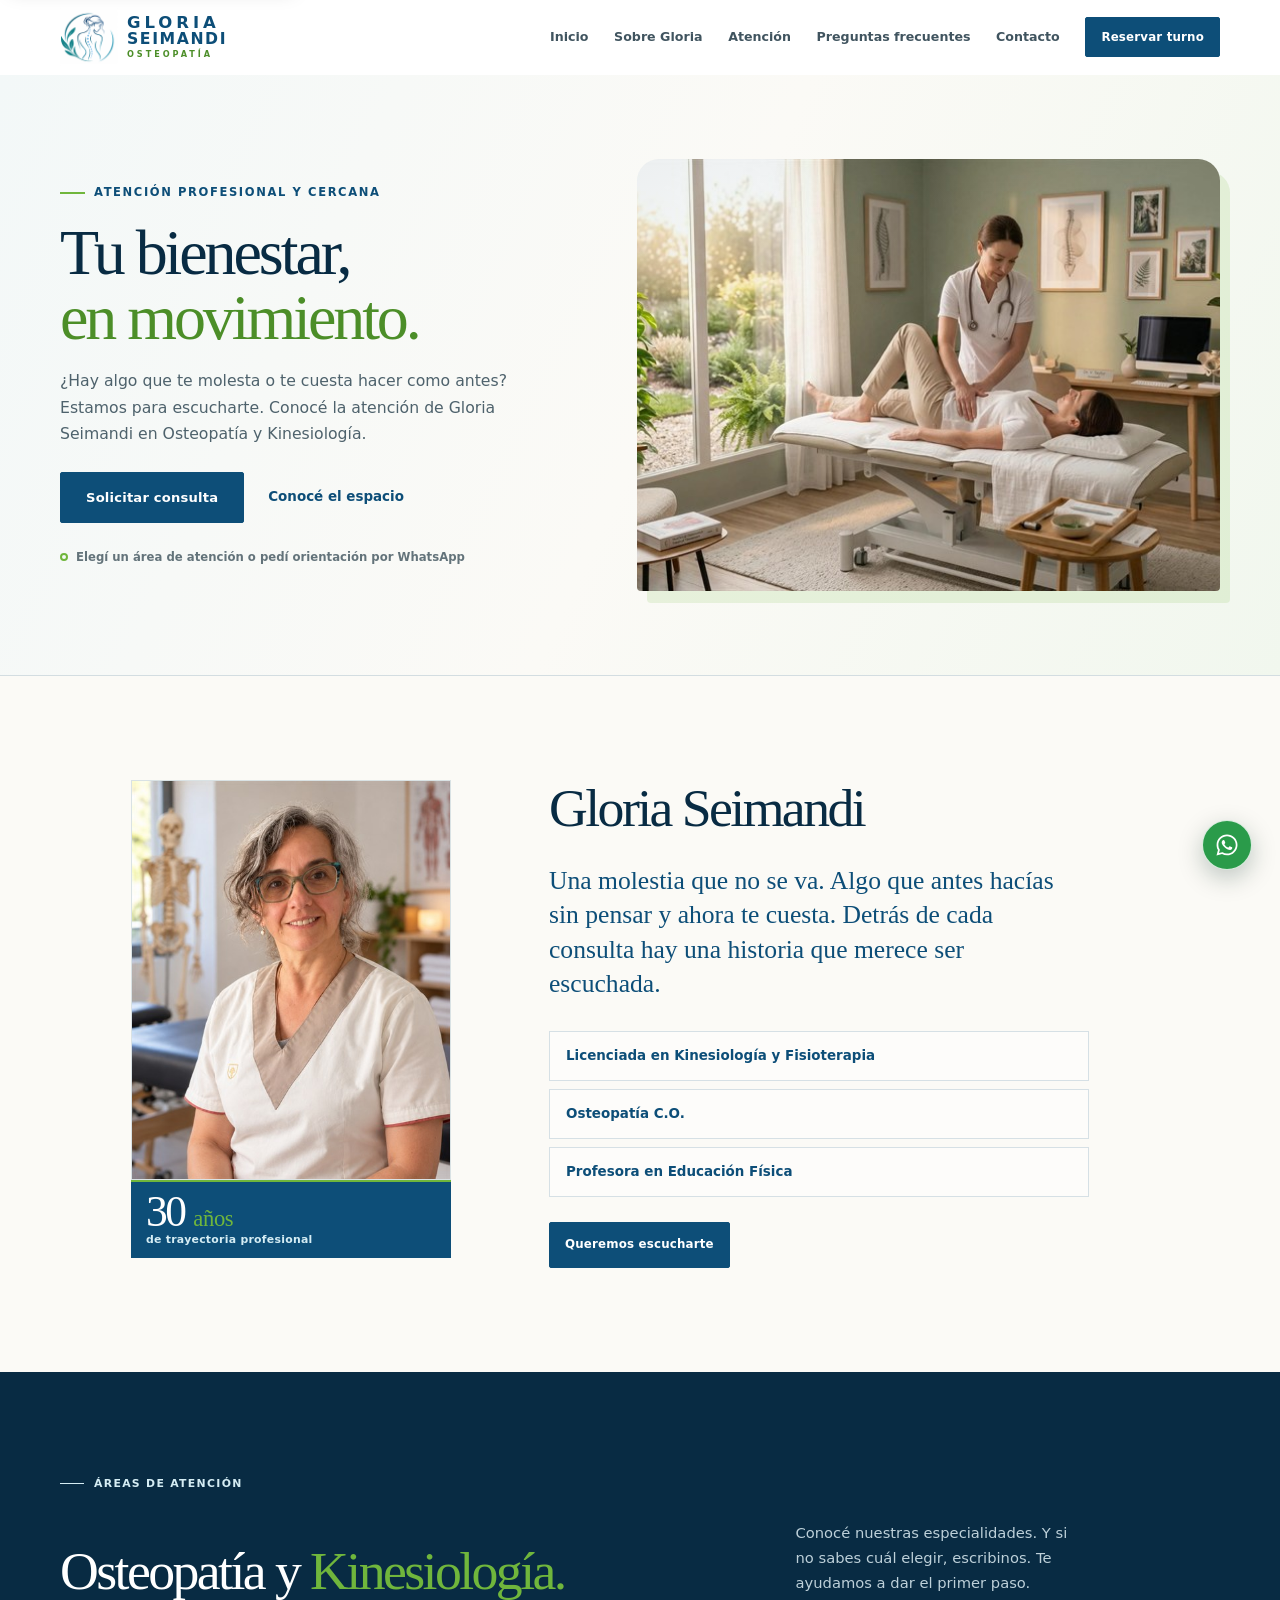
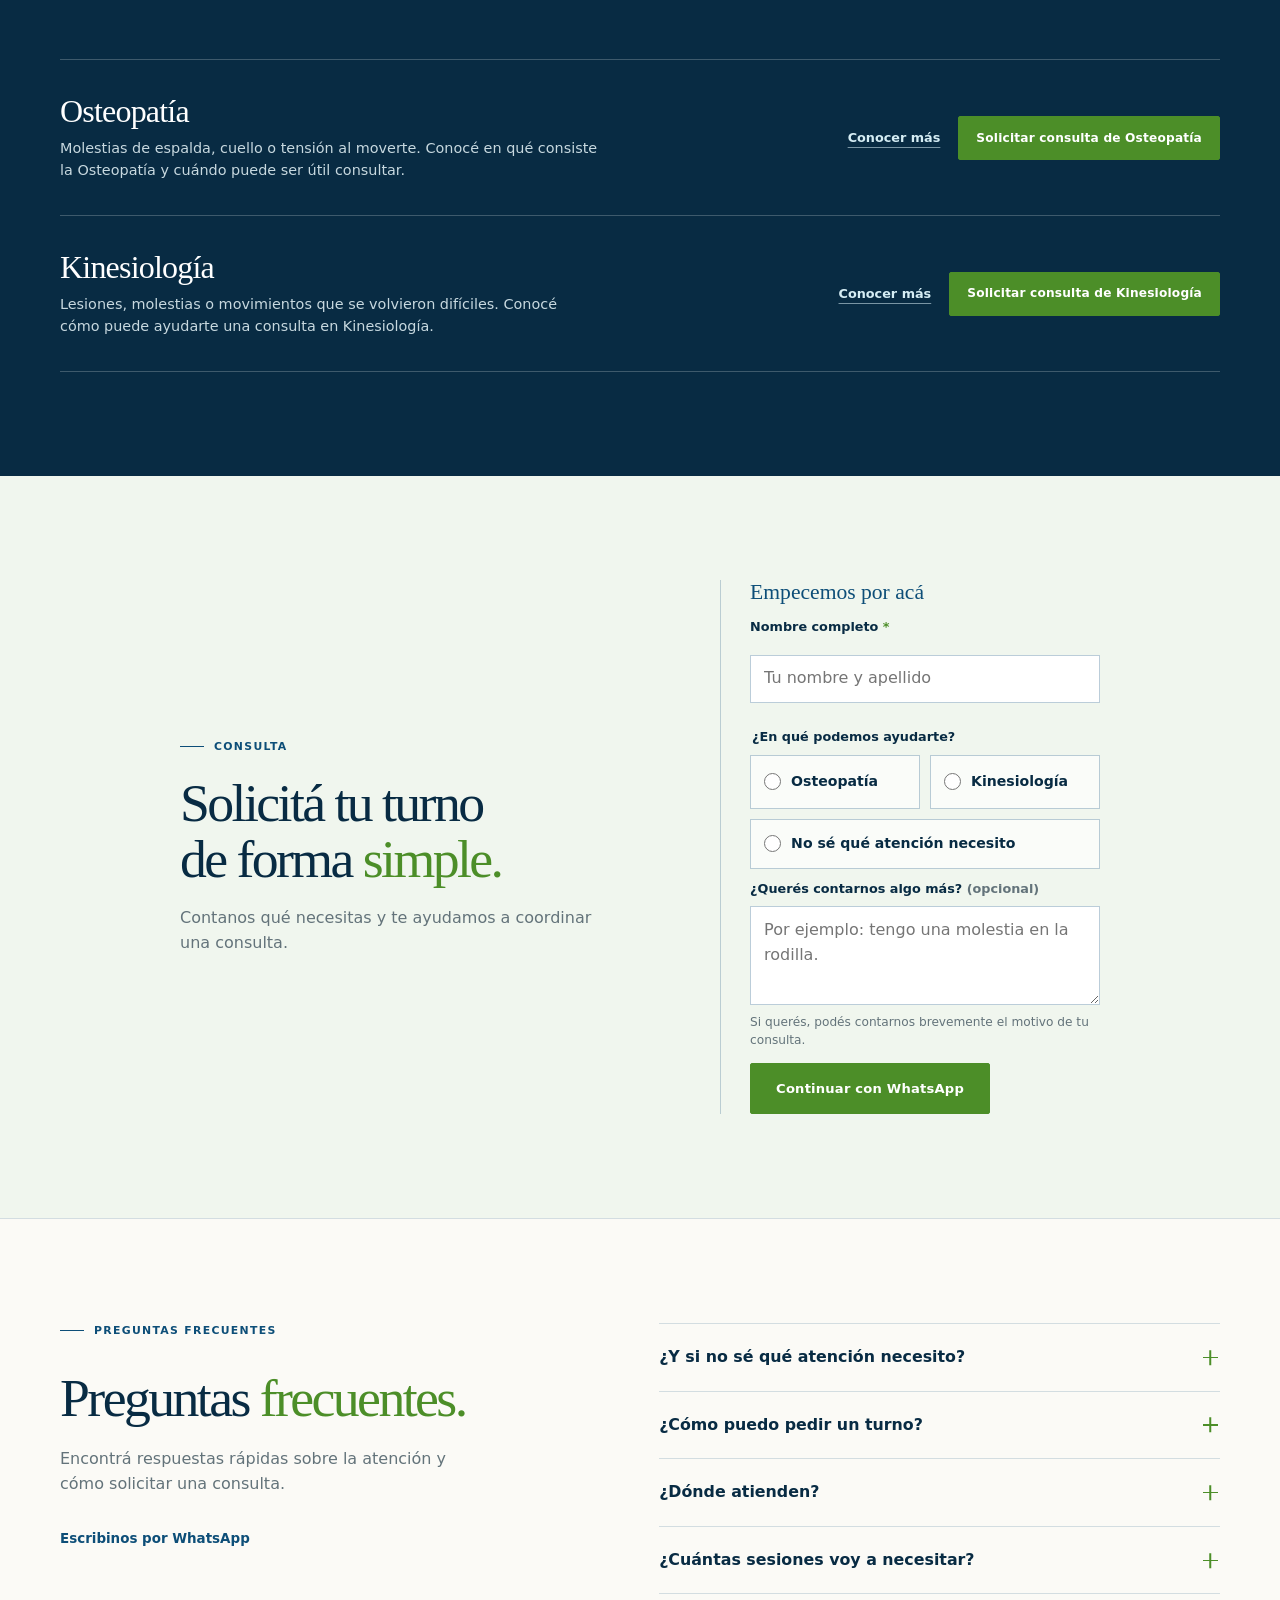
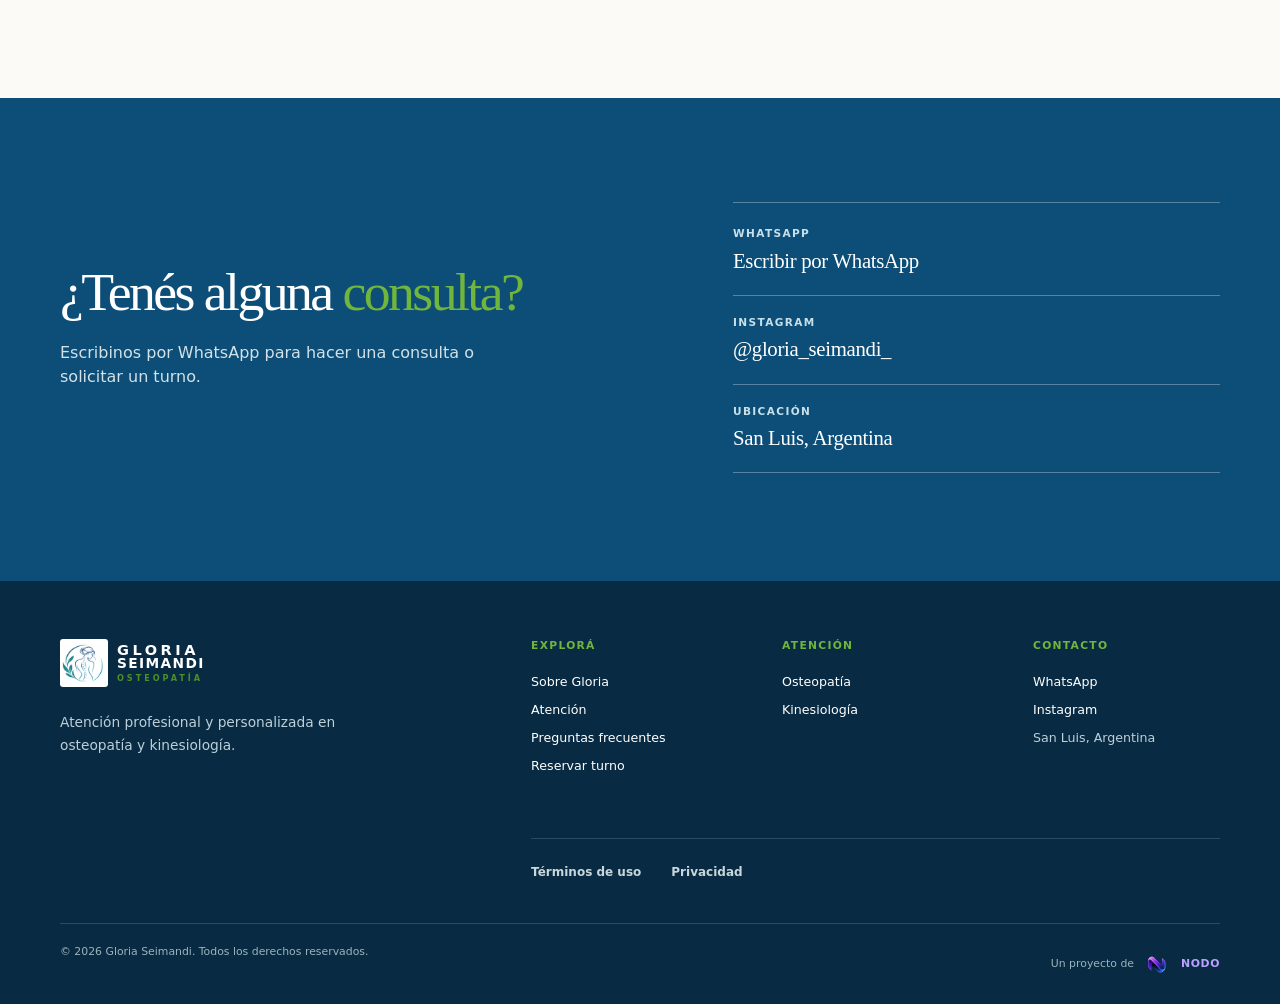
==== commit 6e801a66: "fix: mejorar formulario y WhatsApp flotante de Gloria" ====
--- a/index.html
+++ b/index.html
@@ -176,7 +176,7 @@
           <form class="booking-form" data-booking-form novalidate>
             <p class="booking-progress" data-booking-progress aria-live="polite" hidden>Paso 1 de 2</p>
             <div class="booking-step" data-booking-step="1">
-              <p class="booking-step-title">Queremos conocerte</p>
+              <p class="booking-step-title">Empecemos por acá</p>
               <label class="booking-name" for="booking-name">Nombre completo <span aria-hidden="true">*</span></label>
               <input class="booking-name-input" id="booking-name" name="name" type="text" autocomplete="name" placeholder="Tu nombre y apellido" aria-describedby="booking-name-error" required />
               <p class="booking-error" id="booking-name-error" aria-live="polite" hidden></p>
@@ -259,9 +259,9 @@
     <div class="whatsapp-contact" data-whatsapp-contact>
       <aside class="whatsapp-assist" data-whatsapp-assist aria-label="Mensaje de ayuda para contactar por WhatsApp">
         <button class="whatsapp-assist-close" type="button" data-whatsapp-assist-close aria-label="Cerrar mensaje de ayuda"><span aria-hidden="true">×</span></button>
-        <a href="https://wa.me/5492664921564?text=Hola%2C%20tengo%20una%20molestia%20y%20quisiera%20hacer%20una%20consulta." target="_blank" rel="noreferrer" aria-label="Escribir por WhatsApp con una consulta general">
-          <span>¿Tenes alguna molestia o no sabes qué atención necesitas?</span>
-          <strong>Contanos, estamos para ayudarte.</strong>
+        <a href="https://wa.me/5492664921564?text=Hola%2C%20necesito%20orientaci%C3%B3n%20para%20una%20consulta." target="_blank" rel="noreferrer" aria-label="Escribir por WhatsApp para solicitar orientación">
+          <span>¿Necesitas orientacion para tu consulta?</span>
+          <strong>Contanos y te ayudamos.</strong>
         </a>
       </aside>
       <a class="whatsapp-float" href="https://wa.me/5492664921564?text=Hola%20Gloria%2C%20%C2%BFc%C3%B3mo%20est%C3%A1s%3F%20Quer%C3%ADa%20consultarte%20por%20un%20turno." target="_blank" rel="noreferrer" aria-label="Escribir a Gloria por WhatsApp">
--- a/styles.css
+++ b/styles.css
@@ -259,13 +259,14 @@
 .nodo-credit a:hover { color: var(--nodo-violet-hover); }
 .nodo-credit-mark { width: 38px; height: 38px; object-fit: contain; }
 .whatsapp-contact { position: fixed; z-index: 16; right: max(28px, env(safe-area-inset-right)); bottom: max(30px, env(safe-area-inset-bottom)); display: grid; justify-items: end; gap: 10px; pointer-events: none; }
-.whatsapp-assist { position: relative; width: min(292px, calc(100vw - 56px)); color: var(--blue-950); background: var(--white); box-shadow: 0 8px 24px rgba(7,45,32,.18); opacity: 1; transform: translateY(0); transition: opacity .2s ease, transform .2s ease, visibility 0s linear; pointer-events: auto; }
-.whatsapp-assist > a { display: grid; gap: 5px; padding: 13px 42px 13px 14px; border: 1px solid rgba(13,78,120,.2); border-left: 3px solid var(--green-500); color: inherit; font-size: .76rem; line-height: 1.42; }
-.whatsapp-assist > a > span { color: var(--blue-800); font-weight: 750; }
-.whatsapp-assist > a > strong { color: var(--green-700); font-size: .72rem; line-height: 1.35; }
+.whatsapp-assist { position: relative; width: min(264px, calc(100vw - 56px)); overflow: hidden; border-radius: 18px; color: var(--blue-950); background: #fffefa; box-shadow: 0 10px 26px rgba(7,45,32,.16); opacity: 1; transform: translateY(0); transition: opacity .2s ease, transform .2s ease, visibility 0s linear; pointer-events: auto; }
+.whatsapp-assist > a { display: grid; gap: 4px; padding: 12px 39px 12px 15px; color: inherit; font-size: .76rem; line-height: 1.38; }
+.whatsapp-assist > a > span { color: var(--blue-950); font-weight: 400; }
+.whatsapp-assist > a > strong { color: var(--blue-800); font-size: .73rem; font-weight: 500; line-height: 1.35; }
 .whatsapp-assist > a:hover > strong { text-decoration: underline; text-underline-offset: 3px; }
-.whatsapp-assist-close { position: absolute; z-index: 1; top: 4px; right: 3px; display: grid; width: 34px; min-height: 34px; place-items: center; border: 0; color: var(--blue-800); background: transparent; cursor: pointer; }
-.whatsapp-assist-close span { font-size: 1.25rem; font-weight: 400; line-height: 1; }
+.whatsapp-assist-close { position: absolute; z-index: 1; top: 4px; right: 4px; display: grid; width: 32px; min-height: 32px; place-items: center; border: 0; border-radius: 50%; color: var(--blue-800); background: transparent; cursor: pointer; }
+.whatsapp-assist-close:hover { background: rgba(13,78,120,.08); }
+.whatsapp-assist-close span { font-size: 1.1rem; font-weight: 400; line-height: 1; }
 .whatsapp-assist.is-contextually-hidden, .whatsapp-assist.is-dismissed, .menu-is-open .whatsapp-contact { visibility: hidden; opacity: 0; transform: translateY(8px); pointer-events: none; transition: opacity .2s ease, transform .2s ease, visibility 0s linear .2s; }
 .whatsapp-float { position: relative; display: inline-flex; width: 50px; height: 50px; align-items: center; justify-content: center; border: 1px solid rgba(255,255,255,.8); border-radius: 50%; color: var(--white); background: #2a9b4a; box-shadow: 0 8px 24px rgba(7,45,32,.25); transition: transform .2s ease, background .2s ease, opacity .2s ease, visibility 0s linear; pointer-events: auto; }
 .whatsapp-float:hover { background: #167b33; transform: translateY(-3px); }
@@ -383,8 +384,8 @@
   .footer-bottom { flex-direction: column; gap: 6px; padding: 17px 0 32px; }
   .nodo-credit-mark { width: 36px; height: 36px; }
   .whatsapp-contact { right: max(16px, calc(env(safe-area-inset-right) + 16px)); bottom: max(16px, calc(env(safe-area-inset-bottom) + 16px)); gap: 8px; }
-  .whatsapp-assist { width: min(282px, calc(100vw - 32px)); }
-  .whatsapp-assist > a { padding: 12px 40px 12px 13px; }
+  .whatsapp-assist { width: min(264px, calc(100vw - 32px)); }
+  .whatsapp-assist > a { padding: 12px 39px 12px 14px; }
   .whatsapp-float { width: 44px; height: 44px; }
   .whatsapp-float svg { width: 22px; height: 22px; }
 }
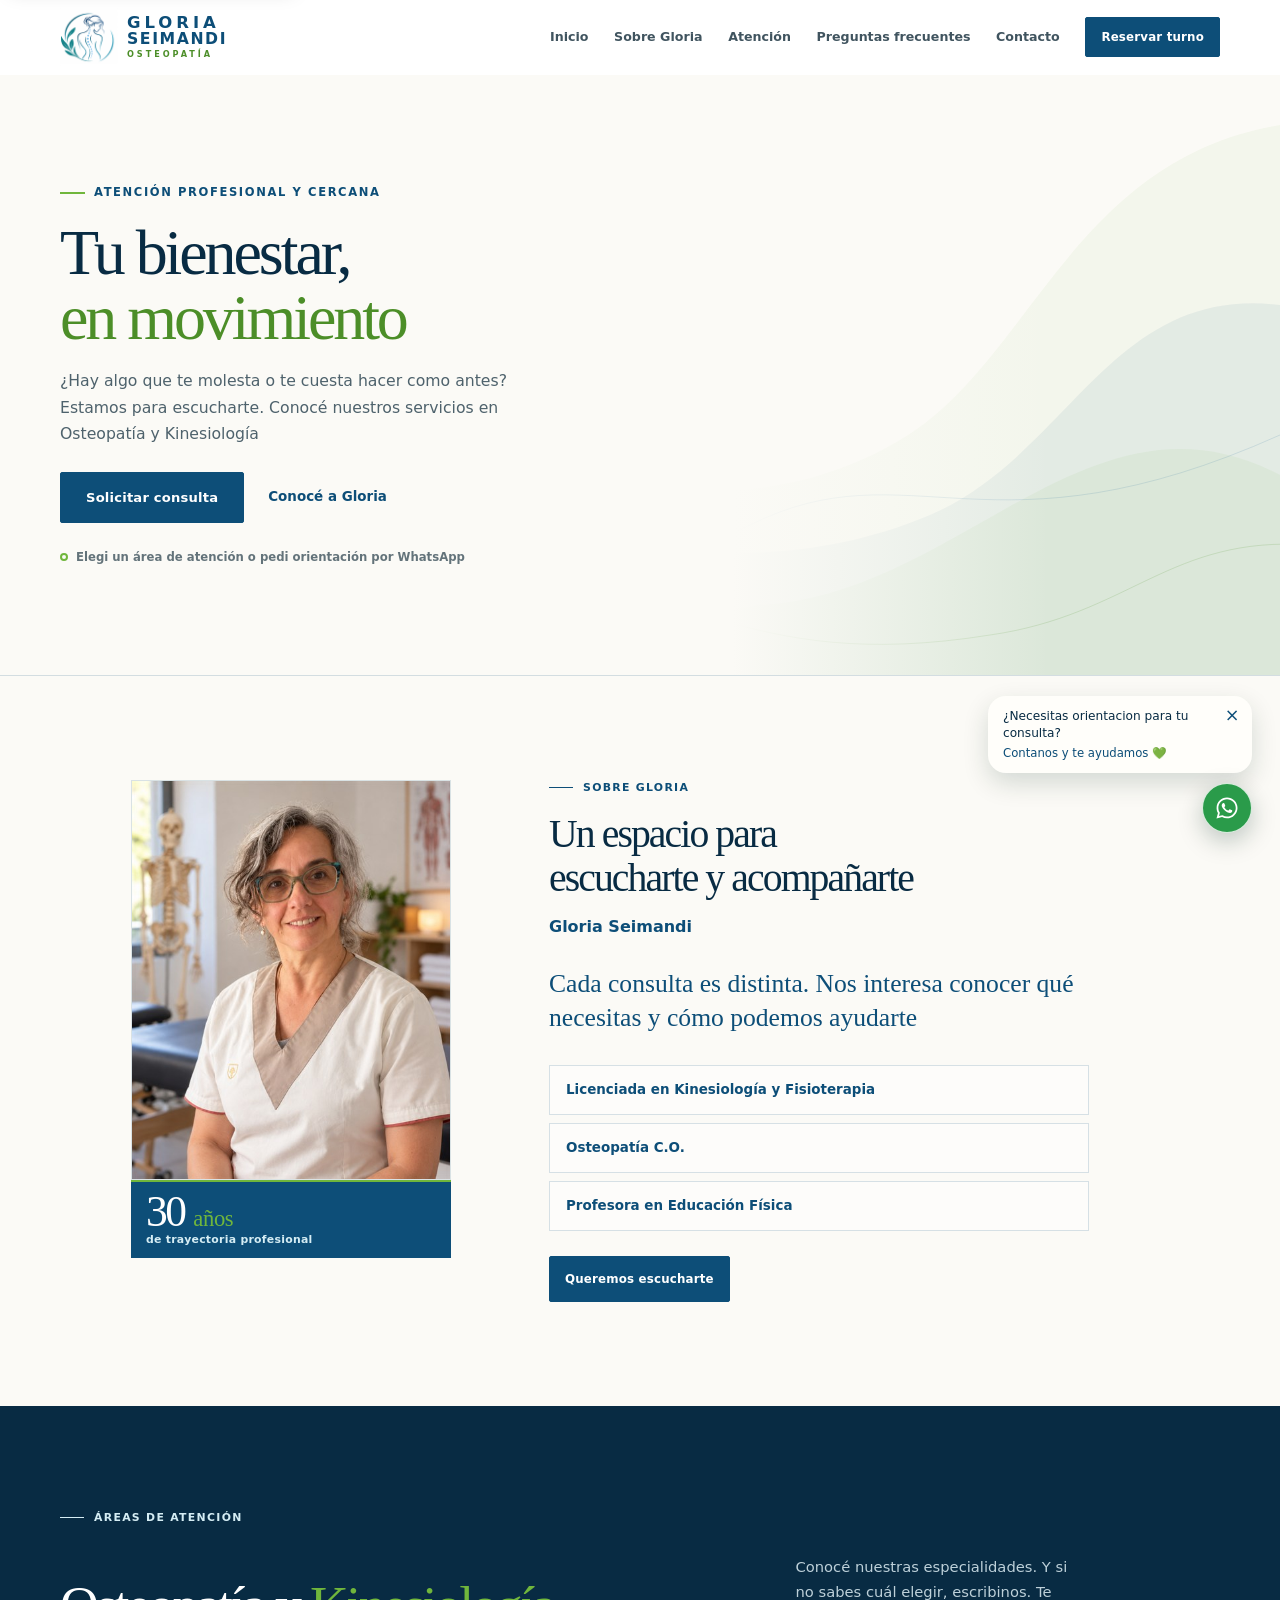
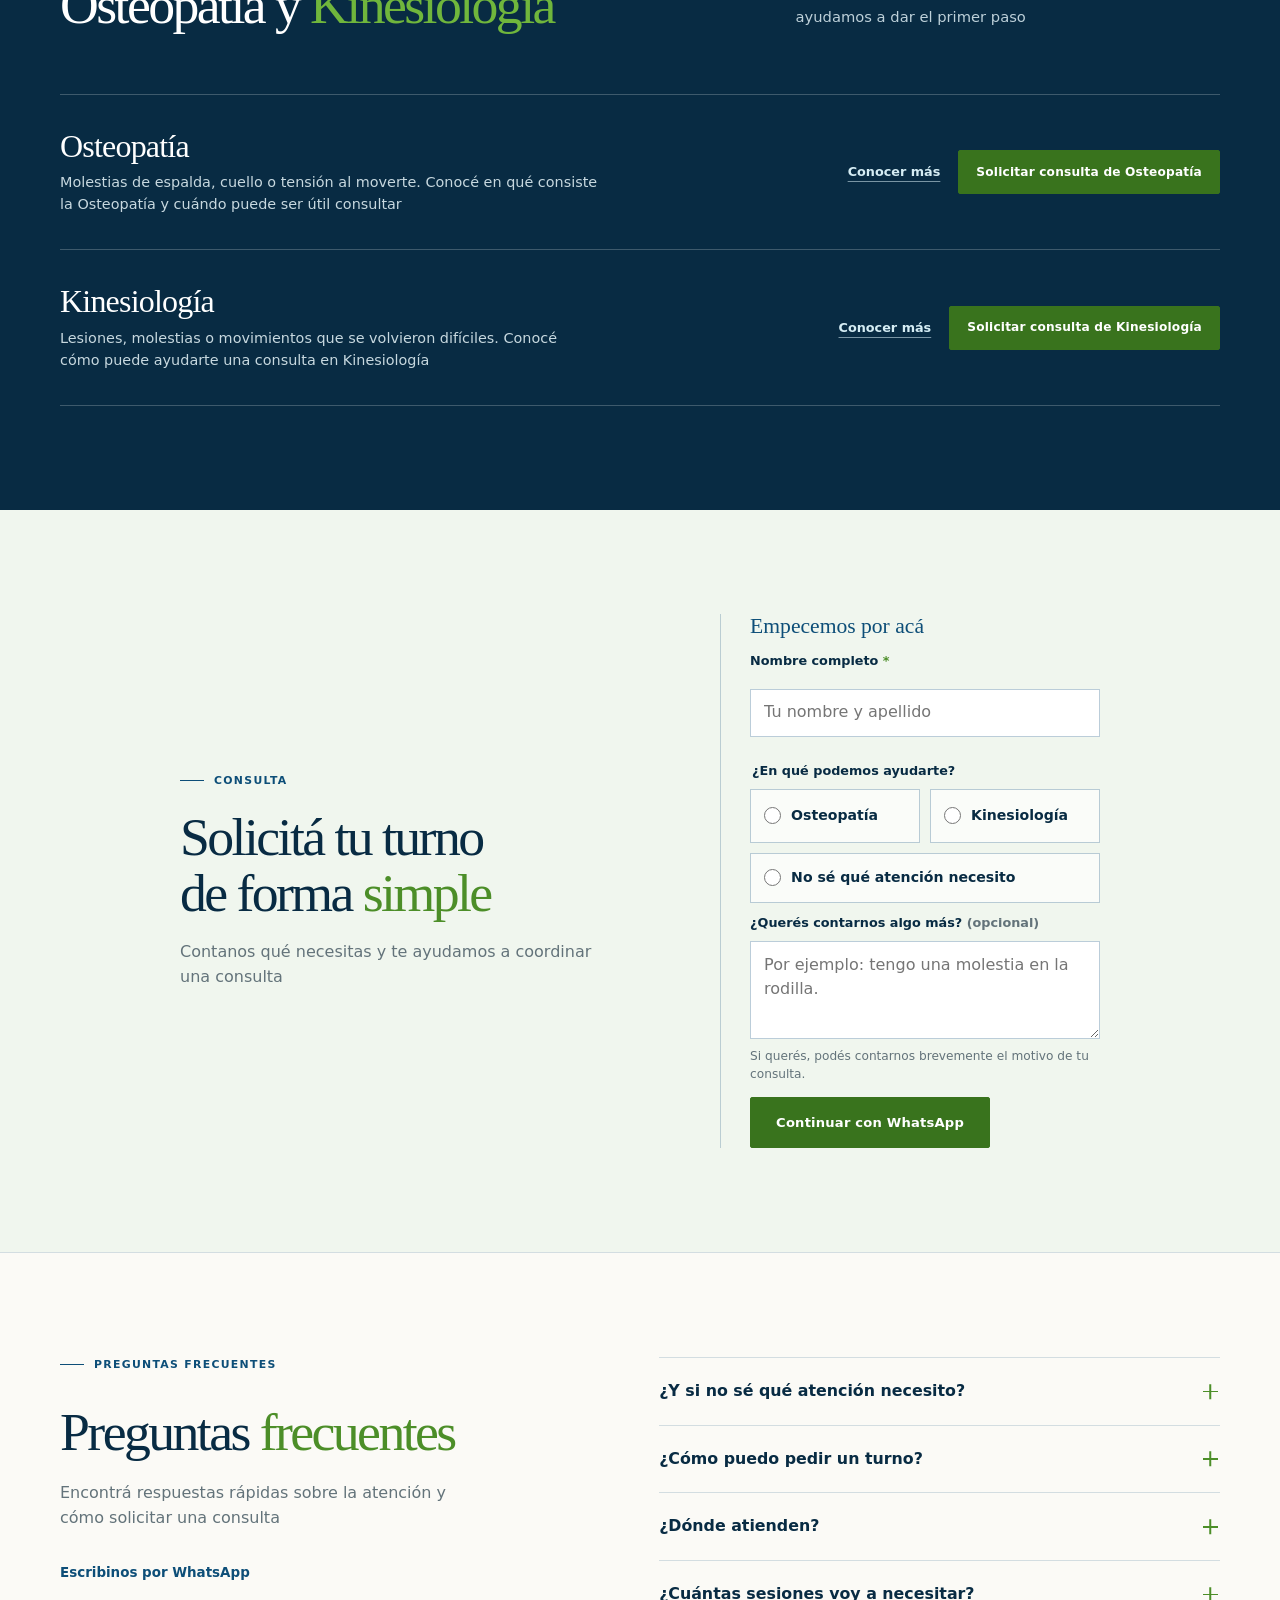
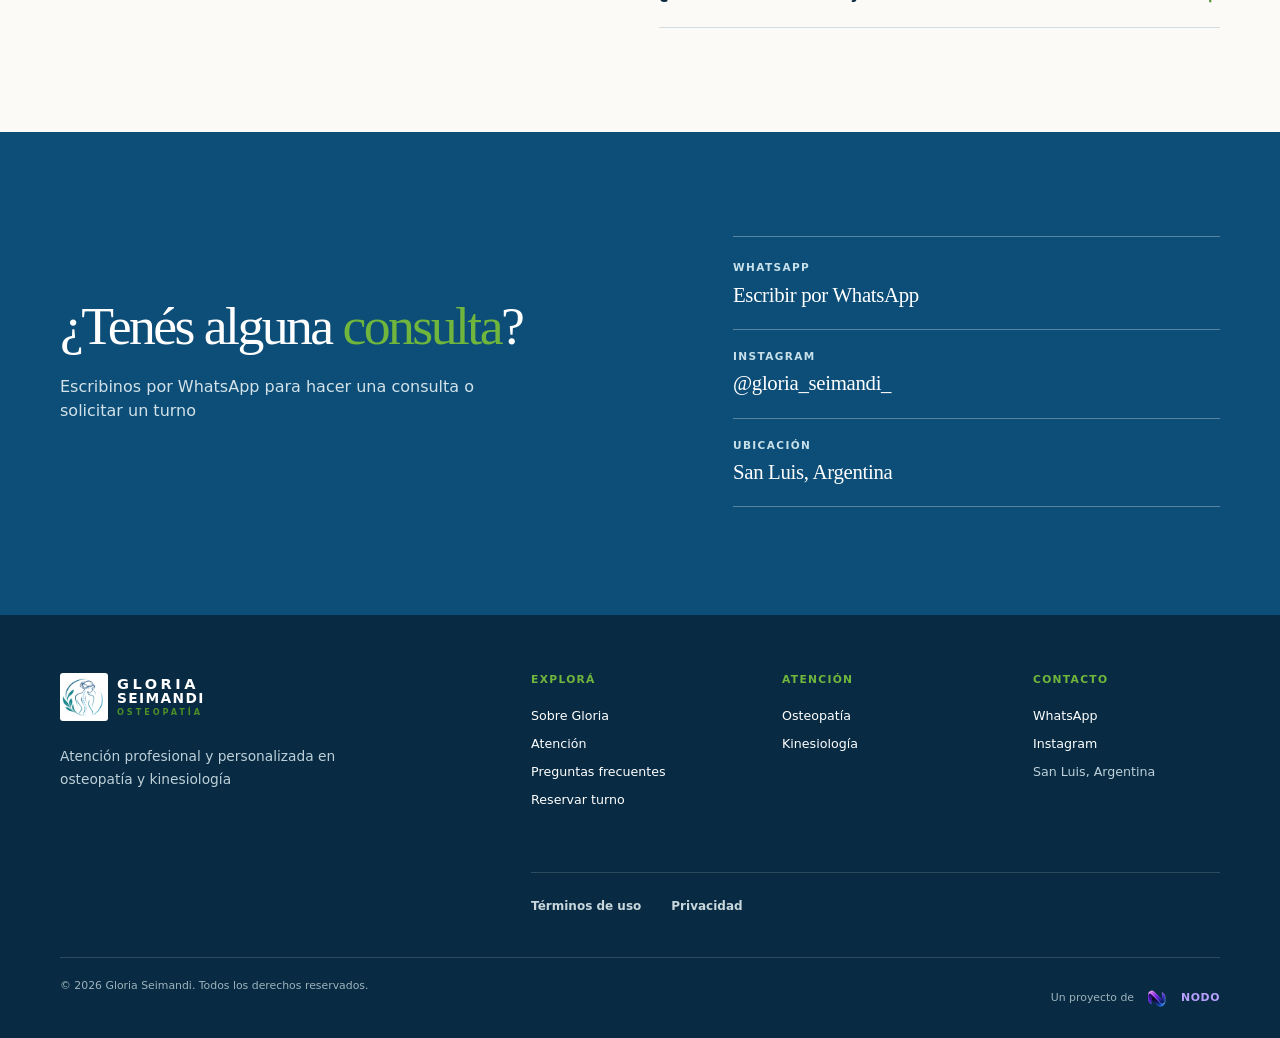
==== commit 86dde7ec: "feat: finalizar hero organico y ajustes de Gloria" ====
--- a/index.html
+++ b/index.html
@@ -93,21 +93,37 @@
 
     <main id="contenido">
       <section id="inicio" class="hero" aria-labelledby="hero-title">
+        <div class="hero-background" aria-hidden="true">
+          <svg class="hero-waves" xmlns="http://www.w3.org/2000/svg" viewBox="0 0 1440 600" preserveAspectRatio="xMaxYMax slice" focusable="false">
+            <defs>
+              <linearGradient id="reading-desktop">
+                <stop offset="62%" stop-color="#fbfaf6" />
+                <stop offset="84%" stop-color="#fbfaf6" stop-opacity="0" />
+              </linearGradient>
+              <linearGradient id="reading-mobile" x1="0" y1="0" x2="0" y2="1">
+                <stop offset="68%" stop-color="#fbfaf6" stop-opacity="0" />
+                <stop offset="82%" stop-color="#fbfaf6" />
+              </linearGradient>
+            </defs>
+            <path d="M1440 50C1230 85 1190 290 1060 365C900 460 750 390 580 430C390 480 230 620-60 490V660H1500V50Z" fill="#70b63c" fill-opacity=".055" />
+            <path d="M1440 230C1270 210 1230 380 1090 440C875 530 724 420 560 512C400 590 170 615-20 560V650H1460V230Z" fill="#0d4e78" fill-opacity=".065" />
+            <path d="M1440 400C1250 300 1120 520 920 530C680 565 620 635 400 628H1440Z" fill="#70b63c" fill-opacity=".065" />
+            <path d="M420 600C630 500 760 525 910 450C1070 370 1150 490 1440 360" fill="none" stroke="#236e9e" stroke-opacity=".14" stroke-width="1" />
+            <path d="M-40 500C260 660 400 480 620 485C840 500 900 600 1150 560C1290 540 1330 460 1470 470" fill="none" stroke="#4c8e28" stroke-opacity=".16" stroke-width="1" />
+            <rect class="wave-reading-desktop" width="1440" height="600" fill="url(#reading-desktop)" />
+            <rect class="wave-reading-mobile" width="1440" height="600" fill="url(#reading-mobile)" />
+          </svg>
+        </div>
         <div class="page-shell hero-layout">
           <div class="hero-copy reveal">
             <p class="eyebrow"><span></span> Atención profesional y cercana</p>
-            <h1 id="hero-title">Tu bienestar,<br /><em>en movimiento.</em></h1>
-            <p class="hero-intro">¿Hay algo que te molesta o te cuesta hacer como antes? Estamos para escucharte. Conocé la atención de Gloria Seimandi en Osteopatía y Kinesiología.</p>
+            <h1 id="hero-title">Tu bienestar,<br /><em>en movimiento</em></h1>
+            <p class="hero-intro">¿Hay algo que te molesta o te cuesta hacer como antes? Estamos para escucharte. Conocé nuestros servicios en Osteopatía y Kinesiología</p>
             <div class="hero-actions">
               <a class="button" href="#reservas">Solicitar consulta</a>
-              <a class="text-link" href="#sobre-gloria">Conocé el espacio</a>
-            </div>
-            <p class="hero-note"><span class="note-dot"></span> Elegí un área de atención o pedí orientación por WhatsApp</p>
-          </div>
-          <div class="hero-visual reveal">
-            <div class="image-shape">
-              <img src="assets/osteopatia-ejemplo-1280.jpg" srcset="assets/osteopatia-ejemplo-768.jpg 768w, assets/osteopatia-ejemplo-1280.jpg 1280w" sizes="(max-width: 680px) calc(100vw - 48px), 600px" alt="Sesión de terapia manual en un entorno clínico luminoso" width="1280" height="714" fetchpriority="high" />
-            </div>
+              <a class="text-link" href="#sobre-gloria">Conocé a Gloria</a>
+            </div>
+            <p class="hero-note"><span class="note-dot"></span> Elegi un área de atención o pedi orientación por WhatsApp</p>
           </div>
         </div>
       </section>
@@ -125,10 +141,12 @@
           </div>
           <div class="about-content">
             <div class="about-heading">
-              <h2 id="about-title">Gloria Seimandi</h2>
+              <div class="section-label"><p>SOBRE GLORIA</p></div>
+              <h2 id="about-title">Un espacio para escucharte y acompañarte</h2>
+              <p class="about-name">Gloria Seimandi</p>
             </div>
             <div class="about-details">
-              <p class="lead">Una molestia que no se va. Algo que antes hacías sin pensar y ahora te cuesta. Detrás de cada consulta hay una historia que merece ser escuchada.</p>
+              <p class="lead">Cada consulta es distinta. Nos interesa conocer qué necesitas y cómo podemos ayudarte</p>
               <ul class="credentials" aria-label="Formación profesional de Gloria">
                 <li>Licenciada en Kinesiología y Fisioterapia</li>
                 <li>Osteopatía C.O.</li>
@@ -144,19 +162,19 @@
         <div class="page-shell">
           <div class="services-heading">
             <div class="section-label section-label-light"><p>Áreas de atención</p></div>
-            <h2 id="services-title">Osteopatía y <em>Kinesiología.</em></h2>
-            <p>Conocé nuestras especialidades. Y si no sabes cuál elegir, escribinos. Te ayudamos a dar el primer paso.</p>
+            <h2 id="services-title">Osteopatía y <em>Kinesiología</em></h2>
+            <p>Conocé nuestras especialidades. Y si no sabes cuál elegir, escribinos. Te ayudamos a dar el primer paso</p>
           </div>
           <div class="service-list">
             <article class="service-item">
-              <div class="service-copy"><h3>Osteopatía</h3><p>Molestias de espalda, cuello o tensión al moverte. Conocé en qué consiste la Osteopatía y cuándo puede ser útil consultar.</p></div>
+              <div class="service-copy"><h3>Osteopatía</h3><p>Molestias de espalda, cuello o tensión al moverte. Conocé en qué consiste la Osteopatía y cuándo puede ser útil consultar</p></div>
               <div class="service-actions">
                 <a class="service-link" href="osteopatia/">Conocer más</a>
                 <a class="button button-service" href="#reservas" data-service="osteopatia">Solicitar consulta de Osteopatía</a>
               </div>
             </article>
             <article class="service-item">
-              <div class="service-copy"><h3>Kinesiología</h3><p>Lesiones, molestias o movimientos que se volvieron difíciles. Conocé cómo puede ayudarte una consulta en Kinesiología.</p></div>
+              <div class="service-copy"><h3>Kinesiología</h3><p>Lesiones, molestias o movimientos que se volvieron difíciles. Conocé cómo puede ayudarte una consulta en Kinesiología</p></div>
               <div class="service-actions">
                 <a class="service-link" href="kinesiologia/">Conocer más</a>
                 <a class="button button-service" href="#reservas" data-service="kinesiologia">Solicitar consulta de Kinesiología</a>
@@ -170,8 +188,8 @@
         <div class="page-shell appointment-layout">
           <div class="appointment-copy appointment-intro">
             <div class="section-label"><p>Consulta</p></div>
-            <h2 id="appointment-title">Solicitá tu turno de forma <em>simple.</em></h2>
-            <p>Contanos qué necesitas y te ayudamos a coordinar una consulta.</p>
+            <h2 id="appointment-title">Solicitá tu turno de forma <em>simple</em></h2>
+            <p>Contanos qué necesitas y te ayudamos a coordinar una consulta</p>
           </div>
           <form class="booking-form" data-booking-form novalidate>
             <p class="booking-progress" data-booking-progress aria-live="polite" hidden>Paso 1 de 2</p>
@@ -211,14 +229,14 @@
         <div class="page-shell faq-layout">
           <div class="faq-intro">
             <div class="section-label"><p>Preguntas frecuentes</p></div>
-            <h2 id="faq-title">Preguntas <em>frecuentes.</em></h2>
-            <p>Encontrá respuestas rápidas sobre la atención y cómo solicitar una consulta.</p>
-            <a class="text-link" href="#reservas">Escribinos por WhatsApp</a>
+            <h2 id="faq-title">Preguntas <em>frecuentes</em></h2>
+            <p>Encontrá respuestas rápidas sobre la atención y cómo solicitar una consulta</p>
+            <a class="text-link" href="https://wa.me/5492664921564?text=Hola%2C%20quisiera%20realizar%20una%20consulta." target="_blank" rel="noreferrer">Escribinos por WhatsApp</a>
           </div>
           <div class="faq-list">
-            <details><summary>¿Y si no sé qué atención necesito?<span aria-hidden="true"></span></summary><p>No pasa nada. Elegí esa opción al solicitar tu consulta y contanos brevemente qué te preocupa.</p></details>
-            <details><summary>¿Cómo puedo pedir un turno?<span aria-hidden="true"></span></summary><p>Completá tu nombre, elegí una opción y continuá por WhatsApp. Te ayudamos a coordinarlo.</p></details>
-            <details><summary>¿Dónde atienden?<span aria-hidden="true"></span></summary><p>En San Luis, Argentina. Al coordinar tu turno te compartimos la información del lugar.</p></details>
+            <details><summary>¿Y si no sé qué atención necesito?<span aria-hidden="true"></span></summary><p>No pasa nada. Elegis esa opción al solicitar tu consulta y podes contarnos brevemente que molestia sentis</p></details>
+            <details><summary>¿Cómo puedo pedir un turno?<span aria-hidden="true"></span></summary><p>Completas tu nombre, elegis una opción y seguimos por WhatsApp. Te ayudamos a coordinarlo</p></details>
+            <details><summary>¿Dónde atienden?<span aria-hidden="true"></span></summary><p>En San Luis, Argentina. Al coordinar tu turno te compartimos la información del lugar</p></details>
             <details><summary>¿Cuántas sesiones voy a necesitar?<span aria-hidden="true"></span></summary><p>Depende de cada situación. No se puede definir una cantidad sin una evaluación profesional.</p></details>
           </div>
         </div>
@@ -227,8 +245,8 @@
       <section id="contacto" class="contact section-space" aria-labelledby="contact-title">
         <div class="page-shell contact-layout">
           <div class="contact-copy">
-            <h2 id="contact-title">¿Tenés alguna <em>consulta?</em></h2>
-            <p>Escribinos por WhatsApp para hacer una consulta o solicitar un turno.</p>
+            <h2 id="contact-title">¿Tenés alguna <em>consulta</em>?</h2>
+            <p>Escribinos por WhatsApp para hacer una consulta o solicitar un turno</p>
           </div>
           <address class="contact-details">
             <a href="https://wa.me/5492664921564?text=Hola%2C%20quisiera%20realizar%20una%20consulta." target="_blank" rel="noreferrer"><span>WhatsApp</span><strong>Escribir por WhatsApp</strong></a>
@@ -246,7 +264,7 @@
             <span class="brand-mark"><img src="assets/logo-osteopatia-180.png" srcset="assets/logo-osteopatia-120.png 120w, assets/logo-osteopatia-180.png 180w" sizes="58px" width="180" height="180" alt="Ilustración de osteopatía de Gloria Seimandi" /></span>
             <span class="brand-copy"><strong>Gloria</strong><span>Seimandi</span><small>Osteopatía</small></span>
           </a>
-          <p>Atención profesional y personalizada en osteopatía y kinesiología.</p>
+          <p>Atención profesional y personalizada en osteopatía y kinesiología</p>
         </div>
         <nav class="footer-column" aria-label="Explorá"><p class="footer-title">Explorá</p><a href="#sobre-gloria">Sobre Gloria</a><a href="#atencion">Atención</a><a href="#preguntas">Preguntas frecuentes</a><a href="#reservas">Reservar turno</a></nav>
         <nav class="footer-column" aria-label="Áreas de atención"><p class="footer-title">Atención</p><a href="osteopatia/">Osteopatía</a><a href="kinesiologia/">Kinesiología</a></nav>
@@ -256,12 +274,12 @@
       <div class="page-shell footer-bottom"><span>© <span data-year></span> Gloria Seimandi. Todos los derechos reservados.</span><span class="nodo-credit">Un proyecto de <a href="https://nododigital.com.ar/" target="_blank" rel="noreferrer" aria-label="NODO Digital"><img class="nodo-credit-mark" src="assets/nodo-transparente-96.png" srcset="assets/nodo-transparente-64.png 64w, assets/nodo-transparente-96.png 96w" sizes="38px" width="96" height="96" alt="" /><span>NODO</span></a></span></div>
     </footer>
 
-    <div class="whatsapp-contact" data-whatsapp-contact>
+    <div class="whatsapp-contact" data-whatsapp-contact data-whatsapp-page="home">
       <aside class="whatsapp-assist" data-whatsapp-assist aria-label="Mensaje de ayuda para contactar por WhatsApp">
         <button class="whatsapp-assist-close" type="button" data-whatsapp-assist-close aria-label="Cerrar mensaje de ayuda"><span aria-hidden="true">×</span></button>
         <a href="https://wa.me/5492664921564?text=Hola%2C%20necesito%20orientaci%C3%B3n%20para%20una%20consulta." target="_blank" rel="noreferrer" aria-label="Escribir por WhatsApp para solicitar orientación">
           <span>¿Necesitas orientacion para tu consulta?</span>
-          <strong>Contanos y te ayudamos.</strong>
+          <strong>Contanos y te ayudamos 💚</strong>
         </a>
       </aside>
       <a class="whatsapp-float" href="https://wa.me/5492664921564?text=Hola%20Gloria%2C%20%C2%BFc%C3%B3mo%20est%C3%A1s%3F%20Quer%C3%ADa%20consultarte%20por%20un%20turno." target="_blank" rel="noreferrer" aria-label="Escribir a Gloria por WhatsApp">
--- a/styles.css
+++ b/styles.css
@@ -4,6 +4,7 @@
   --blue-600: #236e9e;
   --blue-100: #eaf3f6;
   --green-700: #4c8e28;
+  --green-action: #39731d;
   --green-500: #70b63c;
   --green-100: #edf6e7;
   --nodo-violet: #b8a0ff;
@@ -55,8 +56,11 @@
 .menu-toggle { position: relative; display: none; border: 0; background: transparent; padding: 8px 0 8px 10px; cursor: pointer; }
 .menu-toggle > span:not(.visually-hidden) { position: absolute; top: 50%; left: 50%; display: block; width: 25px; height: 2px; margin: 0; background: var(--blue-950); transform-origin: center; transition: transform .2s ease, opacity .2s ease; }
 
-.hero { min-height: 600px; background: linear-gradient(115deg, #f3f8f8 0%, var(--warm) 52%, #f1f7ee 100%); }
-.hero-layout { display: grid; grid-template-columns: minmax(0, .94fr) minmax(0, 1.06fr); align-items: center; min-height: 600px; gap: clamp(36px, 5vw, 60px); padding: 42px 0; }
+.hero { position: relative; isolation: isolate; overflow: clip; min-height: 600px; background: var(--warm); }
+.hero-layout { position: relative; z-index: 1; display: grid; grid-template-columns: minmax(0, .94fr) minmax(0, 1.06fr); align-items: center; min-height: 600px; gap: clamp(36px, 5vw, 60px); padding: 42px 0; }
+.hero-background { position: absolute; z-index: 0; inset: 0; overflow: clip; pointer-events: none; user-select: none; }
+.hero-waves { position: absolute; right: 0; bottom: 0; width: 100%; height: 100%; }
+.hero .wave-reading-mobile { display: none; }
 .hero-copy { padding-left: 0; }
 .eyebrow { display: flex; align-items: center; gap: 9px; margin: 0 0 18px; color: var(--blue-800); font-size: .72rem; font-weight: 800; letter-spacing: .14em; text-transform: uppercase; }
 .eyebrow > span { width: 25px; height: 2px; background: var(--green-500); }
@@ -86,7 +90,9 @@
 .about-profile { grid-column: 1; display: grid; gap: 0; }
 .about-content { grid-column: 2; max-width: 600px; }
 .about-heading h2, .services-heading h2, .faq-intro h2, .appointment h2, .contact h2 { margin-bottom: 0; color: var(--blue-950); font-size: clamp(2.4rem, 4.2vw, 4rem); line-height: 1.05; }
-.about-heading h2 { max-width: 580px; margin-top: 0; }
+.about-heading .section-label { margin-bottom: 16px; }
+.about-heading h2 { max-width: 580px; margin-top: 0; font-size: clamp(2.25rem, 3.1vw, 3rem); line-height: 1.1; }
+.about-heading .about-name { margin: 16px 0 0; color: var(--blue-800); font-family: var(--sans); font-size: 1rem; font-weight: 600; line-height: 1.4; }
 .about-portrait { width: min(100%, 320px); margin: 0; }
 .about-portrait img { width: 100%; height: auto; aspect-ratio: 4 / 5; object-fit: cover; object-position: center; border: 1px solid rgba(13,78,120,.14); }
 .about-details { margin-top: 28px; }
@@ -117,8 +123,8 @@
 .service-actions { display: flex; align-items: center; justify-content: flex-end; gap: 18px; flex-wrap: wrap; }
 .service-link { color: #d5edf4; font-size: .8rem; font-weight: 800; text-decoration: underline; text-decoration-color: rgba(213,237,244,.55); text-underline-offset: 5px; }
 .service-link:hover { color: var(--green-500); text-decoration-color: currentColor; }
-.button-service { min-height: 44px; padding: 0 17px; border-color: var(--green-700); color: var(--white); background: var(--green-700); font-size: .76rem; }
-.button-service:hover { background: #39731d; }
+.button-service { min-height: 44px; padding: 0 17px; border-color: var(--green-action); color: var(--white); background: var(--green-action); font-size: .76rem; }
+.button-service:hover { background: #2e6017; }
 @media (hover: hover) and (pointer: fine) {
   .service-item:hover { background: rgba(112, 182, 60, .1); }
   .service-item:hover h3 { color: var(--green-500); }
@@ -165,8 +171,8 @@
 .booking-back:focus-visible { outline: 3px solid #80c948; outline-offset: 3px; }
 .booking-no-script { margin: 0; color: var(--muted); font-size: .82rem; line-height: 1.6; }
 .booking-no-script a { color: var(--blue-800); font-weight: 800; }
-.button-green { margin-top: 13px; border-color: var(--green-700); background: var(--green-700); }
-.button-green:hover { background: #39731d; }
+.button-green { margin-top: 13px; border-color: var(--green-action); background: var(--green-action); }
+.button-green:hover { background: #2e6017; }
 
 .service-page-main { overflow: clip; }
 .detail-hero { background: linear-gradient(115deg, #f3f8f8 0%, var(--warm) 58%, #f1f7ee 100%); }
@@ -259,7 +265,7 @@
 .nodo-credit a:hover { color: var(--nodo-violet-hover); }
 .nodo-credit-mark { width: 38px; height: 38px; object-fit: contain; }
 .whatsapp-contact { position: fixed; z-index: 16; right: max(28px, env(safe-area-inset-right)); bottom: max(30px, env(safe-area-inset-bottom)); display: grid; justify-items: end; gap: 10px; pointer-events: none; }
-.whatsapp-assist { position: relative; width: min(264px, calc(100vw - 56px)); overflow: hidden; border-radius: 18px; color: var(--blue-950); background: #fffefa; box-shadow: 0 10px 26px rgba(7,45,32,.16); opacity: 1; transform: translateY(0); transition: opacity .2s ease, transform .2s ease, visibility 0s linear; pointer-events: auto; }
+.whatsapp-assist { position: absolute; right: var(--whatsapp-assist-right, 0px); bottom: var(--whatsapp-assist-bottom, calc(100% + 10px)); width: min(264px, calc(100vw - 56px)); overflow: hidden; border-radius: 18px; color: var(--blue-950); background: #fffefa; box-shadow: 0 10px 26px rgba(7,45,32,.16); opacity: 1; transform: translateY(0); transition: opacity .2s ease, transform .2s ease, visibility 0s linear; pointer-events: auto; }
 .whatsapp-assist > a { display: grid; gap: 4px; padding: 12px 39px 12px 15px; color: inherit; font-size: .76rem; line-height: 1.38; }
 .whatsapp-assist > a > span { color: var(--blue-950); font-weight: 400; }
 .whatsapp-assist > a > strong { color: var(--blue-800); font-size: .73rem; font-weight: 500; line-height: 1.35; }
@@ -267,12 +273,13 @@
 .whatsapp-assist-close { position: absolute; z-index: 1; top: 4px; right: 4px; display: grid; width: 32px; min-height: 32px; place-items: center; border: 0; border-radius: 50%; color: var(--blue-800); background: transparent; cursor: pointer; }
 .whatsapp-assist-close:hover { background: rgba(13,78,120,.08); }
 .whatsapp-assist-close span { font-size: 1.1rem; font-weight: 400; line-height: 1; }
-.whatsapp-assist.is-contextually-hidden, .whatsapp-assist.is-dismissed, .menu-is-open .whatsapp-contact { visibility: hidden; opacity: 0; transform: translateY(8px); pointer-events: none; transition: opacity .2s ease, transform .2s ease, visibility 0s linear .2s; }
-.whatsapp-float { position: relative; display: inline-flex; width: 50px; height: 50px; align-items: center; justify-content: center; border: 1px solid rgba(255,255,255,.8); border-radius: 50%; color: var(--white); background: #2a9b4a; box-shadow: 0 8px 24px rgba(7,45,32,.25); transition: transform .2s ease, background .2s ease, opacity .2s ease, visibility 0s linear; pointer-events: auto; }
+.whatsapp-assist.is-dismissed { display: none; }
+.whatsapp-assist.is-obstructed, .whatsapp-float.is-obstructed { visibility: hidden; opacity: 0; pointer-events: none; transition: none; }
+.menu-is-open .whatsapp-contact { visibility: hidden; opacity: 0; transform: translateY(8px); pointer-events: none; transition: opacity .2s ease, transform .2s ease, visibility 0s linear .2s; }
+.whatsapp-float { position: relative; top: calc(-1 * var(--whatsapp-circle-lift, 0px)); display: inline-flex; width: 50px; height: 50px; align-items: center; justify-content: center; border: 1px solid rgba(255,255,255,.8); border-radius: 50%; color: var(--white); background: #2a9b4a; box-shadow: 0 8px 24px rgba(7,45,32,.25); transition: transform .2s ease, background .2s ease, opacity .2s ease, visibility 0s linear; pointer-events: auto; }
 .whatsapp-float:hover { background: #167b33; transform: translateY(-3px); }
 .whatsapp-float svg { width: 24px; height: 24px; fill: currentColor; }
 .whatsapp-float span { display: none; }
-.whatsapp-float.is-contextually-hidden { visibility: hidden; opacity: 0; pointer-events: none; transition: opacity .2s ease, visibility 0s linear .2s; }
 
 :focus-visible { outline: 3px solid #80c948; outline-offset: 4px; }
 
@@ -299,6 +306,8 @@
   .menu-toggle[aria-expanded="true"] > span:nth-child(3) { opacity: 0; transform: translate(-50%, -50%); }
   .menu-toggle[aria-expanded="true"] > span:nth-child(4) { transform: translate(-50%, -50%) rotate(-45deg); }
   .hero { min-height: auto; }
+  .hero .wave-reading-desktop { display: none; }
+  .hero .wave-reading-mobile { display: block; }
   .hero-layout { grid-template-columns: minmax(0, 1fr); min-height: auto; gap: 36px; padding: 52px 0; }
   .hero-copy { padding-left: 0; }
   .hero-visual { justify-self: center; width: min(100%, 650px); }
@@ -330,15 +339,15 @@
   .section-space { padding: 72px 0; }
   .section-label { font-size: .63rem; }
   .about-heading h2, .services-heading h2, .faq-intro h2, .appointment h2, .contact h2 { font-size: clamp(2rem, 9.5vw, 2.7rem); }
-  .about-layout { display: flex; flex-direction: column; gap: 25px; }
+  .about-layout { display: flex; flex-direction: column; gap: 0; }
   .about-profile, .about-content { display: contents; }
-  .about-heading { order: 1; }
+  .about-heading { order: 1; margin-bottom: 25px; }
   .about-portrait { order: 2; align-self: center; width: min(100%, 300px); }
   .about-trajectory { grid-template-columns: 1fr; align-items: start; gap: 5px; order: 3; align-self: center; width: min(100%, 300px); padding: 14px 16px 13px; }
   .trajectory-value { grid-column: auto; white-space: nowrap; }
   .trajectory-description { grid-column: auto; max-width: none; min-width: 0; font-size: .72rem; line-height: 1.3; white-space: nowrap; }
-  .about-details { order: 4; margin-top: 0; }
-  .about-heading h2 { margin-top: 0; }
+  .about-details { order: 4; margin-top: 25px; }
+  .about-heading h2 { margin-top: 0; font-size: clamp(1.9rem, 7.9vw, 2.35rem); }
   .about-details .lead { margin-bottom: 21px; font-size: 1.32rem; }
   .about-copy p { font-size: .9rem; line-height: 1.7; }
   .credentials { margin: 25px 0 21px; }
@@ -384,7 +393,7 @@
   .footer-bottom { flex-direction: column; gap: 6px; padding: 17px 0 32px; }
   .nodo-credit-mark { width: 36px; height: 36px; }
   .whatsapp-contact { right: max(16px, calc(env(safe-area-inset-right) + 16px)); bottom: max(16px, calc(env(safe-area-inset-bottom) + 16px)); gap: 8px; }
-  .whatsapp-assist { width: min(264px, calc(100vw - 32px)); }
+  .whatsapp-assist { bottom: var(--whatsapp-assist-bottom, calc(100% + 8px)); width: min(264px, calc(100vw - 32px)); }
   .whatsapp-assist > a { padding: 12px 39px 12px 14px; }
   .whatsapp-float { width: 44px; height: 44px; }
   .whatsapp-float svg { width: 22px; height: 22px; }
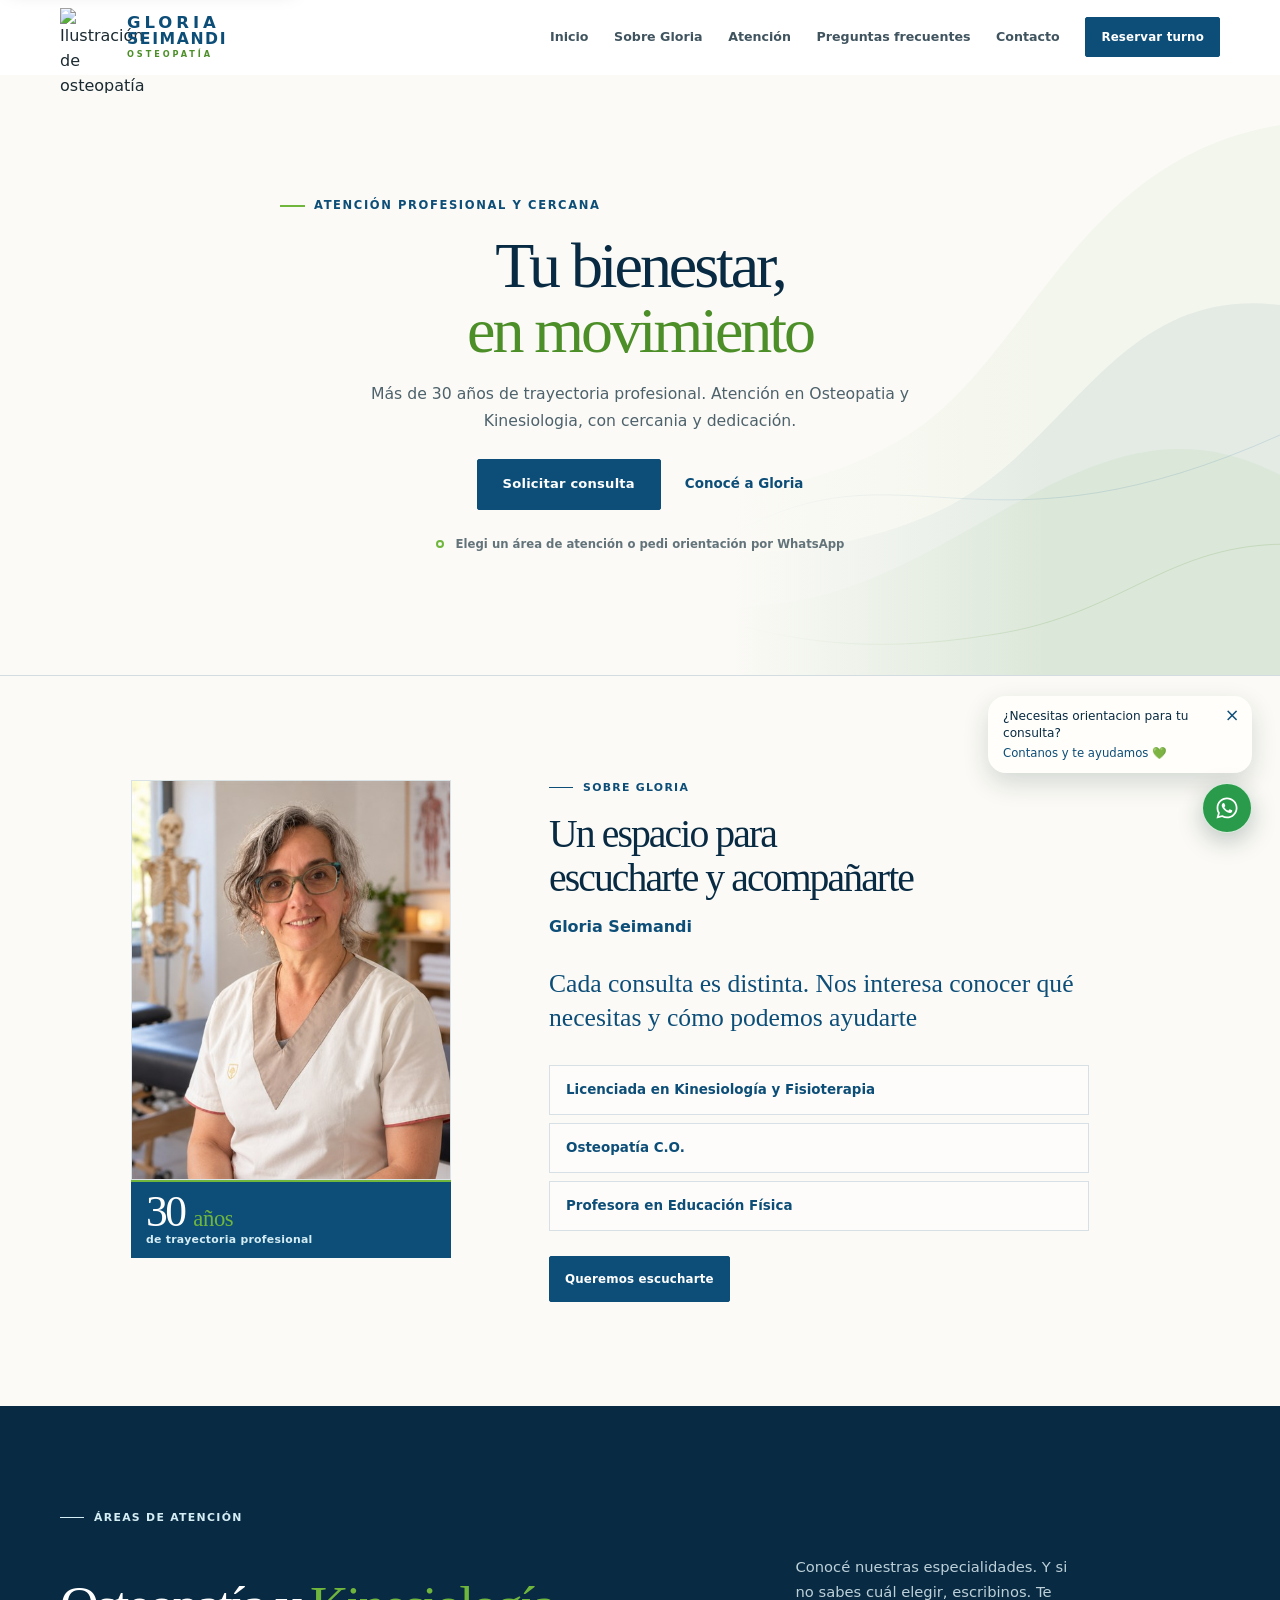
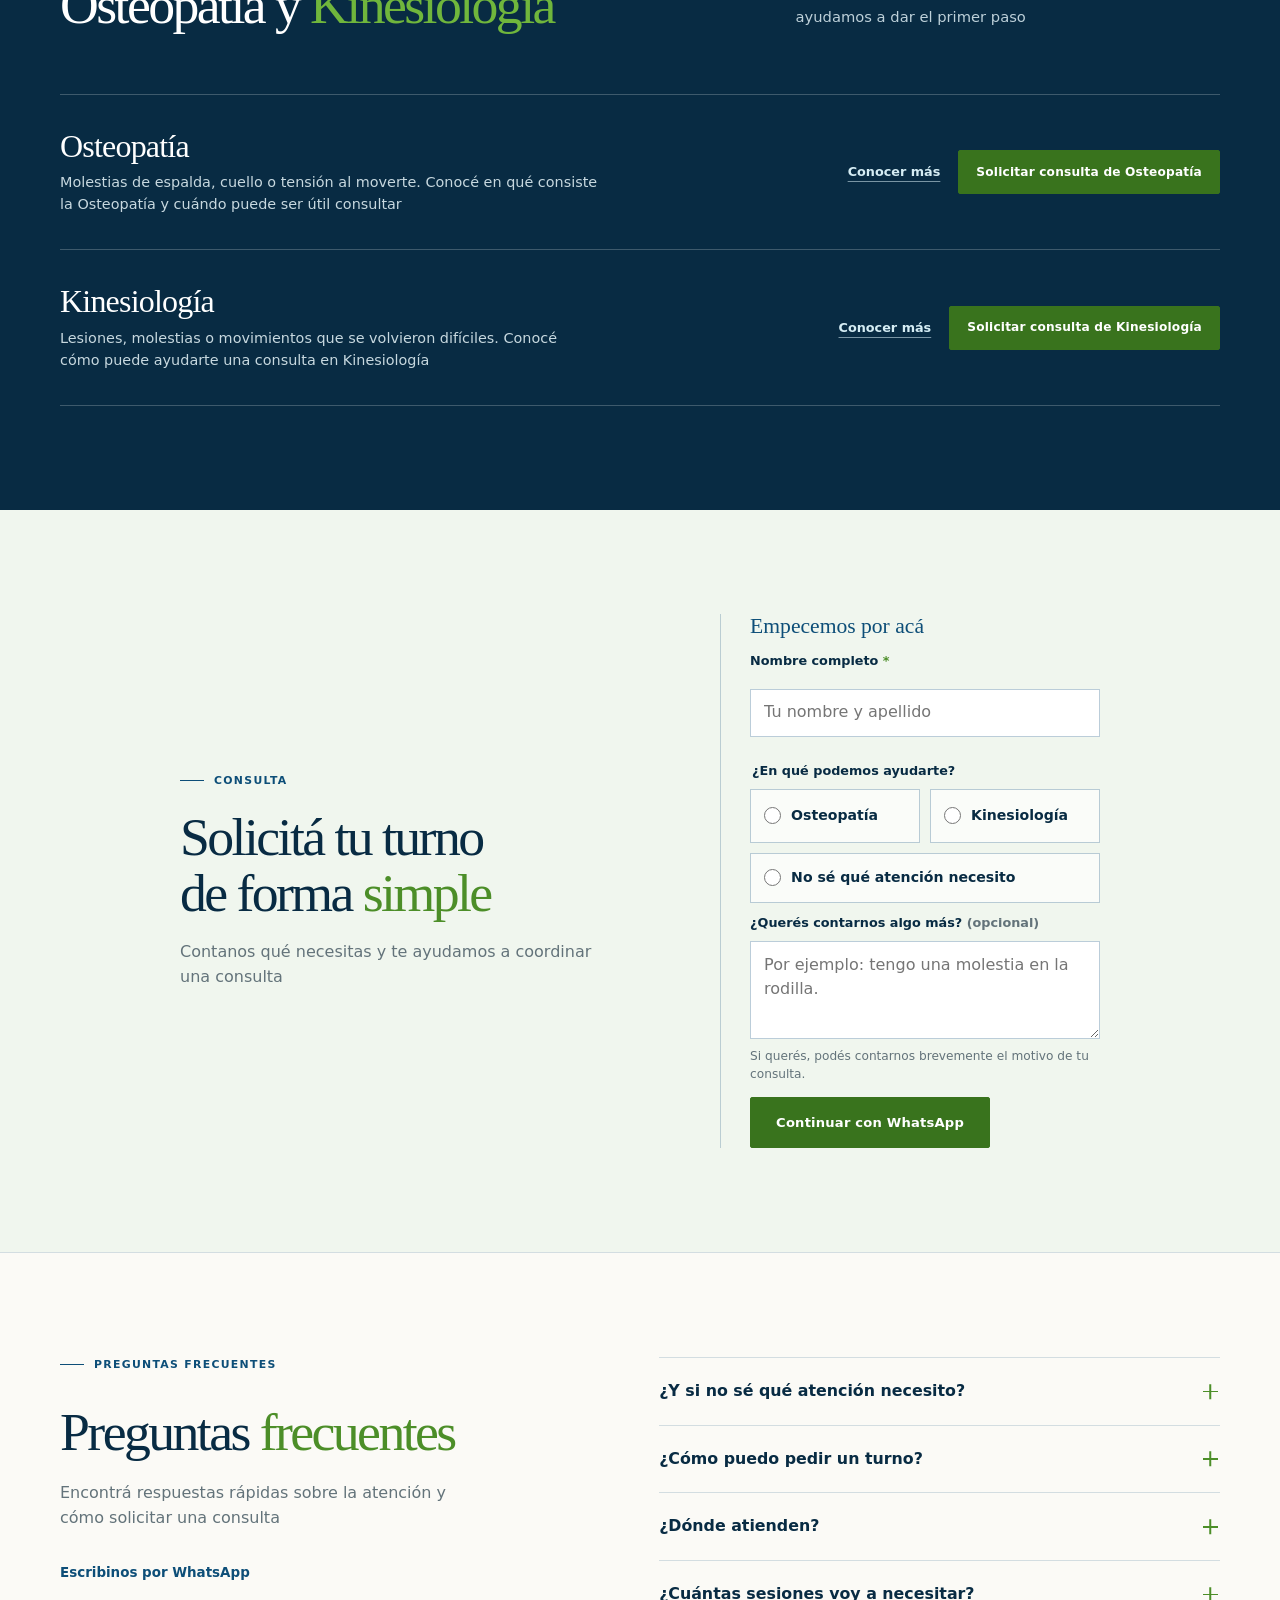
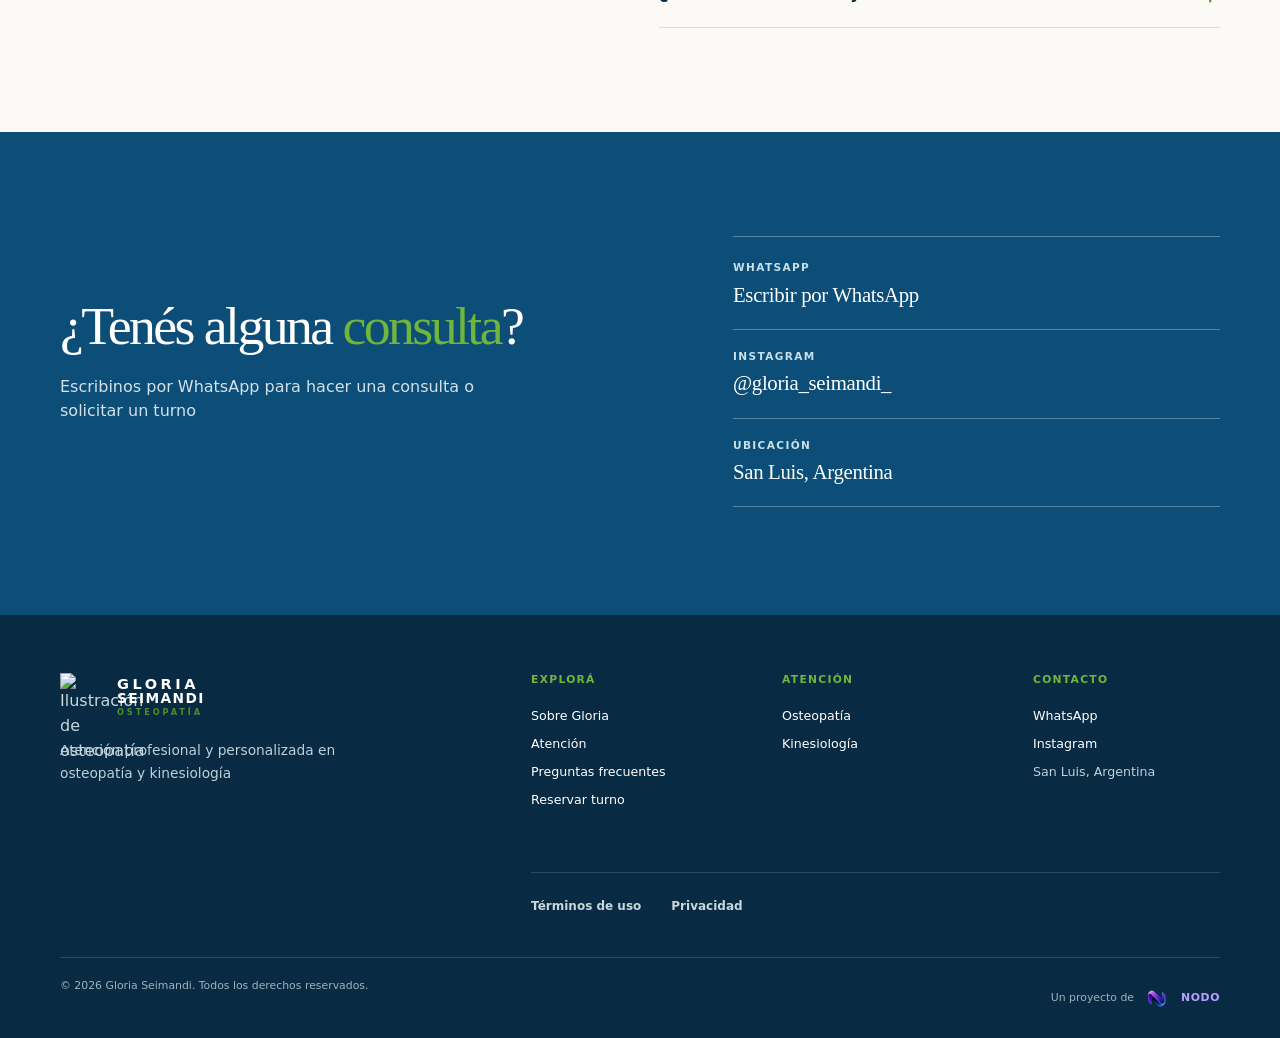
==== commit 0246f237: "feat: finalizar identidad visual y experiencia de Gloria" ====
--- a/index.html
+++ b/index.html
@@ -64,7 +64,7 @@
     <header class="site-header" data-header>
       <div class="page-shell header-content">
         <a class="brand" href="#inicio" aria-label="Gloria Seimandi, inicio">
-          <span class="brand-mark"><img src="assets/logo-osteopatia-180.png" srcset="assets/logo-osteopatia-120.png 120w, assets/logo-osteopatia-180.png 180w" sizes="58px" width="180" height="180" alt="Ilustración de osteopatía de Gloria Seimandi" /></span>
+          <span class="brand-mark"><img src="assets/logo-osteopatia-header-180.png" srcset="assets/logo-osteopatia-header-120.png 120w, assets/logo-osteopatia-header-180.png 180w" sizes="58px" width="180" height="180" alt="Ilustración de osteopatía de Gloria Seimandi" /></span>
           <span class="brand-copy"><strong>Gloria</strong><span>Seimandi</span><small>Osteopatía</small></span>
         </a>
 
@@ -118,7 +118,7 @@
           <div class="hero-copy reveal">
             <p class="eyebrow"><span></span> Atención profesional y cercana</p>
             <h1 id="hero-title">Tu bienestar,<br /><em>en movimiento</em></h1>
-            <p class="hero-intro">¿Hay algo que te molesta o te cuesta hacer como antes? Estamos para escucharte. Conocé nuestros servicios en Osteopatía y Kinesiología</p>
+            <p class="hero-intro">Más de 30 años de trayectoria profesional. Atención en Osteopatia y Kinesiologia, con cercania y dedicación.</p>
             <div class="hero-actions">
               <a class="button" href="#reservas">Solicitar consulta</a>
               <a class="text-link" href="#sobre-gloria">Conocé a Gloria</a>
@@ -261,7 +261,7 @@
       <div class="page-shell footer-grid">
         <div class="footer-intro">
           <a class="brand footer-brand" href="#inicio" aria-label="Volver al inicio de Gloria Seimandi">
-            <span class="brand-mark"><img src="assets/logo-osteopatia-180.png" srcset="assets/logo-osteopatia-120.png 120w, assets/logo-osteopatia-180.png 180w" sizes="58px" width="180" height="180" alt="Ilustración de osteopatía de Gloria Seimandi" /></span>
+            <span class="brand-mark"><img src="assets/logo-osteopatia-suave-180.png" srcset="assets/logo-osteopatia-suave-120.png 120w, assets/logo-osteopatia-suave-180.png 180w" sizes="58px" width="180" height="180" alt="Ilustración de osteopatía de Gloria Seimandi" /></span>
             <span class="brand-copy"><strong>Gloria</strong><span>Seimandi</span><small>Osteopatía</small></span>
           </a>
           <p>Atención profesional y personalizada en osteopatía y kinesiología</p>
--- a/styles.css
+++ b/styles.css
@@ -57,25 +57,28 @@
 .menu-toggle > span:not(.visually-hidden) { position: absolute; top: 50%; left: 50%; display: block; width: 25px; height: 2px; margin: 0; background: var(--blue-950); transform-origin: center; transition: transform .2s ease, opacity .2s ease; }
 
 .hero { position: relative; isolation: isolate; overflow: clip; min-height: 600px; background: var(--warm); }
-.hero-layout { position: relative; z-index: 1; display: grid; grid-template-columns: minmax(0, .94fr) minmax(0, 1.06fr); align-items: center; min-height: 600px; gap: clamp(36px, 5vw, 60px); padding: 42px 0; }
+.hero-layout { position: relative; z-index: 1; display: grid; grid-template-columns: minmax(0, 1fr); align-items: center; min-height: 600px; gap: clamp(36px, 5vw, 60px); padding: 42px 0; }
 .hero-background { position: absolute; z-index: 0; inset: 0; overflow: clip; pointer-events: none; user-select: none; }
 .hero-waves { position: absolute; right: 0; bottom: 0; width: 100%; height: 100%; }
 .hero .wave-reading-mobile { display: none; }
-.hero-copy { padding-left: 0; }
+.hero-copy { justify-self: center; width: min(100%, 720px); padding: 0; text-align: center; }
 .eyebrow { display: flex; align-items: center; gap: 9px; margin: 0 0 18px; color: var(--blue-800); font-size: .72rem; font-weight: 800; letter-spacing: .14em; text-transform: uppercase; }
 .eyebrow > span { width: 25px; height: 2px; background: var(--green-500); }
+.hero .eyebrow { justify-content: flex-start; text-align: left; }
 h1, h2, h3, p { margin-top: 0; }
 h1, h2 { text-wrap: balance; }
 h1, h2 { font-family: var(--display); font-weight: 400; letter-spacing: -.048em; text-wrap: balance; }
 h1 { max-width: 600px; margin-bottom: 18px; color: var(--blue-950); font-size: clamp(2.9rem, 5vw, 4.7rem); line-height: 1.02; }
+.hero h1 { max-width: 720px; margin-inline: auto; }
 h1 em, h2 em { color: var(--green-700); font-style: normal; font-weight: 400; }
-.hero-intro { max-width: 480px; margin-bottom: 24px; color: #4e626c; font-size: .98rem; line-height: 1.7; }
-.hero-actions { display: flex; align-items: center; gap: 24px; flex-wrap: wrap; }
+.hero-intro { max-width: 560px; margin-inline: auto; margin-bottom: 24px; color: #4e626c; font-size: .98rem; line-height: 1.7; }
+.hero-actions { display: flex; align-items: center; justify-content: center; gap: 24px; flex-wrap: wrap; }
 .text-link { display: inline-flex; align-items: center; gap: 9px; color: var(--blue-800); font-size: .84rem; font-weight: 800; line-height: 1.25; }
 .text-link span { font-size: 1.17rem; transition: transform .2s ease; }
 .text-link:hover span { transform: translateX(4px); }
-.hero-note { display: flex; align-items: center; gap: 8px; margin: 25px 0 0; color: var(--muted); font-size: .73rem; font-weight: 600; }
+.hero-note { display: block; max-width: 500px; margin: 25px auto 0; color: var(--muted); font-size: .73rem; font-weight: 600; text-wrap: balance; }
 .note-dot { width: 8px; height: 8px; border: 2px solid var(--green-500); border-radius: 50%; }
+.hero-note .note-dot { display: inline-block; margin-right: 8px; vertical-align: middle; }
 .hero-visual { justify-self: end; width: min(100%, 600px); }
 .image-shape { position: relative; aspect-ratio: 1.35 / 1; overflow: hidden; border-radius: 22px 22px 4px 4px; box-shadow: 10px 12px 0 rgba(112,182,60,.14); }
 .image-shape::after { content: ''; position: absolute; inset: 0; background: linear-gradient(155deg, rgba(5,47,63,.07), transparent 40%); pointer-events: none; }
@@ -247,7 +250,7 @@
 .site-footer { color: #c8d7dc; background: var(--blue-950); }
 .footer-grid { display: grid; grid-template-columns: minmax(245px, 1.35fr) repeat(3, minmax(120px, .62fr)); gap: clamp(28px, 5vw, 72px); padding: 58px 0 42px; }
 .footer-intro > p { max-width: 285px; margin: 18px 0 0; color: #bdd0d9; font-size: .86rem; line-height: 1.65; }
-.footer-brand .brand-mark { width: 48px; height: 48px; padding: 2px; background: var(--white); border-radius: 3px; }
+.footer-brand .brand-mark { width: 48px; height: 48px; padding: 0; background: transparent; border-radius: 0; }
 .footer-brand .brand-copy strong { font-size: .91rem; }
 .footer-brand .brand-copy > span { font-size: .86rem; }
 .footer-brand .brand-copy { color: var(--white); }
@@ -328,14 +331,16 @@
   .brand-copy strong { font-size: .93rem; }
   .brand-copy > span { font-size: .88rem; }
   .hero-layout { gap: 29px; padding: 33px 0 38px; }
-  .hero-copy { padding-right: 4px; }
+  .hero-copy { padding-right: 0; }
   h1 { margin-bottom: 15px; font-size: clamp(2.25rem, 10.5vw, 2.9rem); line-height: 1.04; }
   .hero-intro { margin-bottom: 20px; font-size: .91rem; line-height: 1.65; }
-  .hero-actions { align-items: flex-start; gap: 17px; flex-direction: column; }
+  .hero-actions { align-items: center; gap: 12px; flex-direction: row; flex-wrap: nowrap; }
+  .hero-actions > a { flex: 0 0 auto; white-space: nowrap; }
+  .hero-actions .text-link { min-height: 49px; padding: 0 4px; }
   .button { min-height: 49px; padding: 0 20px; }
   .image-shape { aspect-ratio: 1.35 / 1; border-radius: 18px 18px 3px 3px; }
   .image-shape img { object-position: 58% center; }
-  .hero-note { margin-top: 21px; }
+  .hero-note { max-width: 310px; margin-top: 21px; }
   .section-space { padding: 72px 0; }
   .section-label { font-size: .63rem; }
   .about-heading h2, .services-heading h2, .faq-intro h2, .appointment h2, .contact h2 { font-size: clamp(2rem, 9.5vw, 2.7rem); }
@@ -399,6 +404,11 @@
   .whatsapp-float svg { width: 22px; height: 22px; }
 }
 
+@media (max-width: 360px) {
+  .hero .eyebrow { flex-direction: column; align-items: flex-start; gap: 8px; }
+  .hero-intro { text-wrap: balance; }
+}
+
 @media (min-width: 681px) and (max-width: 1100px) {
   .footer-bottom { padding-right: 84px; }
 }
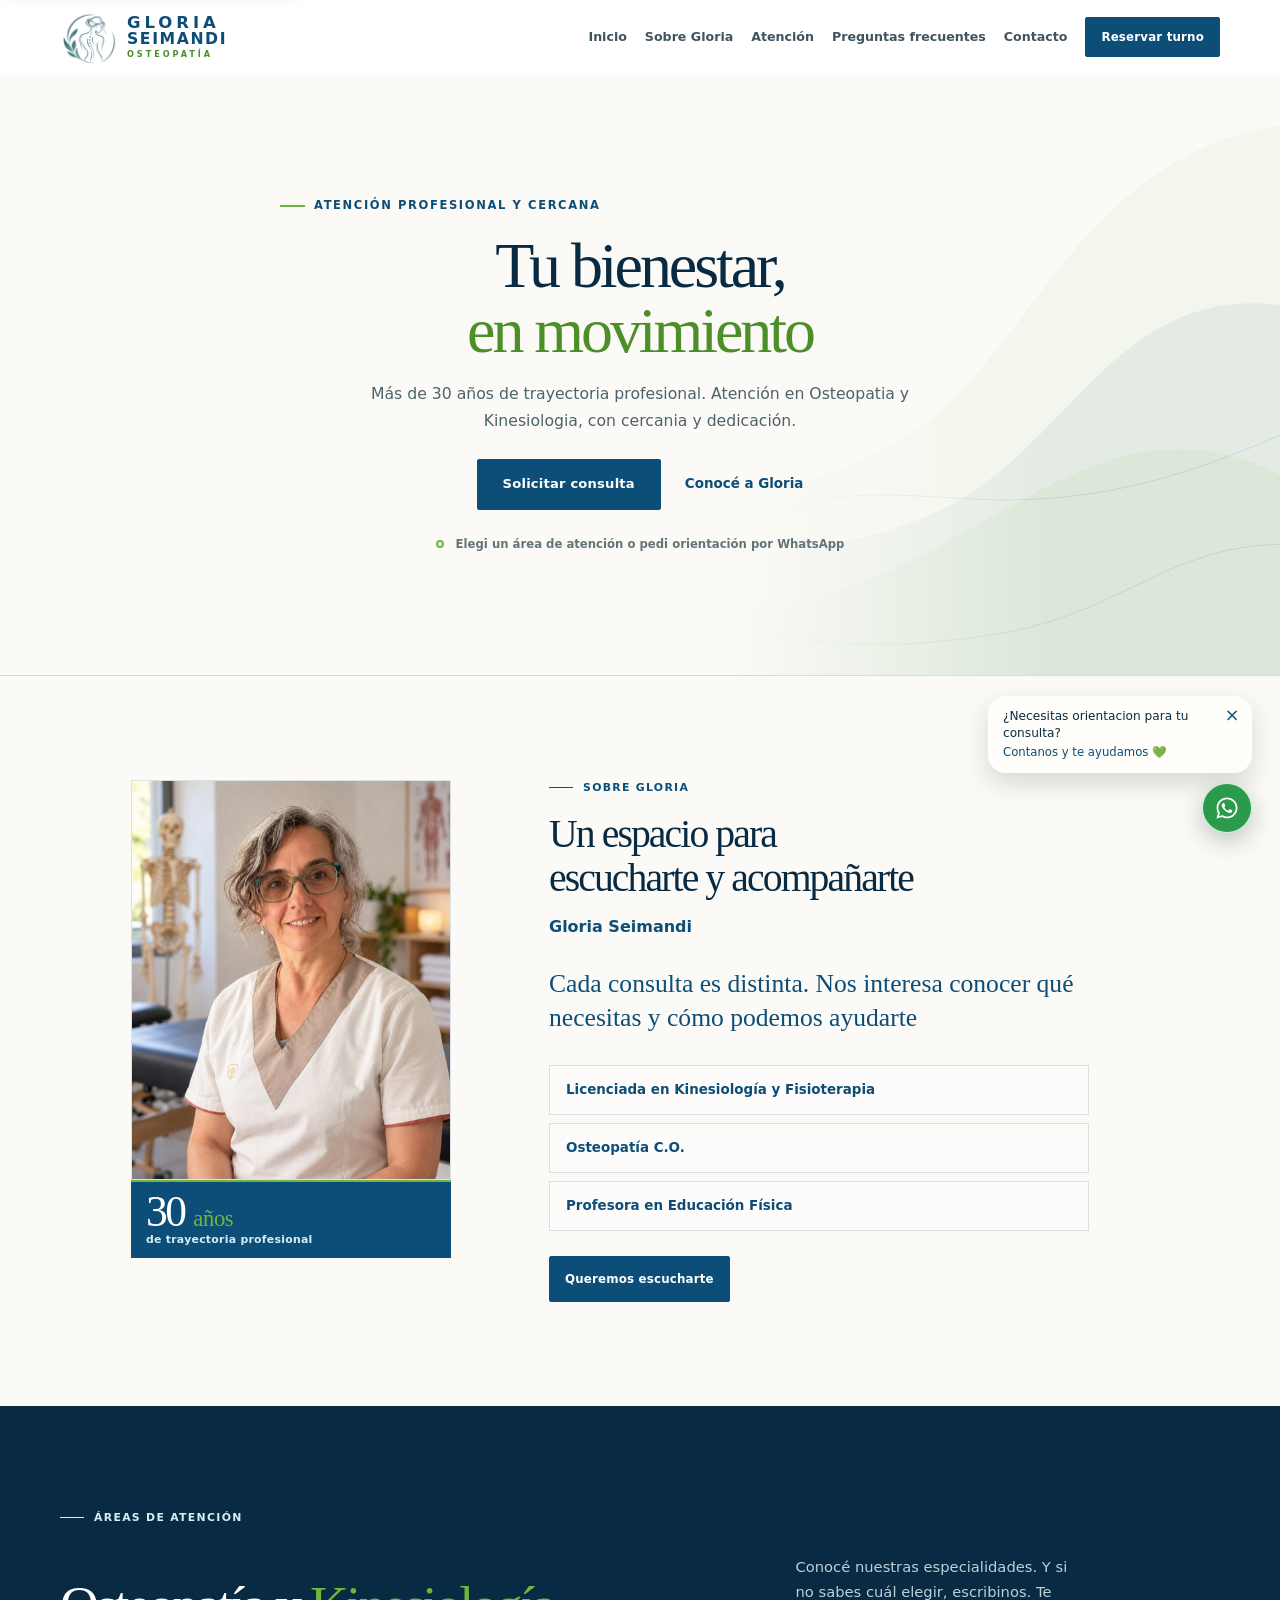
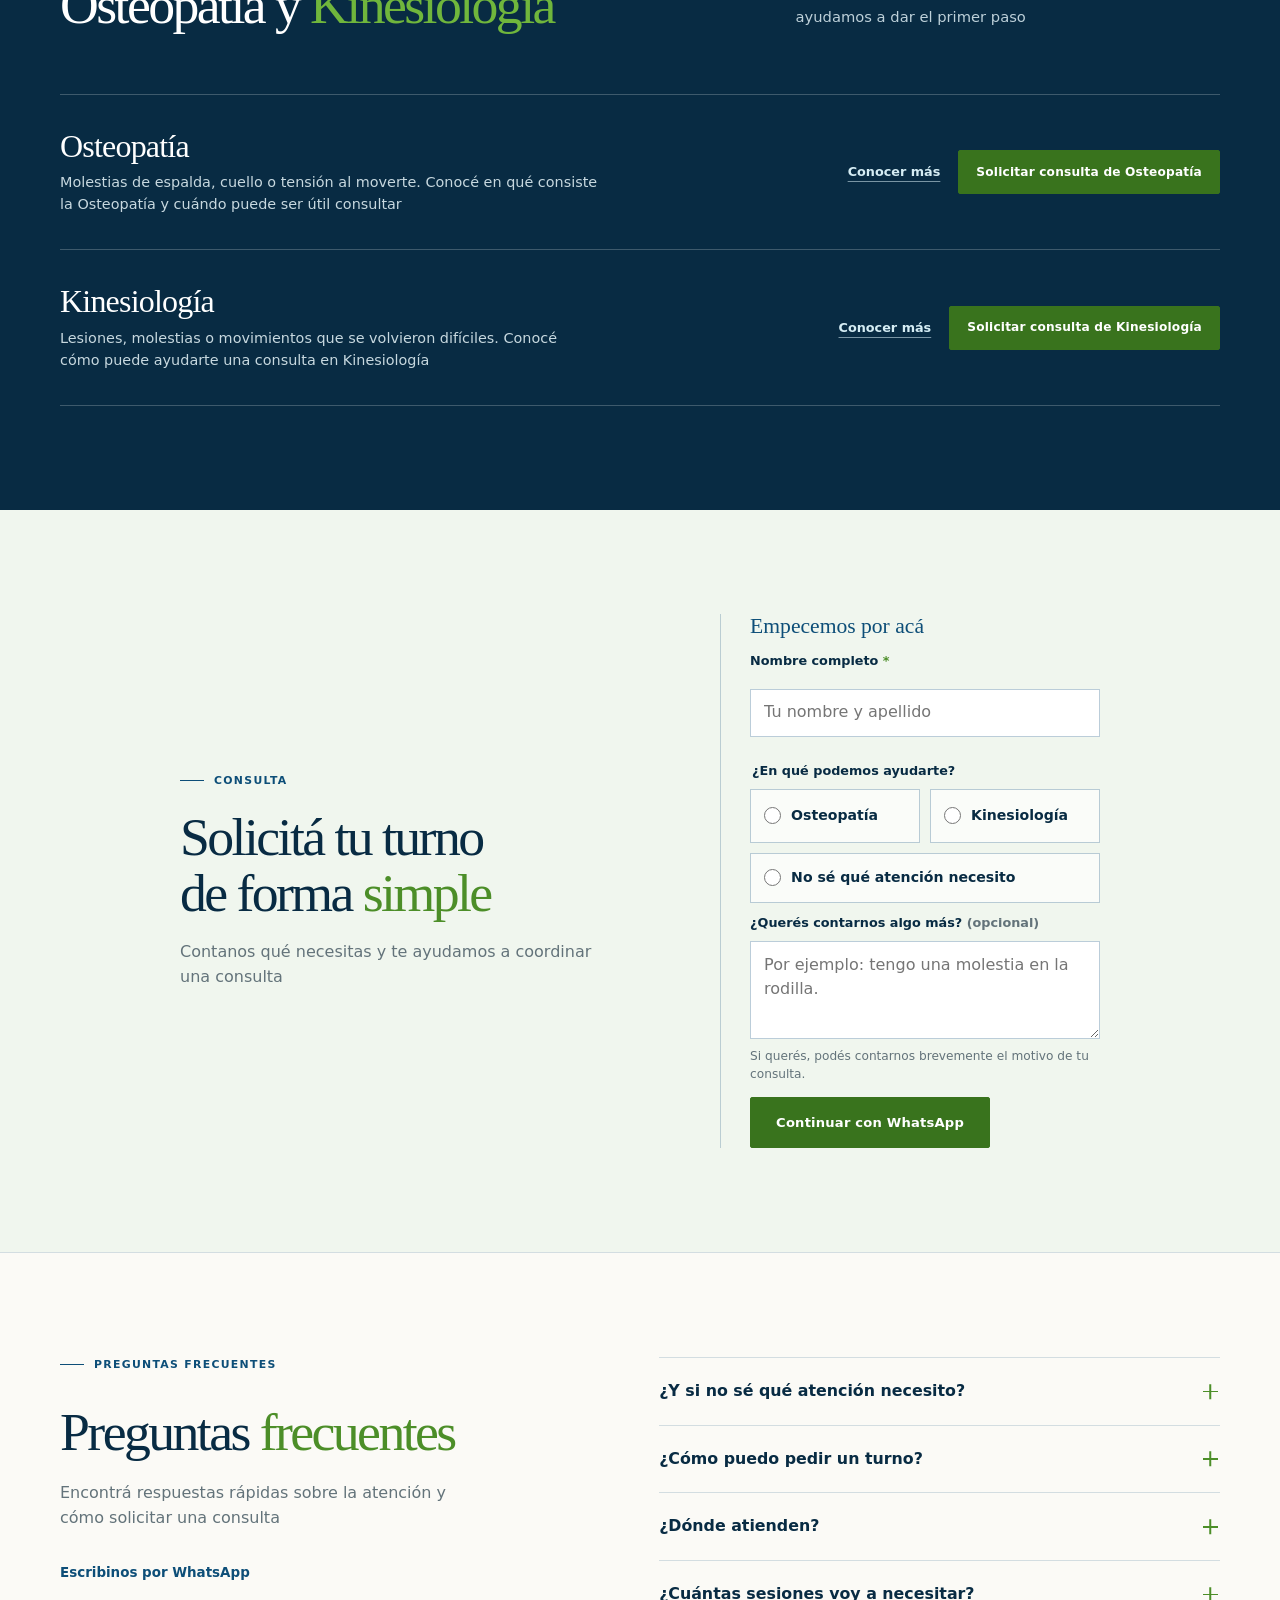
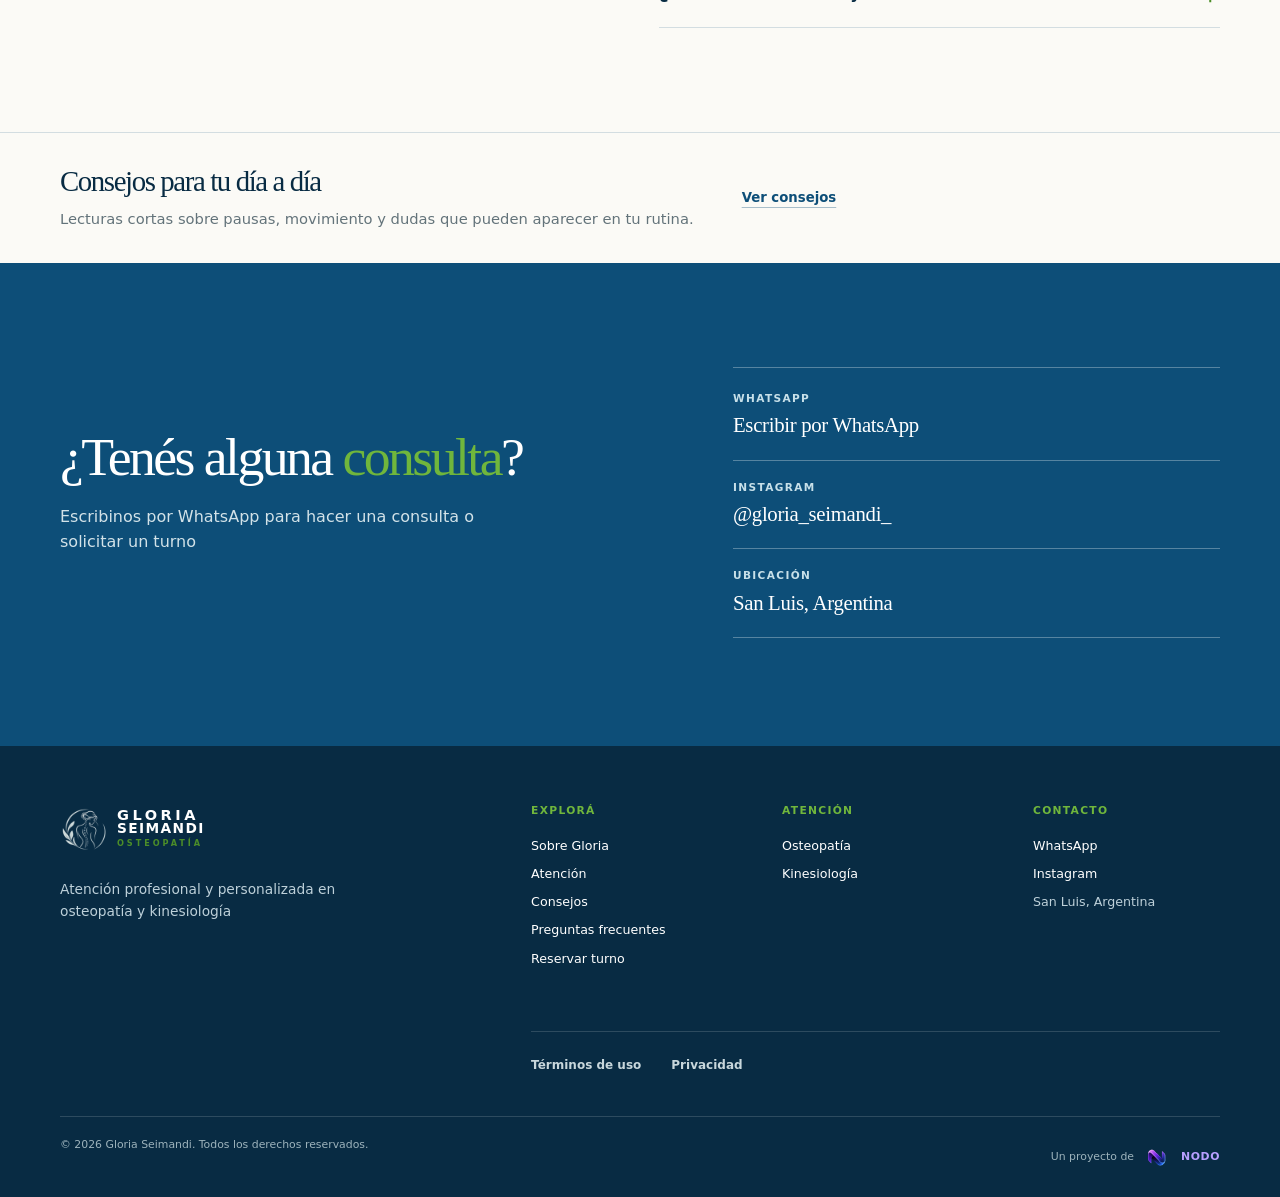
==== commit 2bad279e: "feat(gloria): add consejos y bienestar section" ====
--- a/index.html
+++ b/index.html
@@ -23,6 +23,7 @@
     <title>Gloria Seimandi | Osteopatía y Kinesiología en San Luis</title>
     <link rel="icon" type="image/png" href="assets/logo-osteopatia-96.png" />
     <link rel="stylesheet" href="styles.css" />
+    <link rel="stylesheet" href="consejos.css" />
     <script type="application/ld+json">
       {
         "@context": "https://schema.org",
@@ -90,6 +91,10 @@
         </nav>
       </div>
     </header>
+    <noscript>
+      <style>.menu-toggle { display: none; }</style>
+      <nav class="page-shell navigation-fallback" aria-label="Navegación sin JavaScript"><a href="#inicio">Inicio</a><a href="#sobre-gloria">Sobre Gloria</a><a href="#atencion">Atención</a><a href="#preguntas">Preguntas frecuentes</a><a href="#contacto">Contacto</a><a href="#reservas">Reservar turno</a><a href="osteopatia/">Osteopatía</a><a href="kinesiologia/">Kinesiología</a></nav>
+    </noscript>
 
     <main id="contenido">
       <section id="inicio" class="hero" aria-labelledby="hero-title">
@@ -242,6 +247,13 @@
         </div>
       </section>
 
+      <section class="advice-invitation" aria-labelledby="advice-invitation-title">
+        <div class="page-shell advice-invitation-layout">
+          <div><h2 id="advice-invitation-title">Consejos para tu día a día</h2><p>Lecturas cortas sobre pausas, movimiento y dudas que pueden aparecer en tu rutina.</p></div>
+          <a class="advice-link" href="consejos/">Ver consejos</a>
+        </div>
+      </section>
+
       <section id="contacto" class="contact section-space" aria-labelledby="contact-title">
         <div class="page-shell contact-layout">
           <div class="contact-copy">
@@ -266,7 +278,7 @@
           </a>
           <p>Atención profesional y personalizada en osteopatía y kinesiología</p>
         </div>
-        <nav class="footer-column" aria-label="Explorá"><p class="footer-title">Explorá</p><a href="#sobre-gloria">Sobre Gloria</a><a href="#atencion">Atención</a><a href="#preguntas">Preguntas frecuentes</a><a href="#reservas">Reservar turno</a></nav>
+        <nav class="footer-column" aria-label="Explorá"><p class="footer-title">Explorá</p><a href="#sobre-gloria">Sobre Gloria</a><a href="#atencion">Atención</a><a href="consejos/">Consejos</a><a href="#preguntas">Preguntas frecuentes</a><a href="#reservas">Reservar turno</a></nav>
         <nav class="footer-column" aria-label="Áreas de atención"><p class="footer-title">Atención</p><a href="osteopatia/">Osteopatía</a><a href="kinesiologia/">Kinesiología</a></nav>
         <address class="footer-column footer-contact"><p class="footer-title">Contacto</p><a href="https://wa.me/5492664921564?text=Hola%2C%20quisiera%20realizar%20una%20consulta." target="_blank" rel="noreferrer">WhatsApp</a><a href="https://www.instagram.com/gloria_seimandi_/" target="_blank" rel="noreferrer">Instagram</a><span>San Luis, Argentina</span></address>
         <nav class="footer-legal" aria-label="Información legal"><a href="terminos.html">Términos de uso</a><a href="privacidad.html">Privacidad</a></nav>
--- a/styles.css
+++ b/styles.css
@@ -44,10 +44,12 @@
 .brand-copy strong { font-size: 1.03rem; letter-spacing: .24em; font-weight: 800; }
 .brand-copy > span { margin-top: 2px; font-size: .98rem; letter-spacing: .1em; font-weight: 800; }
 .brand-copy small { margin-top: 5px; color: var(--green-700); font-size: .51rem; letter-spacing: .36em; font-weight: 800; }
-.main-nav { display: flex; align-items: center; gap: clamp(15px, 2vw, 28px); color: #40545f; font-size: .79rem; font-weight: 700; line-height: 1.2; }
+.main-nav { display: flex; align-items: center; gap: clamp(12px, 1.4vw, 22px); color: #40545f; font-size: .79rem; font-weight: 700; line-height: 1.2; }
 .main-nav > a:not(.button) { position: relative; white-space: nowrap; }
 .main-nav > a:not(.button)::after { content: ''; position: absolute; left: 0; bottom: -7px; width: 100%; height: 2px; transform: scaleX(0); transform-origin: right; background: var(--green-500); transition: transform .22s ease; }
-.main-nav > a:not(.button):hover::after, .main-nav > a:not(.button):focus-visible::after { transform: scaleX(1); transform-origin: left; }
+.main-nav > a:not(.button):hover::after, .main-nav > a:not(.button):focus-visible::after, .main-nav > a[aria-current]::after { transform: scaleX(1); transform-origin: left; }
+.main-nav > a[aria-current] { color: var(--green-action); }
+.navigation-fallback { display: none; }
 .menu-contact { display: none; }
 .button { display: inline-flex; min-height: 51px; align-items: center; justify-content: center; gap: 18px; padding: 0 25px; border: 1px solid var(--blue-800); border-radius: 2px; color: var(--white); background: var(--blue-800); font-size: .82rem; font-weight: 800; letter-spacing: .015em; line-height: 1.2; transition: transform .2s ease, background .2s ease, box-shadow .2s ease; }
 .button:hover { transform: translateY(-2px); background: var(--blue-950); box-shadow: 0 9px 20px rgba(8,43,67,.18); }
@@ -92,17 +94,14 @@
 .section-label p::before { content: ''; display: inline-block; width: 24px; height: 1px; margin: 0 10px 3px 0; background: currentColor; }
 .about-profile { grid-column: 1; display: grid; gap: 0; }
 .about-content { grid-column: 2; max-width: 600px; }
-.about-heading h2, .services-heading h2, .faq-intro h2, .appointment h2, .contact h2 { margin-bottom: 0; color: var(--blue-950); font-size: clamp(2.4rem, 4.2vw, 4rem); line-height: 1.05; }
+.services-heading h2, .faq-intro h2, .appointment h2, .contact h2 { margin-bottom: 0; color: var(--blue-950); font-size: clamp(2.4rem, 4.2vw, 4rem); line-height: 1.05; }
 .about-heading .section-label { margin-bottom: 16px; }
-.about-heading h2 { max-width: 580px; margin-top: 0; font-size: clamp(2.25rem, 3.1vw, 3rem); line-height: 1.1; }
+.about-heading h2 { max-width: 580px; margin: 0; color: var(--blue-950); font-size: clamp(2.25rem, 3.1vw, 3rem); line-height: 1.1; }
 .about-heading .about-name { margin: 16px 0 0; color: var(--blue-800); font-family: var(--sans); font-size: 1rem; font-weight: 600; line-height: 1.4; }
 .about-portrait { width: min(100%, 320px); margin: 0; }
 .about-portrait img { width: 100%; height: auto; aspect-ratio: 4 / 5; object-fit: cover; object-position: center; border: 1px solid rgba(13,78,120,.14); }
 .about-details { margin-top: 28px; }
 .about-details .lead { max-width: 530px; margin-bottom: 25px; color: var(--blue-800); font-family: var(--display); font-size: clamp(1.3rem, 2vw, 1.6rem); line-height: 1.33; }
-.about-copy { max-width: 590px; }
-.about-copy p { color: #50626a; font-size: .94rem; line-height: 1.75; }
-.about-copy p + p { margin-top: 13px; }
 .credentials { display: grid; gap: 8px; max-width: 540px; margin: 30px 0 25px; padding: 0; list-style: none; }
 .credentials li { display: flex; min-height: 50px; align-items: center; padding: 12px 16px; border: 1px solid rgba(13,78,120,.16); color: var(--blue-800); background: rgba(255,255,255,.52); font-size: .84rem; font-weight: 750; line-height: 1.35; }
 .about-trajectory { display: grid; gap: 2px; width: min(100%, 320px); margin: 0; padding: 12px 15px 11px; border: 0; color: var(--white); background: var(--blue-800); box-shadow: inset 0 2px 0 var(--green-500); }
@@ -258,6 +257,7 @@
 .footer-title { margin: 0 0 8px; color: var(--green-500); font-size: .67rem; font-weight: 800; letter-spacing: .12em; text-transform: uppercase; }
 .footer-column a { width: fit-content; color: var(--white); }
 .footer-column a:hover { color: var(--green-500); }
+.footer-column a[aria-current] { text-decoration: underline; text-underline-offset: 4px; }
 .footer-column span { color: #bdd0d9; }
 .footer-legal { grid-column: 2 / -1; display: flex; gap: 30px; padding-top: 24px; border-top: 1px solid rgba(255,255,255,.15); font-size: .75rem; font-weight: 700; }
 .footer-legal a:hover { color: var(--green-500); }
@@ -295,6 +295,8 @@
   .main-nav.is-open { opacity: 1; visibility: visible; pointer-events: auto; transform: translateY(0); transition: opacity .2s ease, transform .2s ease, visibility 0s linear; }
   .main-nav > a:not(.button) { min-height: 54px; display: flex; align-items: center; padding: 14px 0; border-bottom: 1px solid var(--line); }
   .main-nav > a:not(.button)::after { display: none; }
+  .navigation-fallback { display: flex; flex-wrap: wrap; gap: 4px 18px; padding-block: 10px; }
+  .navigation-fallback a { display: inline-flex; min-height: 44px; align-items: center; color: var(--blue-800); font-size: .84rem; text-decoration: underline; }
   .nav-cta { width: 100%; margin-top: 20px; }
   .menu-contact { display: grid; gap: 9px; margin-top: 24px; padding-top: 19px; border-top: 1px solid var(--line); }
   .menu-contact > p { margin: 0; color: var(--muted); font-size: .68rem; font-weight: 800; letter-spacing: .1em; text-transform: uppercase; }
@@ -316,55 +318,76 @@
   .hero-visual { justify-self: center; width: min(100%, 650px); }
   .services-heading { grid-template-columns: 1fr 1fr; }
   .services-heading .section-label { grid-column: 1 / -1; }
-  .about-layout { column-gap: 42px; }
   .detail-layout, .legal-layout { gap: 60px; }
   .service-cross-nav-layout { gap: 60px; }
   .faq-layout, .contact-layout { gap: 60px; }
 }
 
+@media (min-width: 681px) and (max-width: 960px) {
+  .about-layout { grid-template-columns: minmax(220px, 260px) minmax(0, 1fr); column-gap: 32px; }
+  .about-heading h2 { font-size: 2rem; }
+  .about-details { margin-top: 20px; }
+}
+
 @media (max-width: 680px) {
-  :root { --page: calc(100% - 32px); --mobile-menu-offset: 62px; --header-height: 62px; }
-  html { scroll-padding-top: 72px; }
-  .header-content { height: 62px; }
-  .brand-mark { width: 44px; height: 44px; }
-  .brand-mark img { width: 100%; height: 100%; }
-  .brand-copy strong { font-size: .93rem; }
-  .brand-copy > span { font-size: .88rem; }
-  .hero-layout { gap: 29px; padding: 33px 0 38px; }
+  :root { --page: calc(100% - 32px); --mobile-menu-offset: 56px; --header-height: 56px; }
+  html { scroll-padding-top: 66px; }
+  .header-content { height: 56px; }
+  .site-header .brand { min-height: 44px; gap: 8px; }
+  .site-header .brand-mark { width: 40px; height: 40px; }
+  .site-header .brand-copy strong { font-size: .85rem; }
+  .site-header .brand-copy > span { font-size: .8rem; }
+  .site-header .brand-copy small { margin-top: 4px; font-size: .48rem; }
+  .hero-layout { gap: 24px; padding: 38px 0 40px; }
   .hero-copy { padding-right: 0; }
   h1 { margin-bottom: 15px; font-size: clamp(2.25rem, 10.5vw, 2.9rem); line-height: 1.04; }
-  .hero-intro { margin-bottom: 20px; font-size: .91rem; line-height: 1.65; }
-  .hero-actions { align-items: center; gap: 12px; flex-direction: row; flex-wrap: nowrap; }
+  .hero .eyebrow { gap: 8px; margin-bottom: 18px; font-size: .69rem; letter-spacing: .1em; }
+  .hero h1 { margin-bottom: 18px; font-size: clamp(2.25rem, 9.6vw, 2.7rem); line-height: 1.08; }
+  .hero-intro { max-width: 38ch; margin-bottom: 24px; font-size: .97rem; line-height: 1.6; }
+  .hero-actions { align-items: center; gap: 16px; flex-direction: row; flex-wrap: nowrap; }
   .hero-actions > a { flex: 0 0 auto; white-space: nowrap; }
-  .hero-actions .text-link { min-height: 49px; padding: 0 4px; }
+  .hero-actions .button { min-height: 46px; padding-inline: 16px; }
+  .hero-actions .text-link { min-height: 46px; padding: 0 4px; }
   .button { min-height: 49px; padding: 0 20px; }
   .image-shape { aspect-ratio: 1.35 / 1; border-radius: 18px 18px 3px 3px; }
   .image-shape img { object-position: 58% center; }
-  .hero-note { max-width: 310px; margin-top: 21px; }
+  .hero-note { display: none; }
   .section-space { padding: 72px 0; }
   .section-label { font-size: .63rem; }
-  .about-heading h2, .services-heading h2, .faq-intro h2, .appointment h2, .contact h2 { font-size: clamp(2rem, 9.5vw, 2.7rem); }
-  .about-layout { display: flex; flex-direction: column; gap: 0; }
-  .about-profile, .about-content { display: contents; }
-  .about-heading { order: 1; margin-bottom: 25px; }
-  .about-portrait { order: 2; align-self: center; width: min(100%, 300px); }
-  .about-trajectory { grid-template-columns: 1fr; align-items: start; gap: 5px; order: 3; align-self: center; width: min(100%, 300px); padding: 14px 16px 13px; }
-  .trajectory-value { grid-column: auto; white-space: nowrap; }
-  .trajectory-description { grid-column: auto; max-width: none; min-width: 0; font-size: .72rem; line-height: 1.3; white-space: nowrap; }
-  .about-details { order: 4; margin-top: 25px; }
-  .about-heading h2 { margin-top: 0; font-size: clamp(1.9rem, 7.9vw, 2.35rem); }
-  .about-details .lead { margin-bottom: 21px; font-size: 1.32rem; }
-  .about-copy p { font-size: .9rem; line-height: 1.7; }
-  .credentials { margin: 25px 0 21px; }
+  .faq-intro h2, .appointment h2, .contact h2 { font-size: clamp(2rem, 9.5vw, 2.7rem); }
+  .about, .services { padding-block: 52px; }
+  /* Editorial phone layout: one portrait/trajectory unit beside the introduction. */
+  .about-layout {
+    --about-portrait-width: clamp(112px, 32vw, 140px);
+    grid-template-columns: var(--about-portrait-width) minmax(0, 1fr);
+    grid-template-rows: auto auto min-content minmax(0, 1fr) auto auto;
+    grid-template-areas: "label label" "title title" "portrait name" "portrait intro" "credentials credentials" "cta cta";
+    gap: 0 16px;
+  }
+  .about-content, .about-heading, .about-details { display: contents; }
+  .about-profile { grid-area: portrait; grid-template-columns: minmax(0, 1fr); min-width: 0; }
+  .about-heading .section-label { grid-area: label; margin: 0 0 16px; }
+  .about-heading h2 { grid-area: title; margin-bottom: 16px; font-size: clamp(1.65rem, 6.8vw, 1.95rem); line-height: 1.14; }
+  .about-heading .about-name { grid-area: name; align-self: start; margin: 0 0 10px; font-size: 1rem; }
+  .about-portrait, .about-trajectory { width: 100%; }
+  .about-trajectory { gap: 3px; padding: 9px 8px 8px; }
+  .about .trajectory-value { font-size: 1.75rem; }
+  .about .trajectory-description { font-size: .65rem; overflow-wrap: anywhere; }
+  .about-details .lead { grid-area: intro; margin: 0; font-size: 1rem; line-height: 1.5; }
+  .about .credentials { grid-area: credentials; max-width: none; margin: 16px 0; }
   .credentials li { min-height: 48px; padding: 11px 14px; font-size: .82rem; }
+  .about-availability { grid-area: cta; margin: 0; }
   .services-heading, .faq-layout, .contact-layout { grid-template-columns: 1fr; gap: 27px; }
-  .services-heading > p { margin-top: -8px; }
-  .service-list { margin-top: 43px; }
-  .service-item { grid-template-columns: 1fr; gap: 18px; min-height: 0; padding: 25px 0; }
-  .service-item h3 { font-size: 1.65rem; }
-  .service-item p { font-size: .83rem; line-height: 1.6; }
-  .service-actions { width: 100%; align-items: stretch; justify-content: flex-start; gap: 15px; flex-direction: column; }
-  .service-actions { gap: 13px; }
+  .services-heading { gap: 18px; }
+  .services-heading h2 { font-size: clamp(1.8rem, 7.5vw, 2.15rem); line-height: 1.1; }
+  .services-heading > p { max-width: none; margin: 0; font-size: .875rem; line-height: 1.55; }
+  .service-list { margin-top: 28px; }
+  .service-item { grid-template-columns: 1fr; gap: 12px; min-height: 0; padding: 20px 0; }
+  .service-item h3 { font-size: 1.5rem; }
+  .service-item p { font-size: .875rem; line-height: 1.55; }
+  .service-actions { width: 100%; align-items: stretch; justify-content: flex-start; gap: 4px; flex-direction: column; }
+  .service-link { display: inline-flex; align-items: center; align-self: flex-start; min-height: 44px; }
+  .services .button-service { min-height: 44px; padding-inline: 14px; }
   .appointment-layout { grid-template-columns: 1fr; gap: 29px; max-width: none; }
   .booking-form { max-width: none; padding: 22px 0 0; border-top: 1px solid rgba(13,78,120,.24); border-left: 0; }
   .booking-form[data-booking-enhanced="true"] { gap: 15px; }
@@ -376,13 +399,26 @@
   .booking-options label:last-child { grid-column: auto; }
   .booking-form .button-green { width: 100%; }
   .detail-hero-layout, .detail-layout, .detail-faq-layout, .detail-cta-layout, .service-cross-nav-layout, .legal-layout { grid-template-columns: 1fr; gap: 28px; }
-  .service-page-main .detail-content { padding-block: 62px; }
-  .service-cross-nav { padding: 56px 0; }
+  .service-page-main .detail-hero { padding-block: 36px 44px; }
+  .service-page-main .detail-content, .service-page-main .detail-faq { padding-block: 48px; }
+  .service-page-main .detail-cta { padding-block: 44px; }
+  .service-page-main .detail-layout, .service-page-main .detail-faq-layout, .service-page-main .detail-cta-layout, .service-page-main .service-cross-nav-layout { gap: 20px; }
+  .service-page-main .service-cross-nav { padding-block: 40px; }
   .legal-layout h1 { font-size: clamp(2.35rem, 10vw, 3.3rem); }
-  .detail-hero h1 { font-size: clamp(2.35rem, 10vw, 3.3rem); }
-  .back-link { margin-bottom: 24px; }
-  .detail-tagline { font-size: 1.45rem; }
-  .detail-heading h2, .detail-cta h2 { font-size: clamp(2rem, 9.5vw, 2.7rem); }
+  .service-page-main .detail-hero h1 { font-size: clamp(2rem, 8.7vw, 2.55rem); line-height: 1.08; }
+  .service-page-main .back-link { display: inline-flex; align-items: center; min-height: 44px; margin-bottom: 18px; }
+  .service-page-main .eyebrow { gap: 8px; margin-bottom: 12px; font-size: .65rem; }
+  .service-page-main .detail-tagline { font-size: 1.25rem; line-height: 1.3; }
+  .service-page-main .detail-intro { margin-bottom: 20px; font-size: .9rem; line-height: 1.6; }
+  .service-page-main .detail-heading h2, .service-page-main .detail-cta h2, .service-page-main .service-cross-nav h2 { margin-top: 14px; font-size: clamp(1.7rem, 7vw, 2.05rem); line-height: 1.14; }
+  .service-page-main .detail-copy p, .service-page-main .detail-situations { font-size: .9rem; line-height: 1.65; }
+  .service-page-main .detail-copy p + p { margin-top: 14px; }
+  .service-page-main .detail-situations { gap: 8px; margin-top: 16px; }
+  .service-page-main .detail-faq-list summary { padding-block: 16px; }
+  .service-page-main .detail-cta p { margin-top: 16px; font-size: .9rem; line-height: 1.6; }
+  .service-page-main .service-cross-nav-layout > div:last-child > p { font-size: .9rem; line-height: 1.6; }
+  .service-page-main .service-cross-nav .text-link { min-height: 44px; }
+  .service-page-main .button { min-height: 46px; }
   .detail-cta .button-green { width: 100%; }
   .faq-intro h2 { margin-top: 24px; }
   .faq-list { margin-top: 8px; }
@@ -405,7 +441,6 @@
 }
 
 @media (max-width: 360px) {
-  .hero .eyebrow { flex-direction: column; align-items: flex-start; gap: 8px; }
   .hero-intro { text-wrap: balance; }
 }
 
--- a/consejos.css
+++ b/consejos.css
@@ -0,0 +1,175 @@
+/* Consejos: catalogue, readings and small entry points. Uses the site's tokens. */
+.advice-page { color: var(--blue-950); }
+.advice-page [hidden] { display: none !important; }
+.advice-intro { position: relative; isolation: isolate; overflow: hidden; padding: 62px 0 50px; }
+.advice-intro-layout { display: grid; grid-template-columns: minmax(0, 1.5fr) minmax(0, 1fr); align-items: center; gap: clamp(24px, 4vw, 60px); }
+.advice-editorial { display: flex; align-items: center; justify-self: end; gap: 22px; max-width: 365px; margin: 0; }
+.advice-editorial img { flex: 0 0 112px; width: 112px; height: 132px; object-fit: contain; }
+.advice-editorial figcaption { margin: 0; color: var(--blue-950); font: 400 1.3rem/1.4 var(--display); text-wrap: balance; }
+.advice-waves { position: absolute; inset: 0; z-index: -1; width: 100%; height: 100%; mask-image: linear-gradient(to bottom, #000 60%, transparent); pointer-events: none; }
+.advice-intro .eyebrow { margin-bottom: 18px; font-size: .69rem; }
+.advice-intro h1 { max-width: 760px; margin: 0 0 20px; font-size: clamp(3.2rem, 5.2vw, 4.6rem); line-height: 1.01; }
+.advice-intro h1 em { display: block; }
+.advice-deck { max-width: 570px; margin: 0; color: var(--ink); font-size: 1rem; line-height: 1.7; }
+.advice-readings { padding-bottom: 66px; }
+.advice-catalog { position: relative; min-width: 0; margin: 0; padding: 0; border: 0; }
+.advice-filter-input { position: absolute; width: 1px; height: 1px; padding: 0; clip-path: inset(50%); overflow: hidden; white-space: nowrap; }
+.advice-filter { display: inline-flex; min-height: 44px; align-items: center; justify-content: center; margin: 0 5px 26px 0; padding: 0 20px; border: 1px solid rgba(13,78,120,.28); border-radius: 28px; color: var(--blue-800); font-size: .84rem; font-weight: 600; cursor: pointer; transition: background .14s ease, border-color .14s ease, color .14s ease; }
+.advice-filter:hover { border-color: var(--blue-800); background: var(--blue-100); }
+.advice-filter-input:checked + .advice-filter { border-color: var(--blue-800); color: var(--white); background: var(--blue-800); }
+.advice-filter-input:focus-visible + .advice-filter { outline: 3px solid var(--blue-950); outline-offset: 3px; }
+.advice-results { position: absolute; top: 13px; right: 0; margin: 0; color: var(--muted); font-size: .78rem; }
+.advice-results span { display: none; }
+#advice-all:checked ~ .advice-results .count-all,
+#advice-osteopatia:checked ~ .advice-results .count-osteopatia,
+#advice-kinesiologia:checked ~ .advice-results .count-kinesiologia { display: inline; }
+#advice-osteopatia:checked ~ .advice-grid .advice-card:not([data-specialty="osteopatia"]),
+#advice-kinesiologia:checked ~ .advice-grid .advice-card:not([data-specialty="kinesiologia"]) { display: none; }
+.advice-grid { display: grid; grid-template-columns: repeat(4, minmax(0, 1fr)); gap: 26px; }
+.advice-card { display: flex; min-width: 0; flex-direction: column; }
+.advice-photo { display: block; width: 100%; height: 202px; margin-bottom: 18px; padding-block: var(--advice-figure-padding, 8px); object-fit: contain; object-position: center; }
+.advice-photo[data-illustration="1"] { --advice-figure-padding: 14px; }
+.advice-photo[data-illustration="3"] { --advice-figure-padding: 19px; }
+.advice-category { display: inline-block; width: max-content; max-width: 100%; margin-bottom: 10px; padding: 4px 8px; border-radius: 4px; color: var(--blue-800); background: var(--blue-100); font-size: .65rem; font-weight: 750; letter-spacing: .05em; line-height: 1.3; text-transform: uppercase; }
+.advice-category-kinesiologia { color: var(--green-action); background: #e4efda; }
+.advice-card h2 { margin: 0 0 14px; color: var(--blue-950); font-size: 1.65rem; line-height: 1.13; letter-spacing: -.035em; }
+.advice-card h2 a:hover { color: var(--blue-800); text-decoration: underline; text-decoration-thickness: 1px; text-underline-offset: 4px; }
+.advice-excerpt { margin: 0 0 18px; color: var(--ink); font-size: .91rem; line-height: 1.65; }
+.advice-link { display: inline-flex; width: max-content; max-width: 100%; min-height: 44px; align-items: center; margin-top: auto; color: var(--blue-800); font-size: .83rem; font-weight: 750; text-decoration: underline; text-underline-offset: 5px; text-decoration-color: rgba(13,78,120,.35); transition: text-decoration-color .14s ease, color .14s ease; }
+.advice-link:hover { color: var(--blue-950); text-decoration-color: currentColor; }
+.advice-situations { padding: 57px 0 60px; border-top: 1px solid var(--line); background: #f0f5ed; }
+.advice-situations h2 { margin: 0 0 14px; color: var(--blue-950); font-size: clamp(2.1rem, 3.5vw, 2.85rem); line-height: 1.08; }
+.advice-situation-intro { margin: 0; color: var(--ink); font-size: .96rem; line-height: 1.6; }
+/* Native details remain usable when JavaScript is disabled. */
+.advice-questions { margin: 28px 0 0; }
+.advice-question { border-bottom: 1px solid var(--line); }
+.advice-question summary, .advice-choice { min-height: 64px; padding: 18px 8px; color: var(--blue-950); font: 400 1.3rem/1.25 var(--display); letter-spacing: -.02em; text-wrap: balance; cursor: pointer; }
+.advice-question summary::marker { color: var(--green-700); }
+.advice-choice-list { display: grid; grid-template-columns: repeat(4, minmax(0, 1fr)); gap: 0 26px; margin: 28px 0 24px; }
+.advice-choice-item { display: contents; }
+.advice-choice { grid-row: 1; display: flex; align-items: start; justify-content: space-between; gap: 12px; min-width: 0; min-height: 108px; border: 0; border-top: 2px solid var(--line); border-radius: 0; text-align: left; background: transparent; transition: border-color .14s ease, background .14s ease; }
+.advice-choice::after { content: '+'; flex: 0 0 16px; color: var(--green-action); font: 400 1.15rem/1.4 var(--sans); text-align: center; }
+.advice-choice:hover { border-color: var(--green-700); background: rgba(255,255,255,.4); }
+.advice-choice[aria-expanded="true"] { border-color: var(--green-action); background: rgba(255,255,255,.65); }
+.advice-choice[aria-expanded="true"]::after { content: '−'; }
+.advice-page .advice-choice:focus-visible { outline: 3px solid var(--blue-950); outline-offset: 3px; }
+.advice-answer { display: grid; grid-template-columns: minmax(0, 1fr) auto; align-items: end; gap: 32px; padding: 25px 0 23px; }
+.advice-choice-item .advice-answer { grid-column: 1 / -1; grid-row: 2; border-block: 1px solid rgba(76,142,40,.3); }
+.advice-answer h3 { margin: 0 0 10px; color: var(--blue-950); font: 400 1.7rem/1.15 var(--display); letter-spacing: -.02em; }
+.advice-answer p { max-width: 70ch; margin: 0; color: var(--ink); font-size: .96rem; line-height: 1.7; }
+.advice-answer-links { display: grid; justify-items: start; gap: 4px; }
+.advice-note { margin: 17px 0 0; color: var(--muted); font-size: .77rem; line-height: 1.5; }
+.advice-contact { padding: 38px 0; color: var(--white); background: var(--blue-800); }
+.advice-contact-layout { display: flex; align-items: center; justify-content: space-between; gap: 24px; }
+.advice-contact h2 { margin: 0 0 9px; color: var(--white); font-size: 2.15rem; line-height: 1.14; }
+.advice-contact p { margin: 0; color: #d8e4e8; font-size: .91rem; line-height: 1.5; }
+.advice-contact .button { flex-shrink: 0; }
+
+/* Small additions to existing pages. */
+.advice-invitation { padding: 32px 0; border-top: 1px solid var(--line); background: var(--warm); }
+.advice-invitation-layout { display: flex; align-items: center; justify-content: flex-start; gap: clamp(24px, 4vw, 48px); }
+.advice-invitation-layout > .advice-link { flex-shrink: 0; margin-top: 0; }
+.advice-invitation h2 { margin: 0 0 9px; color: var(--blue-950); font-size: 1.8rem; line-height: 1.15; }
+.advice-invitation p { max-width: 640px; margin: 0; color: var(--muted); font-size: .92rem; line-height: 1.6; }
+.advice-related { padding: 36px 0; border-top: 1px solid var(--line); }
+.advice-related h2 { margin: 0 0 20px; color: var(--blue-950); font-size: 1.85rem; line-height: 1.15; }
+.advice-related-list { display: grid; grid-template-columns: repeat(2, minmax(0, 1fr)); gap: 16px 36px; margin: 0; padding: 0; list-style: none; }
+.advice-related-list a { display: flex; min-height: 48px; align-items: center; padding: 11px 0; border-bottom: 1px solid var(--line); color: var(--blue-800); font-size: .95rem; font-weight: 600; line-height: 1.5; text-decoration: underline; text-decoration-color: rgba(13,78,120,.3); text-underline-offset: 4px; }
+.advice-related-list a:hover { text-decoration-color: currentColor; }
+
+/* Individual readings. */
+.advice-article { padding: 36px 0 48px; }
+.advice-article-shell { max-width: 1000px; }
+.advice-back { margin-bottom: 22px; }
+.advice-article-header { display: grid; grid-template-columns: minmax(0, 1.45fr) minmax(260px, 1fr); align-items: start; gap: 32px; }
+.advice-article h1 { max-width: none; margin: 5px 0 18px; font-size: clamp(2.2rem, 3.8vw, 3.35rem); line-height: 1.08; }
+.advice-article-lead { margin: 0; color: var(--ink); font-family: var(--display); font-size: 1.2rem; line-height: 1.55; }
+.advice-article-figure { min-width: 0; margin: 0; }
+.advice-article-figure img { display: block; width: 100%; height: 260px; padding: 10px; object-fit: contain; }
+.advice-article-figure figcaption { margin-top: 9px; color: var(--muted); font-size: .72rem; line-height: 1.5; }
+.advice-article-figure a { text-decoration: underline; text-underline-offset: 3px; }
+.advice-article-copy { max-width: 65ch; margin: 24px 0; color: var(--ink); font-size: 1rem; line-height: 1.75; }
+.advice-article-copy p { margin: 0 0 20px; }
+.advice-article-more { margin-top: 26px; padding-top: 20px; border-top: 1px solid var(--line); }
+.advice-article-more h2 { margin: 0 0 14px; color: var(--blue-950); font-size: 1.7rem; line-height: 1.2; }
+
+@media (min-width: 681px) and (max-width: 1100px) {
+  .advice-grid { grid-template-columns: repeat(2, minmax(0, 1fr)); gap: 32px 24px; }
+  .advice-photo { height: 220px; }
+  .advice-choice-list { grid-template-columns: repeat(2, minmax(0, 1fr)); }
+  .advice-choice-item:nth-child(n+3) .advice-choice { grid-row: 2; }
+  .advice-choice-item .advice-answer { grid-row: 3; }
+  .advice-answer { grid-template-columns: 1fr; gap: 12px; }
+  .advice-answer-links { display: flex; flex-wrap: wrap; gap: 24px; }
+  .advice-article-header { grid-template-columns: minmax(0, 1.4fr) minmax(210px, 1fr); gap: 28px; }
+}
+@media (max-width: 960px) {
+  .advice-intro-layout { grid-template-columns: minmax(0, 1fr); gap: 22px; }
+  .advice-editorial { justify-self: start; max-width: 420px; gap: 16px; }
+  .advice-editorial img { flex-basis: 84px; width: 84px; height: 100px; }
+  .advice-editorial figcaption { font-size: 1.16rem; }
+}
+@media (max-width: 680px) {
+  .advice-intro { padding: 36px 0 30px; }
+  .advice-intro .eyebrow { gap: 8px; margin-bottom: 16px; font-size: .61rem; letter-spacing: .11em; }
+  .advice-intro .eyebrow > span { width: 18px; }
+  .advice-intro h1 { margin-bottom: 16px; font-size: clamp(2.55rem, 11vw, 3.1rem); line-height: 1.03; }
+  .advice-deck { max-width: none; font-size: .94rem; line-height: 1.65; }
+  .advice-intro-layout { gap: 18px; }
+  .advice-editorial { max-width: 330px; gap: 18px; }
+  .advice-editorial img { flex-basis: 72px; width: 72px; height: 84px; }
+  .advice-editorial figcaption { font-size: 1.1rem; line-height: 1.35; }
+  .advice-filter { margin-right: 3px; padding: 0 13px; font-size: .8rem; }
+  .advice-results { position: static; margin: -9px 0 20px; font-size: .74rem; }
+  .advice-grid { grid-template-columns: 1fr; gap: 26px; }
+  .advice-card { display: grid; grid-template-columns: 104px minmax(0, 1fr); column-gap: 18px; padding-bottom: 22px; border-bottom: 1px solid var(--line); }
+  .advice-photo { grid-column: 1; grid-row: 1; width: 104px; height: 124px; margin: 0; --advice-figure-padding: 6px; }
+  .advice-photo[data-illustration="1"] { --advice-figure-padding: 9px; }
+  .advice-photo[data-illustration="3"] { --advice-figure-padding: 13px; }
+  .advice-card-heading { grid-column: 2; grid-row: 1; min-width: 0; align-self: start; }
+  .advice-category { margin: 1px 0 9px; padding: 4px 6px; font-size: .6rem; }
+  .advice-card h2 { margin: 0; font-size: 1.4rem; line-height: 1.15; }
+  .advice-excerpt { grid-column: 1 / -1; margin: 13px 0 0; font-size: .88rem; line-height: 1.6; }
+  .advice-card > .advice-link { grid-column: 1 / -1; margin: 4px 0 -5px; }
+  .advice-readings { padding-bottom: 35px; }
+  .advice-situations { padding: 34px 0 38px; }
+  .advice-situations h2 { margin-bottom: 12px; font-size: 2.05rem; line-height: 1.1; }
+  .advice-situation-intro { font-size: .91rem; }
+  .advice-choice-list { grid-template-columns: 1fr; gap: 0; margin: 23px 0; }
+  .advice-choice { grid-row: auto; min-height: 66px; padding: 17px 4px; font-size: 1.25rem; }
+  .advice-question summary { padding-inline: 5px; font-size: 1.25rem; }
+  .advice-choice-item .advice-answer { grid-row: auto; border-top: 0; padding: 4px 4px 22px; }
+  .advice-answer { grid-template-columns: 1fr; gap: 12px; padding: 21px 0 14px; }
+  .advice-answer h3 { font-size: 1.5rem; line-height: 1.16; }
+  .advice-answer p { font-size: .91rem; line-height: 1.65; }
+  .advice-answer-links { gap: 0; }
+  .advice-note { margin-top: 15px; }
+  .advice-contact { padding: 30px 0 32px; }
+  .advice-contact-layout { display: grid; gap: 19px; }
+  .advice-contact h2 { font-size: 1.8rem; }
+  .advice-contact .button { width: max-content; }
+  .advice-invitation { padding-block: 28px; }
+  .advice-invitation-layout { display: grid; gap: 10px; }
+  .advice-invitation h2, .advice-related h2 { font-size: 1.65rem; }
+  .advice-invitation p { font-size: .9rem; }
+  .advice-related { padding-block: 28px; }
+  .advice-related-list { grid-template-columns: 1fr; gap: 5px; }
+  .advice-related-list a { font-size: .91rem; }
+  .advice-article { padding: 24px 0 38px; }
+  .advice-back { margin-bottom: 18px; }
+  .advice-article-header { grid-template-columns: 1fr; gap: 20px; }
+  .advice-article h1 { margin: 5px 0 20px; font-size: clamp(2.1rem, 8.8vw, 2.65rem); line-height: 1.08; }
+  .advice-article-lead { font-size: 1.1rem; line-height: 1.6; }
+  .advice-article-figure { max-width: 480px; }
+  .advice-article-copy { margin-top: 25px; font-size: .97rem; line-height: 1.75; }
+}
+@media (max-width: 360px) {
+  .advice-card { grid-template-columns: 88px minmax(0, 1fr); column-gap: 14px; }
+  .advice-photo { width: 88px; height: 120px; }
+  .advice-card h2 { font-size: 1.32rem; }
+  .advice-filter { padding-inline: 11px; }
+}
+@media (prefers-reduced-motion: no-preference) {
+  .advice-choice-item .advice-answer:not([hidden]) { animation: advice-answer-in .14s ease-out; }
+  @keyframes advice-answer-in { from { opacity: 0; } to { opacity: 1; } }
+}
